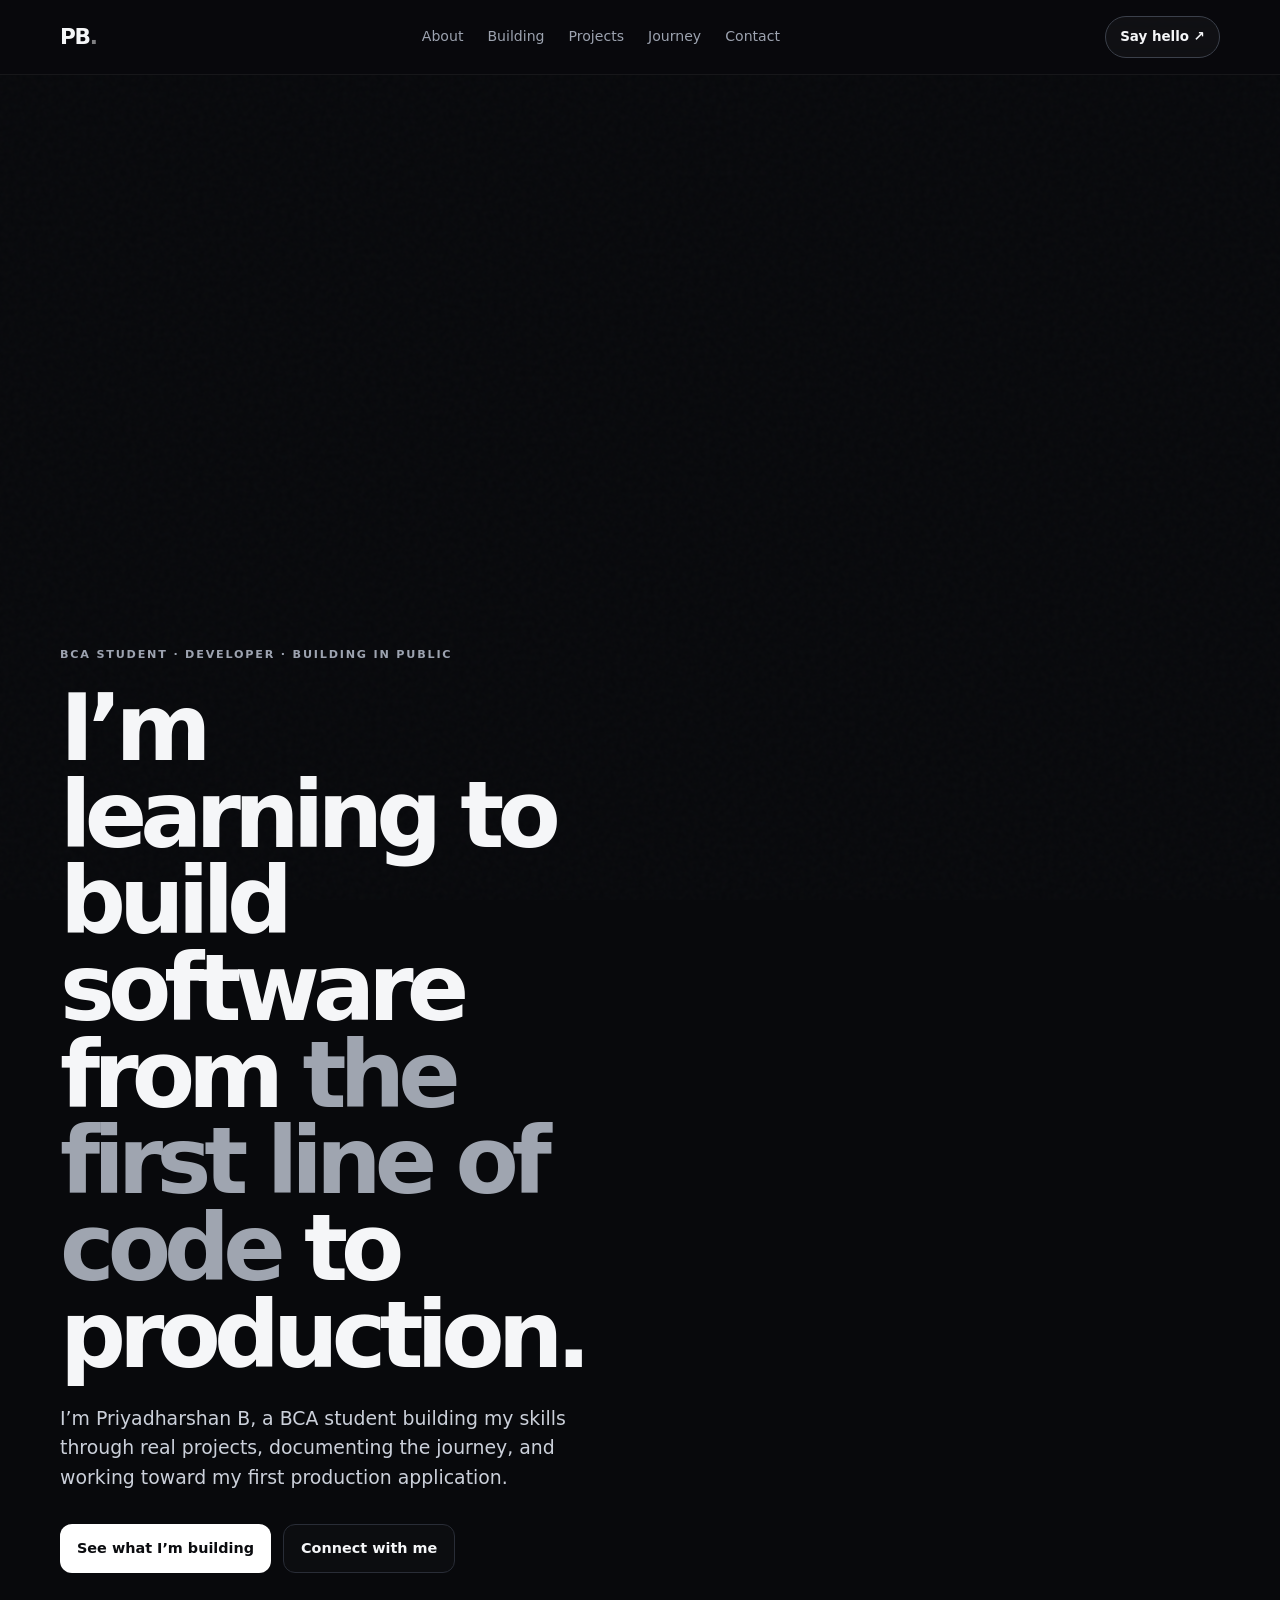
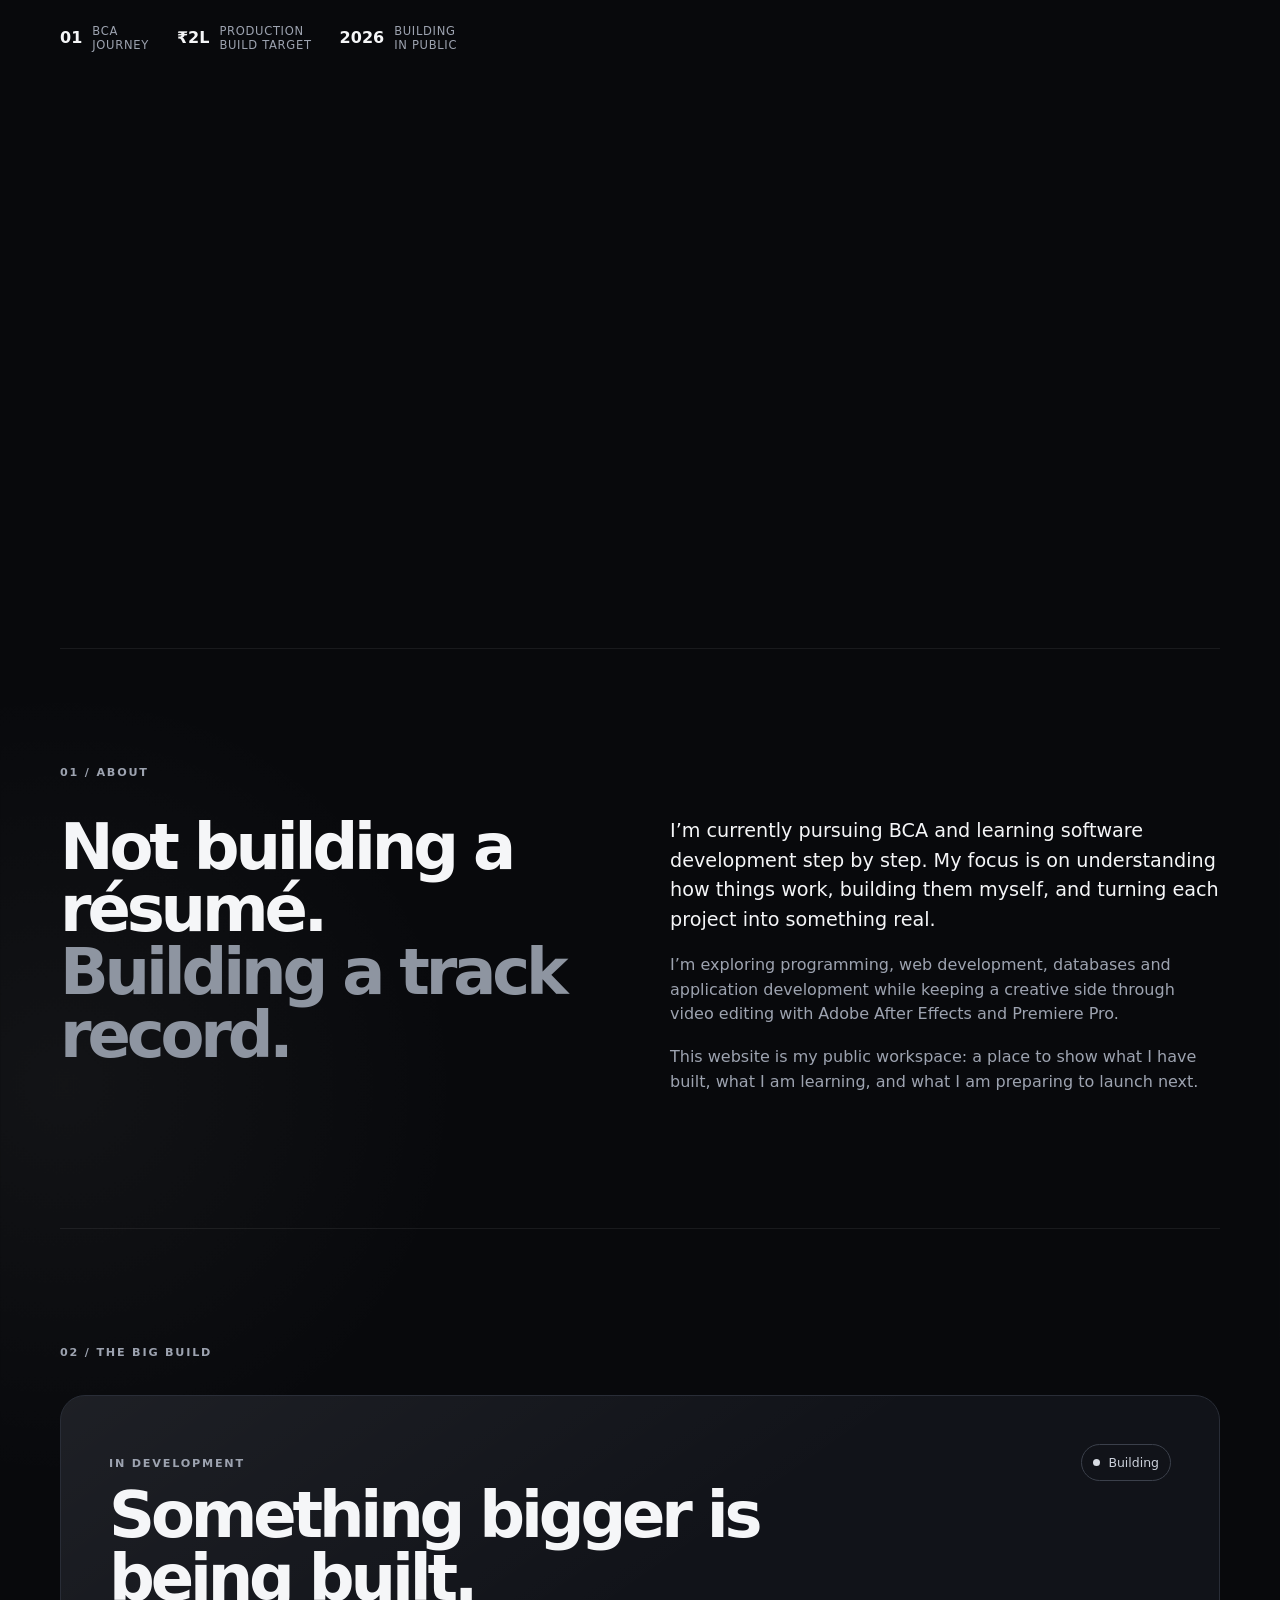
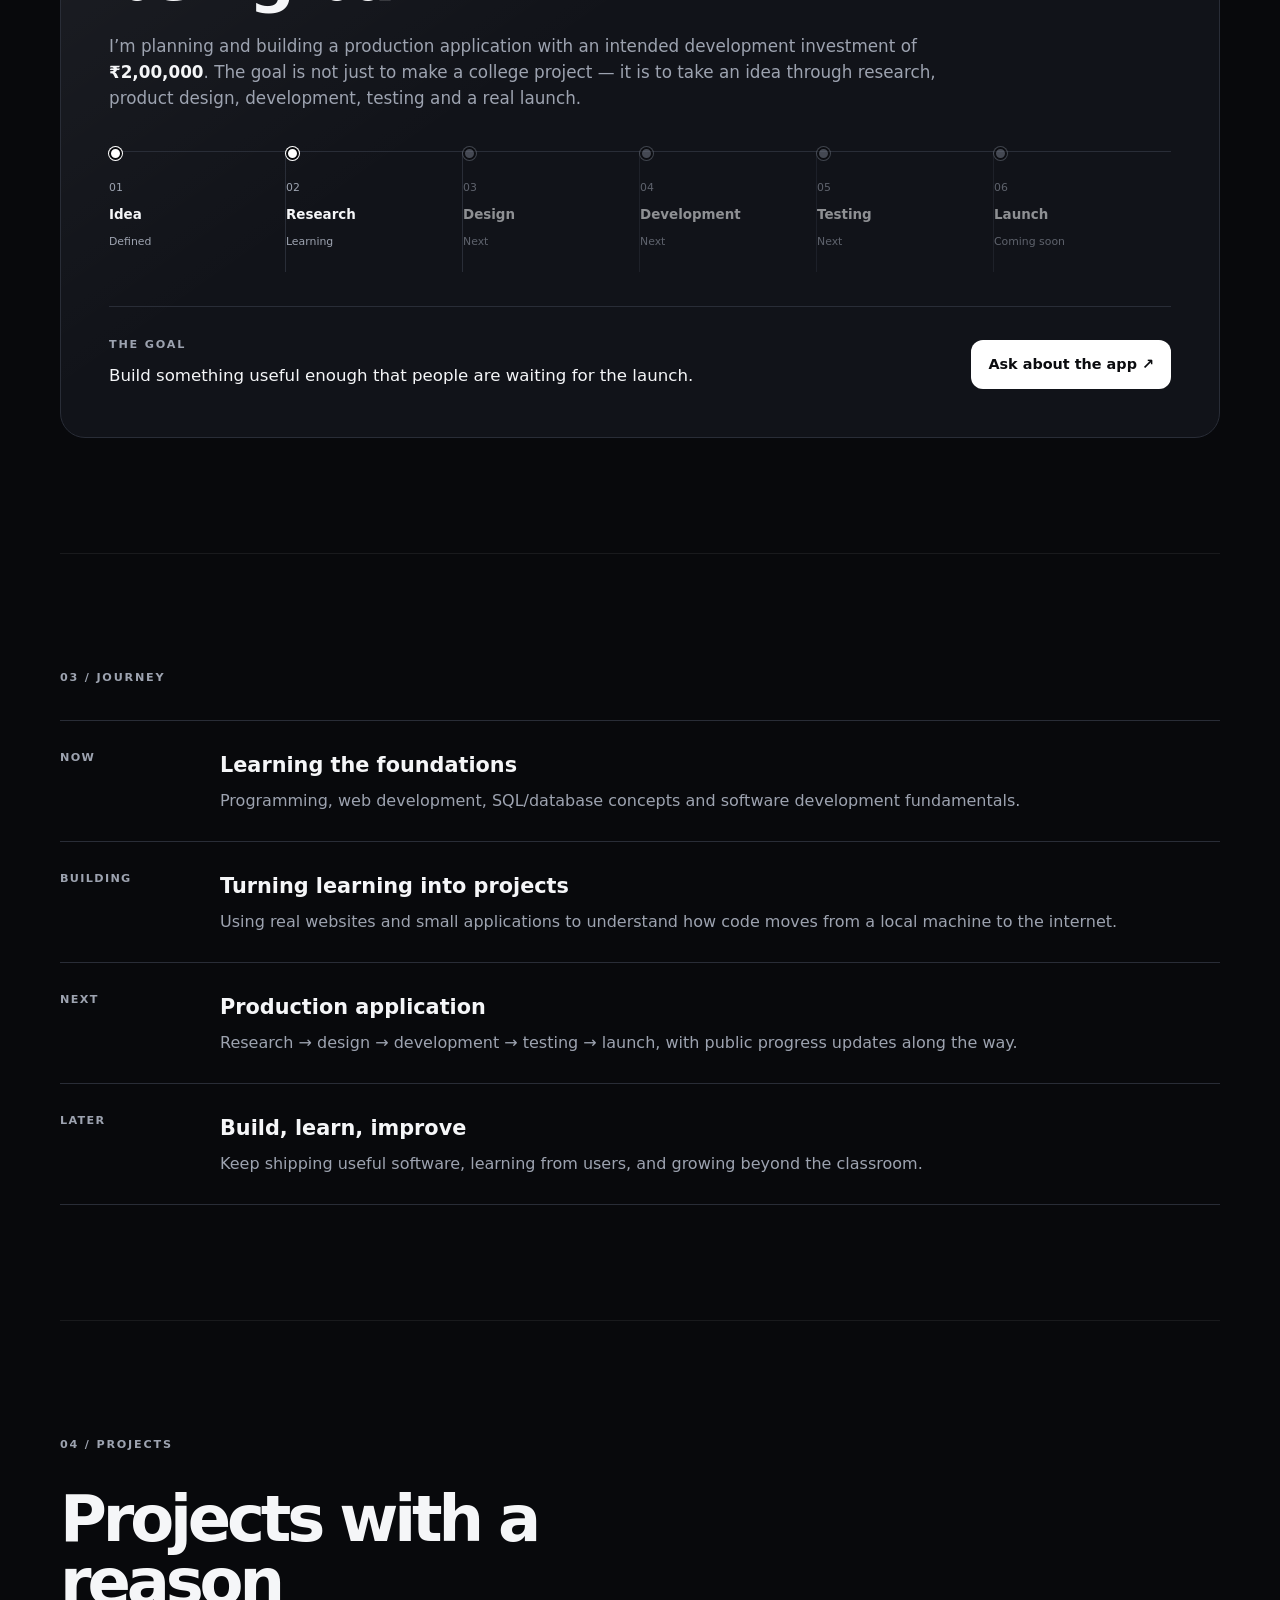
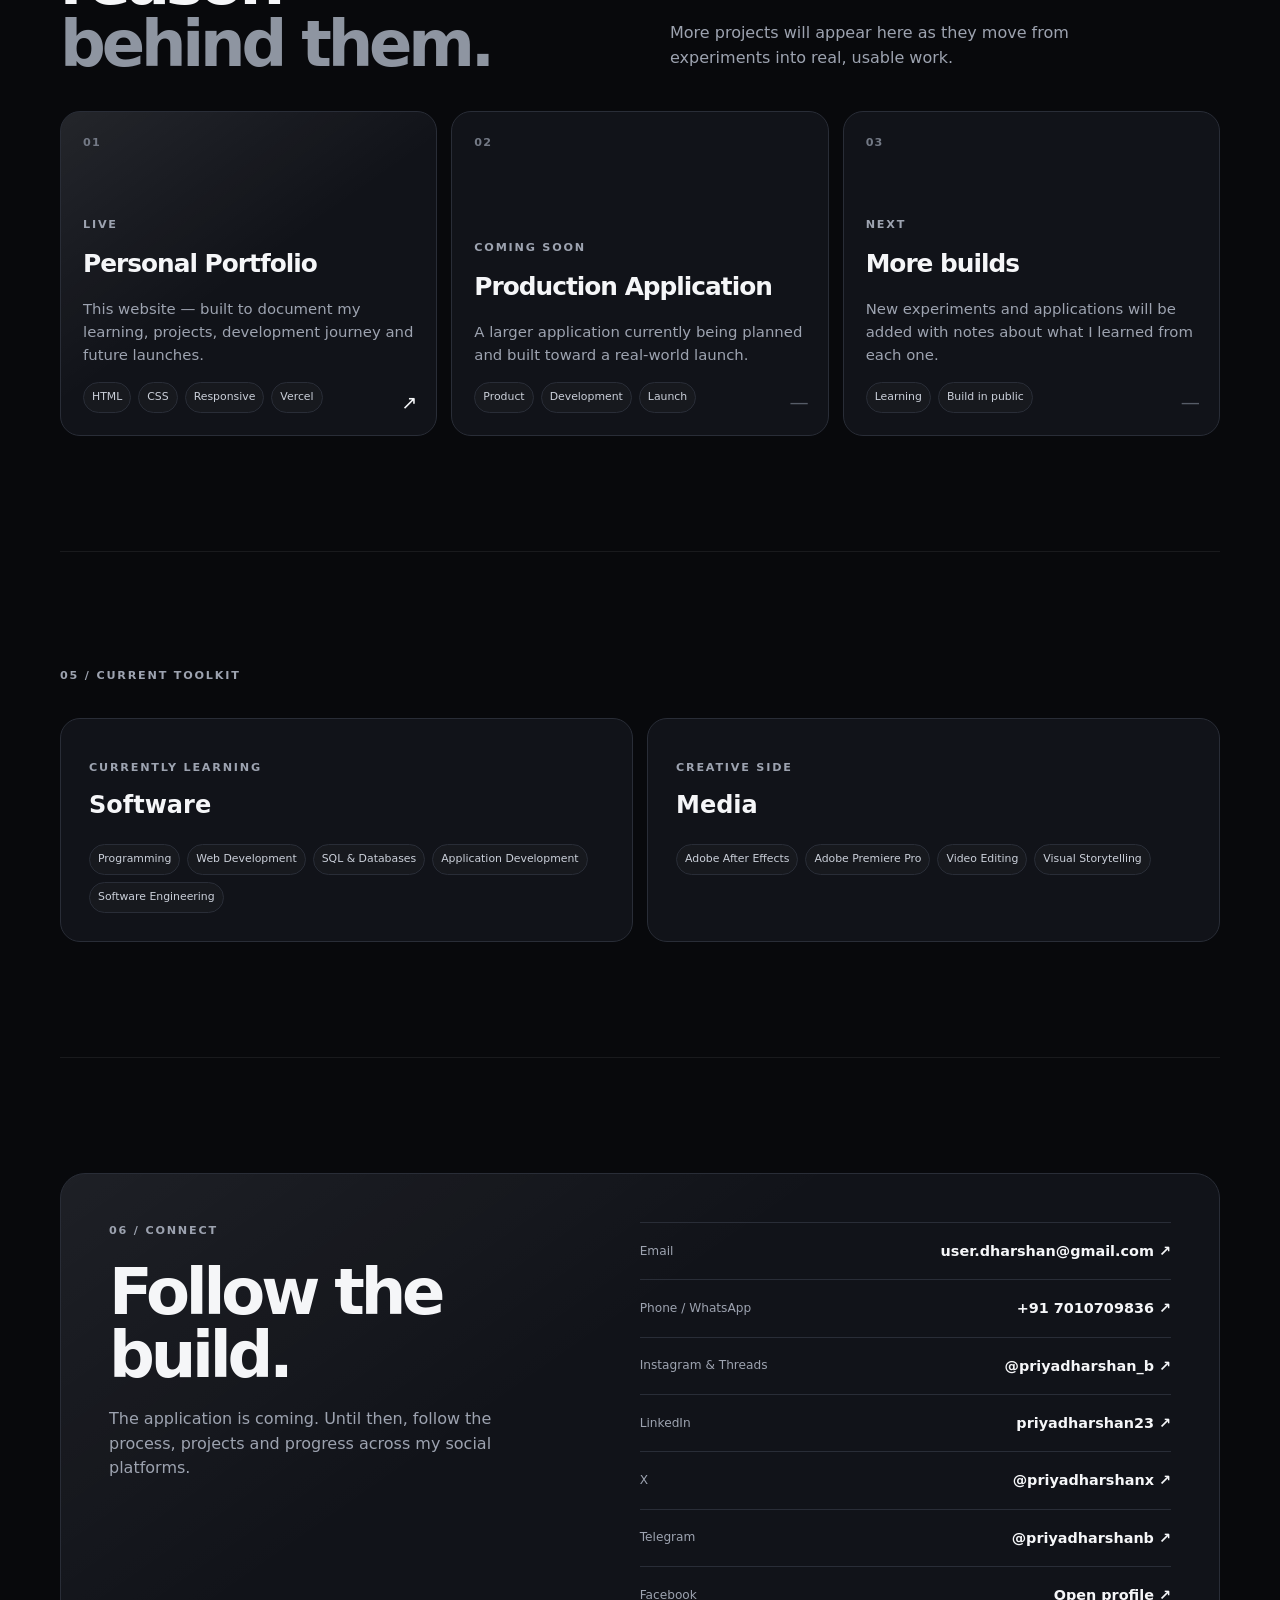
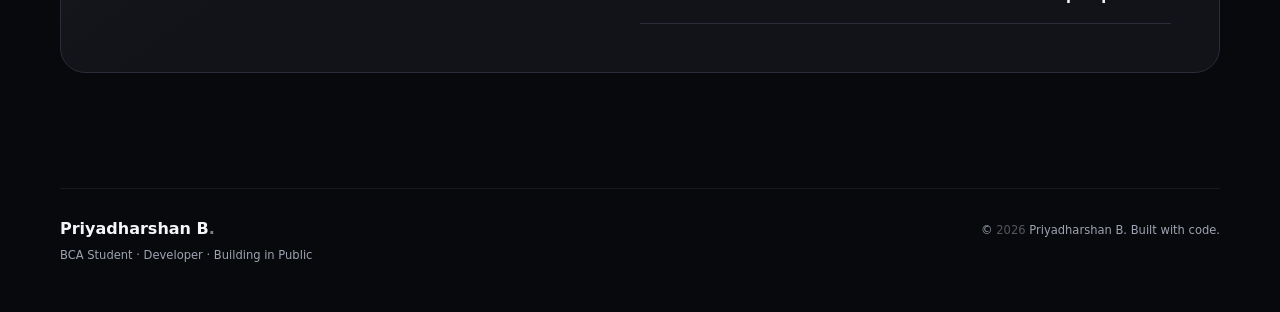
==== index.html @ ce5ee7e7 "Update index.html" ====
<!DOCTYPE html>
<html lang="en">
<head>
  <meta charset="UTF-8">
  <meta name="viewport" content="width=device-width, initial-scale=1.0">

  <title>Priyadharshan B — BCA Student, Developer & Future App Founder</title>

  <meta
    name="description"
    content="Priyadharshan B is a BCA student and developer building software projects, learning application development, and preparing to launch a production application."
  >

  <meta name="author" content="Priyadharshan B">
  <meta name="robots" content="index, follow">

  <link rel="canonical" href="https://priyadharshanb.com/">

  <!-- Open Graph -->
  <meta property="og:type" content="website">
  <meta property="og:url" content="https://priyadharshanb.com/">
  <meta property="og:title" content="Priyadharshan B — Developer & Future App Founder">
  <meta
    property="og:description"
    content="BCA student building in public and working toward a production application launch."
  >
  <meta property="og:site_name" content="Priyadharshan B">

  <!-- Twitter -->
  <meta name="twitter:card" content="summary_large_image">
  <meta
    name="twitter:title"
    content="Priyadharshan B — Developer & Future App Founder"
  >
  <meta
    name="twitter:description"
    content="BCA student building software, documenting the journey, and preparing a production application."
  >

  <!-- CSS -->
  <link rel="stylesheet" href="style.css">

  <!-- Person Structured Data -->
  <script type="application/ld+json">
  {
    "@context": "https://schema.org",
    "@type": "Person",
    "name": "Priyadharshan B",
    "url": "https://priyadharshanb.com/",
    "jobTitle": "BCA Student & Developer",
    "description": "BCA student learning software development and building toward a production application launch.",
    "email": "mailto:user.dharshan@gmail.com",
    "telephone": "+91 7010709836",
    "sameAs": [
      "https://www.instagram.com/priyadharshan_b/",
      "https://www.linkedin.com/in/priyadharshan23",
      "https://x.com/priyadharshanx",
      "https://t.me/priyadharshanb",
      "https://www.facebook.com/share/1Fh3NsUcLV/"
    ]
  }
  </script>
</head>

<body>

  <div class="site-noise" aria-hidden="true"></div>

  <!-- Navigation -->
  <header class="nav-wrap">
    <nav class="nav shell" aria-label="Primary navigation">

      <a href="#top" class="logo">
        PB<span>.</span>
      </a>

      <div class="nav-links">
        <a href="#about">About</a>
        <a href="#build">Building</a>
        <a href="#projects">Projects</a>
        <a href="#journey">Journey</a>
        <a href="#contact">Contact</a>
      </div>

      <a
        class="nav-cta"
        href="mailto:user.dharshan@gmail.com?subject=Hello%20Priyadharshan"
      >
        Say hello ↗
      </a>

    </nav>
  </header>


  <main id="top">

    <!-- HERO -->
    <section class="hero shell">

      <div class="hero-copy">

        <p class="eyebrow">
          BCA STUDENT · DEVELOPER · BUILDING IN PUBLIC
        </p>

        <h1>
          I’m learning to build software from
          <span>the first line of code</span>
          to production.
        </h1>

        <p class="hero-text">
          I’m Priyadharshan B, a BCA student building my skills through real
          projects, documenting the journey, and working toward my first
          production application.
        </p>

        <div class="hero-actions">

          <a class="button button-solid" href="#build">
            See what I’m building
          </a>

          <a class="button button-ghost" href="#contact">
            Connect with me
          </a>

        </div>

        <div class="hero-proof">

          <div>
            <strong>01</strong>
            <span>BCA<br>journey</span>
          </div>

          <div>
            <strong>₹2L</strong>
            <span>production<br>build target</span>
          </div>

          <div>
            <strong>2026</strong>
            <span>building<br>in public</span>
          </div>

        </div>

      </div>


      <!-- PROFILE PHOTO -->
      <div class="portrait-card">

        <div class="portrait-frame">

          <img
            src="profile.JPG"
            alt="Priyadharshan B"
            class="profile-photo"
          >

          <div class="portrait-tag">
            PRIYADHARSHAN B
          </div>

        </div>

      </div>

    </section>


    <!-- ABOUT -->
    <section class="section shell" id="about">

      <div class="section-kicker">
        01 / ABOUT
      </div>

      <div class="section-grid">

        <div>
          <h2>
            Not building a résumé.<br>
            <span>Building a track record.</span>
          </h2>
        </div>

        <div>

          <p class="lead">
            I’m currently pursuing BCA and learning software development step
            by step. My focus is on understanding how things work, building
            them myself, and turning each project into something real.
          </p>

          <p>
            I’m exploring programming, web development, databases and
            application development while keeping a creative side through
            video editing with Adobe After Effects and Premiere Pro.
          </p>

          <p>
            This website is my public workspace: a place to show what I have
            built, what I am learning, and what I am preparing to launch next.
          </p>

        </div>

      </div>

    </section>


    <!-- BIG BUILD -->
    <section class="section shell feature-section" id="build">

      <div class="section-kicker">
        02 / THE BIG BUILD
      </div>

      <div class="launch-card">

        <div class="launch-top">

          <div>

            <p class="mini-label">
              IN DEVELOPMENT
            </p>

            <h2>
              Something bigger is being built.
            </h2>

          </div>

          <div class="status-pill">
            <span></span>
            Building
          </div>

        </div>


        <p class="launch-copy">
          I’m planning and building a production application with an intended
          development investment of <strong>₹2,00,000</strong>. The goal is not
          just to make a college project — it is to take an idea through
          research, product design, development, testing and a real launch.
        </p>


        <div class="roadmap">

          <div class="step done">
            <span>01</span>
            <strong>Idea</strong>
            <small>Defined</small>
          </div>

          <div class="step current">
            <span>02</span>
            <strong>Research</strong>
            <small>Learning</small>
          </div>

          <div class="step">
            <span>03</span>
            <strong>Design</strong>
            <small>Next</small>
          </div>

          <div class="step">
            <span>04</span>
            <strong>Development</strong>
            <small>Next</small>
          </div>

          <div class="step">
            <span>05</span>
            <strong>Testing</strong>
            <small>Next</small>
          </div>

          <div class="step">
            <span>06</span>
            <strong>Launch</strong>
            <small>Coming soon</small>
          </div>

        </div>


        <div class="launch-bottom">

          <div>

            <span class="mini-label">
              THE GOAL
            </span>

            <p>
              Build something useful enough that people are waiting for the
              launch.
            </p>

          </div>

          <a
            class="button button-solid"
            href="mailto:user.dharshan@gmail.com?subject=I%20want%20to%20know%20about%20your%20upcoming%20application&body=Hi%20Priyadharshan%2C%0A%0AI%20would%20like%20to%20know%20more%20about%20your%20upcoming%20application."
          >
            Ask about the app ↗
          </a>

        </div>

      </div>

    </section>


    <!-- JOURNEY -->
    <section class="section shell" id="journey">

      <div class="section-kicker">
        03 / JOURNEY
      </div>

      <div class="timeline">

        <article class="timeline-item">

          <span class="timeline-date">
            NOW
          </span>

          <div>
            <h3>
              Learning the foundations
            </h3>

            <p>
              Programming, web development, SQL/database concepts and
              software development fundamentals.
            </p>
          </div>

        </article>


        <article class="timeline-item">

          <span class="timeline-date">
            BUILDING
          </span>

          <div>

            <h3>
              Turning learning into projects
            </h3>

            <p>
              Using real websites and small applications to understand how
              code moves from a local machine to the internet.
            </p>

          </div>

        </article>


        <article class="timeline-item">

          <span class="timeline-date">
            NEXT
          </span>

          <div>

            <h3>
              Production application
            </h3>

            <p>
              Research → design → development → testing → launch, with public
              progress updates along the way.
            </p>

          </div>

        </article>


        <article class="timeline-item">

          <span class="timeline-date">
            LATER
          </span>

          <div>

            <h3>
              Build, learn, improve
            </h3>

            <p>
              Keep shipping useful software, learning from users, and growing
              beyond the classroom.
            </p>

          </div>

        </article>

      </div>

    </section>


    <!-- PROJECTS -->
    <section class="section shell" id="projects">

      <div class="section-kicker">
        04 / PROJECTS
      </div>

      <div class="projects-heading">

        <div>

          <h2>
            Projects with a reason<br>
            <span>behind them.</span>
          </h2>

        </div>

        <p>
          More projects will appear here as they move from experiments into
          real, usable work.
        </p>

      </div>


      <div class="project-grid">

        <!-- Project 1 -->
        <article class="project-card featured-project">

          <div class="project-number">
            01
          </div>

          <div class="project-content">

            <p class="mini-label">
              LIVE
            </p>

            <h3>
              Personal Portfolio
            </h3>

            <p>
              This website — built to document my learning, projects,
              development journey and future launches.
            </p>

            <div class="tags">
              <span>HTML</span>
              <span>CSS</span>
              <span>Responsive</span>
              <span>Vercel</span>
            </div>

          </div>

          <a
            href="#top"
            class="project-link"
            aria-label="View Personal Portfolio"
          >
            ↗
          </a>

        </article>


        <!-- Project 2 -->
        <article class="project-card">

          <div class="project-number">
            02
          </div>

          <div class="project-content">

            <p class="mini-label">
              COMING SOON
            </p>

            <h3>
              Production Application
            </h3>

            <p>
              A larger application currently being planned and built toward
              a real-world launch.
            </p>

            <div class="tags">
              <span>Product</span>
              <span>Development</span>
              <span>Launch</span>
            </div>

          </div>

          <span class="project-link muted-link">
            —
          </span>

        </article>


        <!-- Project 3 -->
        <article class="project-card">

          <div class="project-number">
            03
          </div>

          <div class="project-content">

            <p class="mini-label">
              NEXT
            </p>

            <h3>
              More builds
            </h3>

            <p>
              New experiments and applications will be added with notes
              about what I learned from each one.
            </p>

            <div class="tags">
              <span>Learning</span>
              <span>Build in public</span>
            </div>

          </div>

          <span class="project-link muted-link">
            —
          </span>

        </article>

      </div>

    </section>


    <!-- SKILLS -->
    <section class="section shell skills-section">

      <div class="section-kicker">
        05 / CURRENT TOOLKIT
      </div>

      <div class="skills-grid">

        <div class="skill-block">

          <p class="mini-label">
            CURRENTLY LEARNING
          </p>

          <h3>
            Software
          </h3>

          <div class="skill-list">
            <span>Programming</span>
            <span>Web Development</span>
            <span>SQL & Databases</span>
            <span>Application Development</span>
            <span>Software Engineering</span>
          </div>

        </div>


        <div class="skill-block">

          <p class="mini-label">
            CREATIVE SIDE
          </p>

          <h3>
            Media
          </h3>

          <div class="skill-list">
            <span>Adobe After Effects</span>
            <span>Adobe Premiere Pro</span>
            <span>Video Editing</span>
            <span>Visual Storytelling</span>
          </div>

        </div>

      </div>

    </section>


    <!-- CONTACT -->
    <section class="section shell social-section" id="contact">

      <div class="contact-card">

        <div>

          <p class="eyebrow">
            06 / CONNECT
          </p>

          <h2>
            Follow the build.
          </h2>

          <p>
            The application is coming. Until then, follow the process,
            projects and progress across my social platforms.
          </p>

        </div>


        <div class="contact-links">

          <a href="mailto:user.dharshan@gmail.com">
            <span>Email</span>
            <strong>
              user.dharshan@gmail.com ↗
            </strong>
          </a>

          <a href="tel:+917010709836">
            <span>Phone / WhatsApp</span>
            <strong>
              +91 7010709836 ↗
            </strong>
          </a>

          <a
            href="https://www.instagram.com/priyadharshan_b/"
            target="_blank"
            rel="noopener"
          >
            <span>Instagram & Threads</span>
            <strong>
              @priyadharshan_b ↗
            </strong>
          </a>

          <a
            href="https://www.linkedin.com/in/priyadharshan23"
            target="_blank"
            rel="noopener"
          >
            <span>LinkedIn</span>
            <strong>
              priyadharshan23 ↗
            </strong>
          </a>

          <a
            href="https://x.com/priyadharshanx"
            target="_blank"
            rel="noopener"
          >
            <span>X</span>
            <strong>
              @priyadharshanx ↗
            </strong>
          </a>

          <a
            href="https://t.me/priyadharshanb"
            target="_blank"
            rel="noopener"
          >
            <span>Telegram</span>
            <strong>
              @priyadharshanb ↗
            </strong>
          </a>

          <a
            href="https://www.facebook.com/share/1Fh3NsUcLV/"
            target="_blank"
            rel="noopener"
          >
            <span>Facebook</span>
            <strong>
              Open profile ↗
            </strong>
          </a>

        </div>

      </div>

    </section>

  </main>


  <!-- FOOTER -->
  <footer class="footer shell">

    <div>

      <strong>
        Priyadharshan B<span>.</span>
      </strong>

      <br>

      <small>
        BCA Student · Developer · Building in Public
      </small>

    </div>

    <div>

      <small>
        © <span id="year"></span> Priyadharshan B. Built with code.
      </small>

    </div>

  </footer>


  <!-- YEAR -->
  <script>
    document.getElementById("year").textContent =
      new Date().getFullYear();
  </script>

</body>
</html>
---- style.css ----
* {
  box-sizing: border-box;
}

:root {
  --bg: #08090c;
  --panel: #111319;
  --panel-2: #171922;
  --text: #f5f6f8;
  --muted: #9da3b0;
  --soft: #cbd0da;
  --line: #292d37;
  --bright-line: #3b404b;
  --accent: #ffffff;
  --accent-dark: #0b0c0f;
  --max: 1160px;
}

html {
  scroll-behavior: smooth;
}

body {
  margin: 0;
  color: var(--text);
  background:
    radial-gradient(circle at 75% -10%, rgba(255,255,255,.10), transparent 30rem),
    radial-gradient(circle at 5% 40%, rgba(255,255,255,.045), transparent 25rem),
    var(--bg);
  font-family: Inter, ui-sans-serif, system-ui, -apple-system, BlinkMacSystemFont, "Segoe UI", sans-serif;
  line-height: 1.55;
  overflow-x: hidden;
}

a {
  color: inherit;
}

::selection {
  background: var(--accent);
  color: var(--accent-dark);
}

.site-noise {
  position: fixed;
  inset: 0;
  pointer-events: none;
  opacity: .035;
  z-index: -1;
  background-image: url("data:image/svg+xml,%3Csvg viewBox='0 0 180 180' xmlns='http://www.w3.org/2000/svg'%3E%3Cfilter id='n'%3E%3CfeTurbulence type='fractalNoise' baseFrequency='.9' numOctaves='2' stitchTiles='stitch'/%3E%3C/filter%3E%3Crect width='100%25' height='100%25' filter='url(%23n)' opacity='.7'/%3E%3C/svg%3E");
}

.shell {
  width: min(var(--max), calc(100% - 40px));
  margin-inline: auto;
}

.nav-wrap {
  position: sticky;
  top: 0;
  z-index: 50;
  backdrop-filter: blur(18px);
  background: rgba(8,9,12,.75);
  border-bottom: 1px solid rgba(255,255,255,.06);
}

.nav {
  min-height: 74px;
  display: flex;
  align-items: center;
  justify-content: space-between;
  gap: 22px;
}

.logo {
  font-size: 1.35rem;
  font-weight: 900;
  letter-spacing: -.06em;
  text-decoration: none;
}

.logo span,
.footer span {
  opacity: .5;
}

.nav-links {
  display: flex;
  gap: 24px;
  align-items: center;
}

.nav-links a,
.back-link {
  color: var(--muted);
  text-decoration: none;
  font-size: .88rem;
}

.nav-links a:hover {
  color: var(--text);
}

.nav-cta {
  border: 1px solid var(--bright-line);
  padding: 10px 14px;
  border-radius: 999px;
  text-decoration: none;
  font-size: .84rem;
  font-weight: 700;
  background: rgba(255,255,255,.03);
}

.hero {
  min-height: calc(100vh - 74px);
  display: grid;
  grid-template-columns: 1.15fr .85fr;
  align-items: center;
  gap: 70px;
  padding-top: 65px;
  padding-bottom: 90px;
}

.eyebrow,
.section-kicker,
.mini-label {
  font-size: .7rem;
  font-weight: 900;
  letter-spacing: .16em;
  color: var(--muted);
}

.eyebrow {
  margin: 0 0 22px;
}

.hero h1 {
  margin: 0;
  max-width: 780px;
  font-size: clamp(3.2rem, 7.2vw, 6.8rem);
  letter-spacing: -.075em;
  line-height: .94;
}

.hero h1 span {
  color: #9fa5b0;
}

.hero-text {
  max-width: 680px;
  color: var(--soft);
  font-size: clamp(1rem, 1.5vw, 1.18rem);
  margin: 26px 0 0;
}

.hero-actions {
  display: flex;
  flex-wrap: wrap;
  gap: 12px;
  margin-top: 32px;
}

.button {
  display: inline-flex;
  align-items: center;
  justify-content: center;
  min-height: 49px;
  padding: 12px 17px;
  border-radius: 12px;
  font-weight: 800;
  font-size: .9rem;
  text-decoration: none;
  transition: transform .18s ease, background .18s ease, border-color .18s ease;
}

.button:hover {
  transform: translateY(-2px);
}

.button-solid {
  color: var(--accent-dark);
  background: var(--accent);
}

.button-ghost {
  color: var(--text);
  border: 1px solid var(--line);
  background: rgba(255,255,255,.02);
}

.hero-proof {
  display: flex;
  flex-wrap: wrap;
  gap: 28px;
  margin-top: 52px;
}

.hero-proof div {
  display: flex;
  align-items: center;
  gap: 10px;
}

.hero-proof strong {
  font-size: 1rem;
}

.hero-proof span {
  color: var(--muted);
  font-size: .72rem;
  line-height: 1.2;
  text-transform: uppercase;
  letter-spacing: .06em;
}

.portrait-card {
  display: flex;
  justify-content: flex-end;
}

.portrait-frame {
  width: min(430px, 100%);
  aspect-ratio: 4 / 5;
  border: 1px solid var(--line);
  border-radius: 28px;
  padding: 12px;
  background: linear-gradient(145deg, rgba(255,255,255,.10), rgba(255,255,255,.02));
  box-shadow: 0 30px 100px rgba(0,0,0,.4);
}

.portrait-placeholder {
  position: relative;
  height: 100%;
  border-radius: 20px;
  border: 1px dashed #454a56;
  display: grid;
  place-content: center;
  text-align: center;
  background:
    linear-gradient(135deg, rgba(255,255,255,.04), transparent 55%),
    #111319;
}

.portrait-icon {
  width: 88px;
  height: 88px;
  border-radius: 50%;
  margin: 0 auto 14px;
  display: grid;
  place-items: center;
  border: 1px solid #474c57;
  font-size: 1.45rem;
  font-weight: 900;
  letter-spacing: -.06em;
}

.portrait-placeholder p {
  margin: 0;
  font-weight: 800;
}

.portrait-placeholder small {
  color: var(--muted);
  margin-top: 7px;
}

code {
  font-family: ui-monospace, SFMono-Regular, Menlo, Monaco, Consolas, monospace;
}

.portrait-tag {
  margin-top: -46px;
  position: relative;
  width: max-content;
  margin-left: 19px;
  padding: 7px 10px;
  background: var(--accent);
  color: var(--accent-dark);
  font-size: .67rem;
  font-weight: 900;
  letter-spacing: .12em;
  border-radius: 7px;
}

.section {
  padding: 115px 0;
  border-top: 1px solid rgba(255,255,255,.07);
}

.section-kicker {
  margin-bottom: 34px;
}

.section-grid,
.projects-heading {
  display: grid;
  grid-template-columns: 1fr 1fr;
  gap: 60px;
}

h2 {
  margin: 0;
  font-size: clamp(2.4rem, 5vw, 4.8rem);
  line-height: .98;
  letter-spacing: -.065em;
}

h2 span {
  color: #8e95a1;
}

.section-grid .lead {
  color: var(--text);
  font-size: 1.2rem;
}

.section-grid p,
.projects-heading p,
.launch-copy {
  color: var(--muted);
}

.section-grid p {
  margin: 0 0 18px;
}

.launch-card,
.contact-card {
  border: 1px solid var(--line);
  border-radius: 25px;
  background:
    linear-gradient(145deg, rgba(255,255,255,.055), transparent 42%),
    var(--panel);
  padding: clamp(24px, 5vw, 48px);
}

.launch-top {
  display: flex;
  align-items: flex-start;
  justify-content: space-between;
  gap: 30px;
}

.launch-top h2 {
  max-width: 700px;
  margin-top: 8px;
}

.status-pill {
  flex: 0 0 auto;
  padding: 8px 11px;
  border-radius: 999px;
  border: 1px solid var(--bright-line);
  color: var(--soft);
  font-size: .78rem;
  display: flex;
  gap: 8px;
  align-items: center;
}

.status-pill span {
  width: 7px;
  height: 7px;
  border-radius: 50%;
  background: #d8dce3;
}

.launch-copy {
  max-width: 850px;
  font-size: 1.05rem;
  margin: 24px 0 0;
}

.launch-copy strong {
  color: var(--text);
}

.roadmap {
  margin-top: 40px;
  display: grid;
  grid-template-columns: repeat(6, minmax(90px, 1fr));
  border-top: 1px solid var(--line);
}

.step {
  position: relative;
  padding: 22px 12px 8px 0;
  border-right: 1px solid var(--line);
  min-height: 120px;
  opacity: .55;
}

.step:last-child {
  border-right: 0;
}

.step::before {
  content: "";
  position: absolute;
  top: -5px;
  left: 0;
  width: 9px;
  height: 9px;
  border: 2px solid var(--bg);
  background: #6f7582;
  border-radius: 50%;
  box-shadow: 0 0 0 1px #666c77;
}

.step.done,
.step.current {
  opacity: 1;
}

.step.done::before,
.step.current::before {
  background: var(--accent);
  box-shadow: 0 0 0 1px var(--accent);
}

.step span,
.step small {
  color: var(--muted);
  font-size: .68rem;
}

.step strong {
  display: block;
  margin: 6px 0 2px;
  font-size: .84rem;
}

.launch-bottom {
  margin-top: 34px;
  padding-top: 24px;
  border-top: 1px solid var(--line);
  display: flex;
  justify-content: space-between;
  align-items: flex-end;
  gap: 30px;
}

.launch-bottom p {
  margin: 7px 0 0;
  max-width: 650px;
  font-size: 1.04rem;
}

.timeline {
  display: grid;
  gap: 0;
}

.timeline-item {
  display: grid;
  grid-template-columns: 130px 1fr;
  gap: 30px;
  padding: 28px 0;
  border-top: 1px solid var(--line);
}

.timeline-item:last-child {
  border-bottom: 1px solid var(--line);
}

.timeline-date {
  color: var(--muted);
  font-size: .7rem;
  letter-spacing: .12em;
  font-weight: 900;
}

.timeline-item h3 {
  font-size: 1.3rem;
  margin: 0 0 7px;
}

.timeline-item p {
  margin: 0;
  color: var(--muted);
}

.projects-heading {
  align-items: end;
  margin-bottom: 35px;
}

.projects-heading p {
  margin: 0 0 5px;
  max-width: 460px;
}

.project-grid {
  display: grid;
  grid-template-columns: repeat(3, 1fr);
  gap: 14px;
}

.project-card {
  position: relative;
  min-height: 325px;
  padding: 22px;
  border: 1px solid var(--line);
  border-radius: 20px;
  background: var(--panel);
  display: flex;
  flex-direction: column;
  justify-content: space-between;
}

.project-card:hover {
  border-color: var(--bright-line);
}

.featured-project {
  background:
    linear-gradient(145deg, rgba(255,255,255,.08), transparent 50%),
    var(--panel);
}

.project-number {
  color: #737985;
  font-size: .7rem;
  font-weight: 900;
  letter-spacing: .1em;
}

.project-content h3 {
  margin: 7px 0 10px;
  font-size: 1.55rem;
  letter-spacing: -.04em;
}

.project-content > p:not(.mini-label) {
  color: var(--muted);
  font-size: .93rem;
}

.tags,
.skill-list {
  display: flex;
  flex-wrap: wrap;
  gap: 7px;
}

.tags span,
.skill-list span {
  border: 1px solid var(--line);
  background: rgba(255,255,255,.025);
  padding: 6px 8px;
  border-radius: 999px;
  color: var(--soft);
  font-size: .68rem;
}

.project-link {
  position: absolute;
  right: 19px;
  bottom: 17px;
  text-decoration: none;
  font-size: 1.2rem;
}

.muted-link {
  color: #565c67;
}

.skills-grid {
  display: grid;
  grid-template-columns: 1fr 1fr;
  gap: 14px;
}

.skill-block {
  padding: 28px;
  border: 1px solid var(--line);
  border-radius: 20px;
  background: var(--panel);
}

.skill-block h3 {
  margin: 8px 0 20px;
  font-size: 1.5rem;
}

.contact-card {
  display: grid;
  grid-template-columns: .95fr 1.05fr;
  gap: 50px;
}

.contact-card h2 {
  margin-top: 8px;
}

.contact-card > div:first-child p:last-child {
  color: var(--muted);
  max-width: 420px;
  margin-top: 20px;
}

.contact-links {
  display: grid;
  gap: 0;
}

.contact-links a {
  display: flex;
  align-items: center;
  justify-content: space-between;
  gap: 20px;
  padding: 17px 0;
  border-bottom: 1px solid var(--line);
  text-decoration: none;
}

.contact-links a:first-child {
  border-top: 1px solid var(--line);
}

.contact-links span {
  color: var(--muted);
  font-size: .76rem;
}

.contact-links strong {
  font-size: .9rem;
  text-align: right;
}

.footer {
  padding: 28px 0 45px;
  color: var(--muted);
  display: flex;
  justify-content: space-between;
  gap: 30px;
  border-top: 1px solid rgba(255,255,255,.07);
}

.footer strong {
  color: var(--text);
}

.footer small {
  font-size: .72rem;
}

@media (max-width: 900px) {
  .nav-links {
    display: none;
  }

  .hero {
    grid-template-columns: 1fr;
    gap: 45px;
    min-height: auto;
    padding-top: 65px;
  }

  .portrait-card {
    justify-content: flex-start;
  }

  .portrait-frame {
    width: min(390px, 100%);
  }

  .section-grid,
  .projects-heading,
  .contact-card {
    grid-template-columns: 1fr;
    gap: 28px;
  }

  .project-grid {
    grid-template-columns: 1fr 1fr;
  }

  .roadmap {
    grid-template-columns: repeat(3, 1fr);
    gap: 0;
  }

  .step:nth-child(3) {
    border-right: 0;
  }

  .step:nth-child(n+4) {
    border-top: 1px solid var(--line);
  }
}

@media (max-width: 620px) {
  .shell {
    width: min(100% - 24px, var(--max));
  }

  .nav {
    min-height: 65px;
  }

  .nav-cta {
    padding: 9px 11px;
  }

  .hero {
    padding-top: 45px;
    padding-bottom: 65px;
  }

  .hero h1 {
    font-size: clamp(2.8rem, 15vw, 4.5rem);
  }

  .hero-proof {
    gap: 16px 22px;
    margin-top: 35px;
  }

  .section {
    padding: 80px 0;
  }

  .launch-top,
  .launch-bottom {
    display: block;
  }

  .status-pill {
    width: max-content;
    margin-top: 18px;
  }

  .launch-bottom .button {
    width: 100%;
    margin-top: 22px;
  }

  .roadmap {
    grid-template-columns: 1fr 1fr;
  }

  .step:nth-child(2),
  .step:nth-child(4) {
    border-right: 0;
  }

  .step:nth-child(n+3) {
    border-top: 1px solid var(--line);
  }

  .timeline-item {
    grid-template-columns: 1fr;
    gap: 8px;
  }

  .project-grid,
  .skills-grid {
    grid-template-columns: 1fr;
  }

  .project-card {
    min-height: 290px;
  }

  .contact-links a {
    align-items: flex-start;
    flex-direction: column;
    gap: 6px;
  }

  .contact-links strong {
    text-align: left;
    overflow-wrap: anywhere;
  }

  .footer {
    flex-direction: column;
  }
}
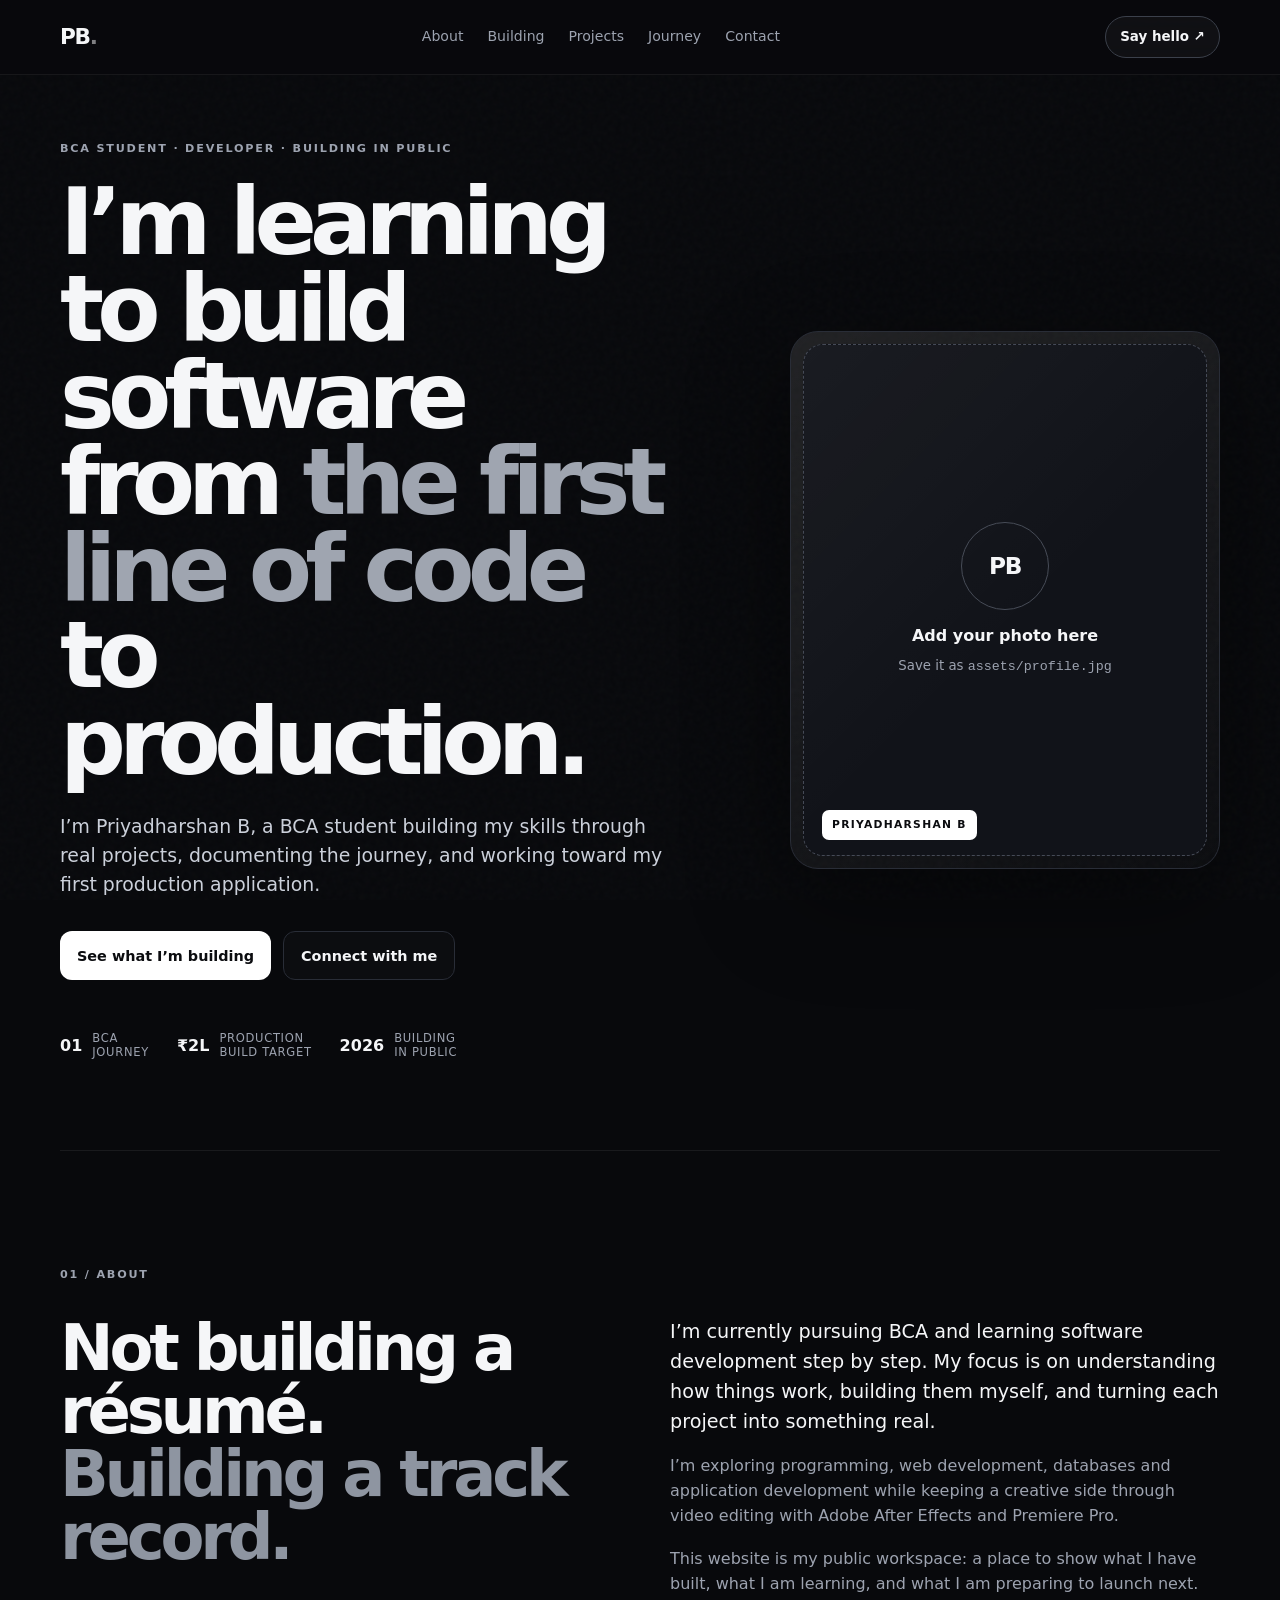
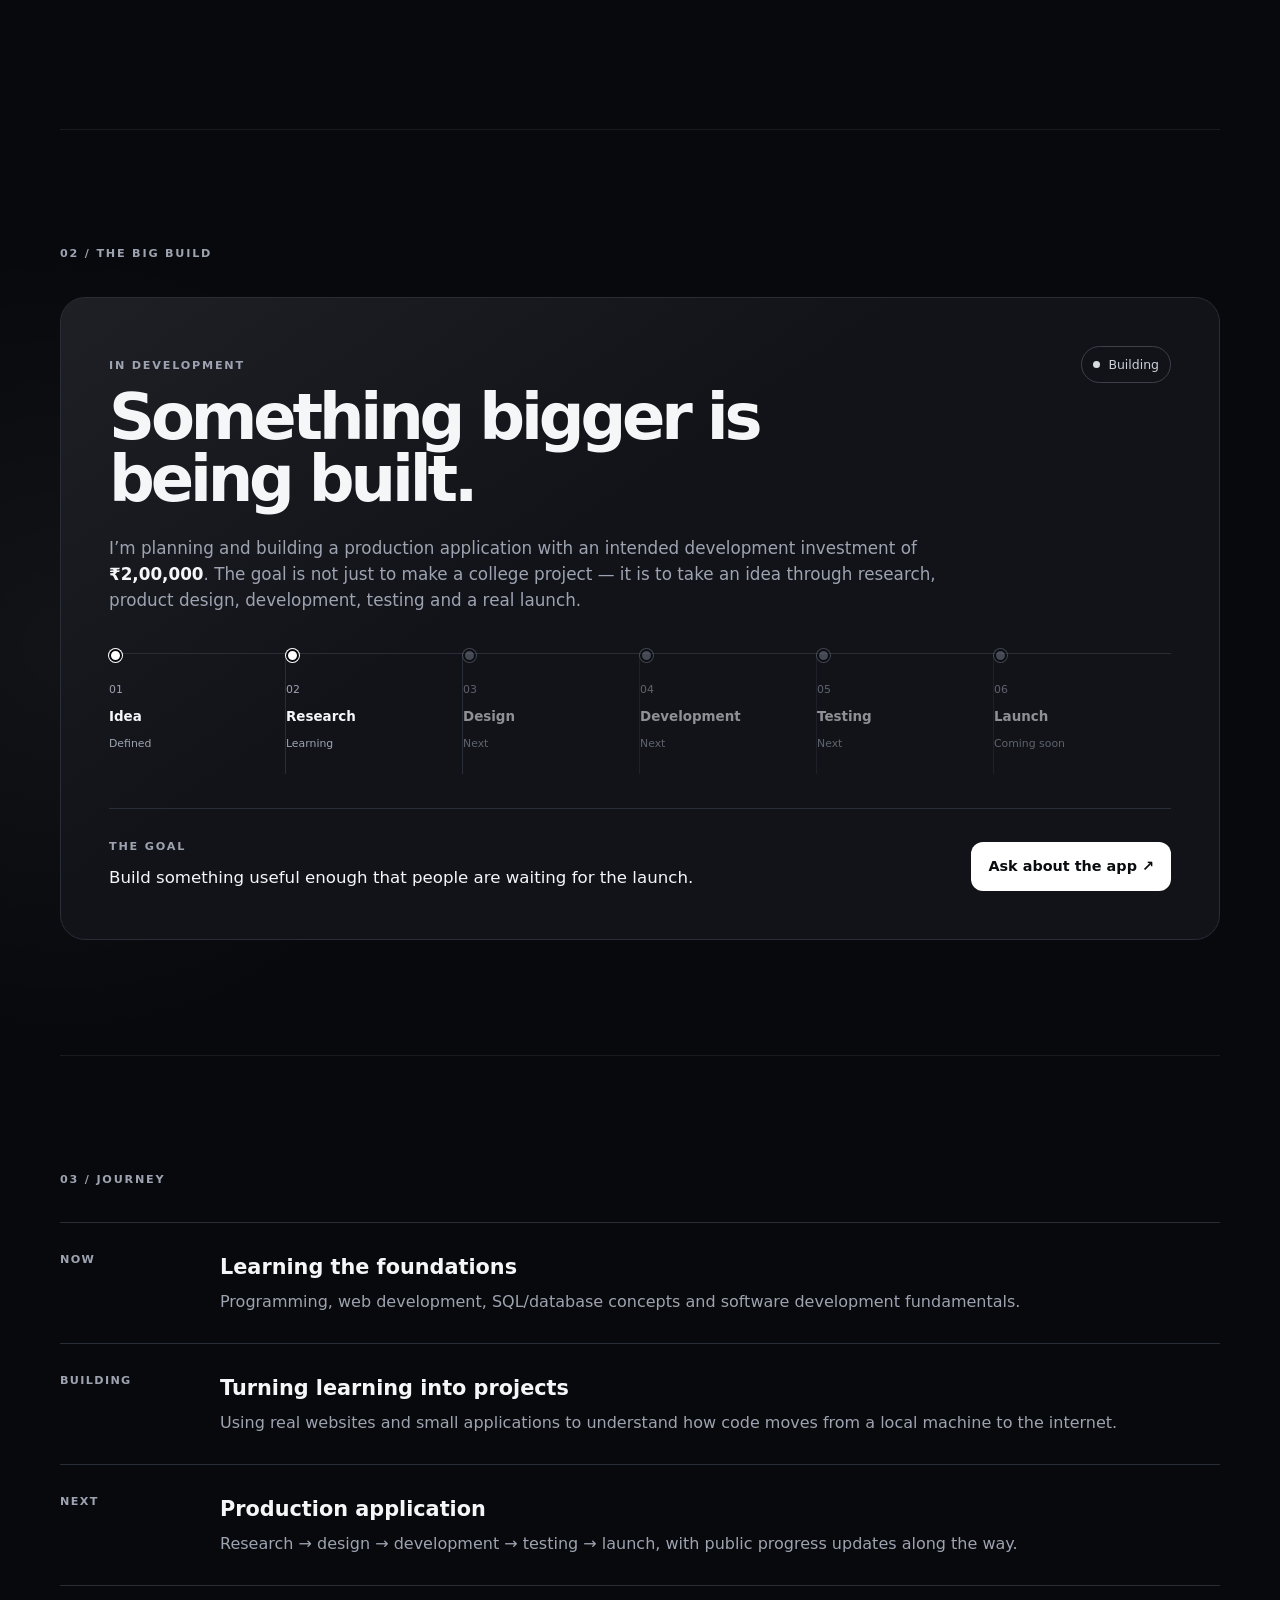
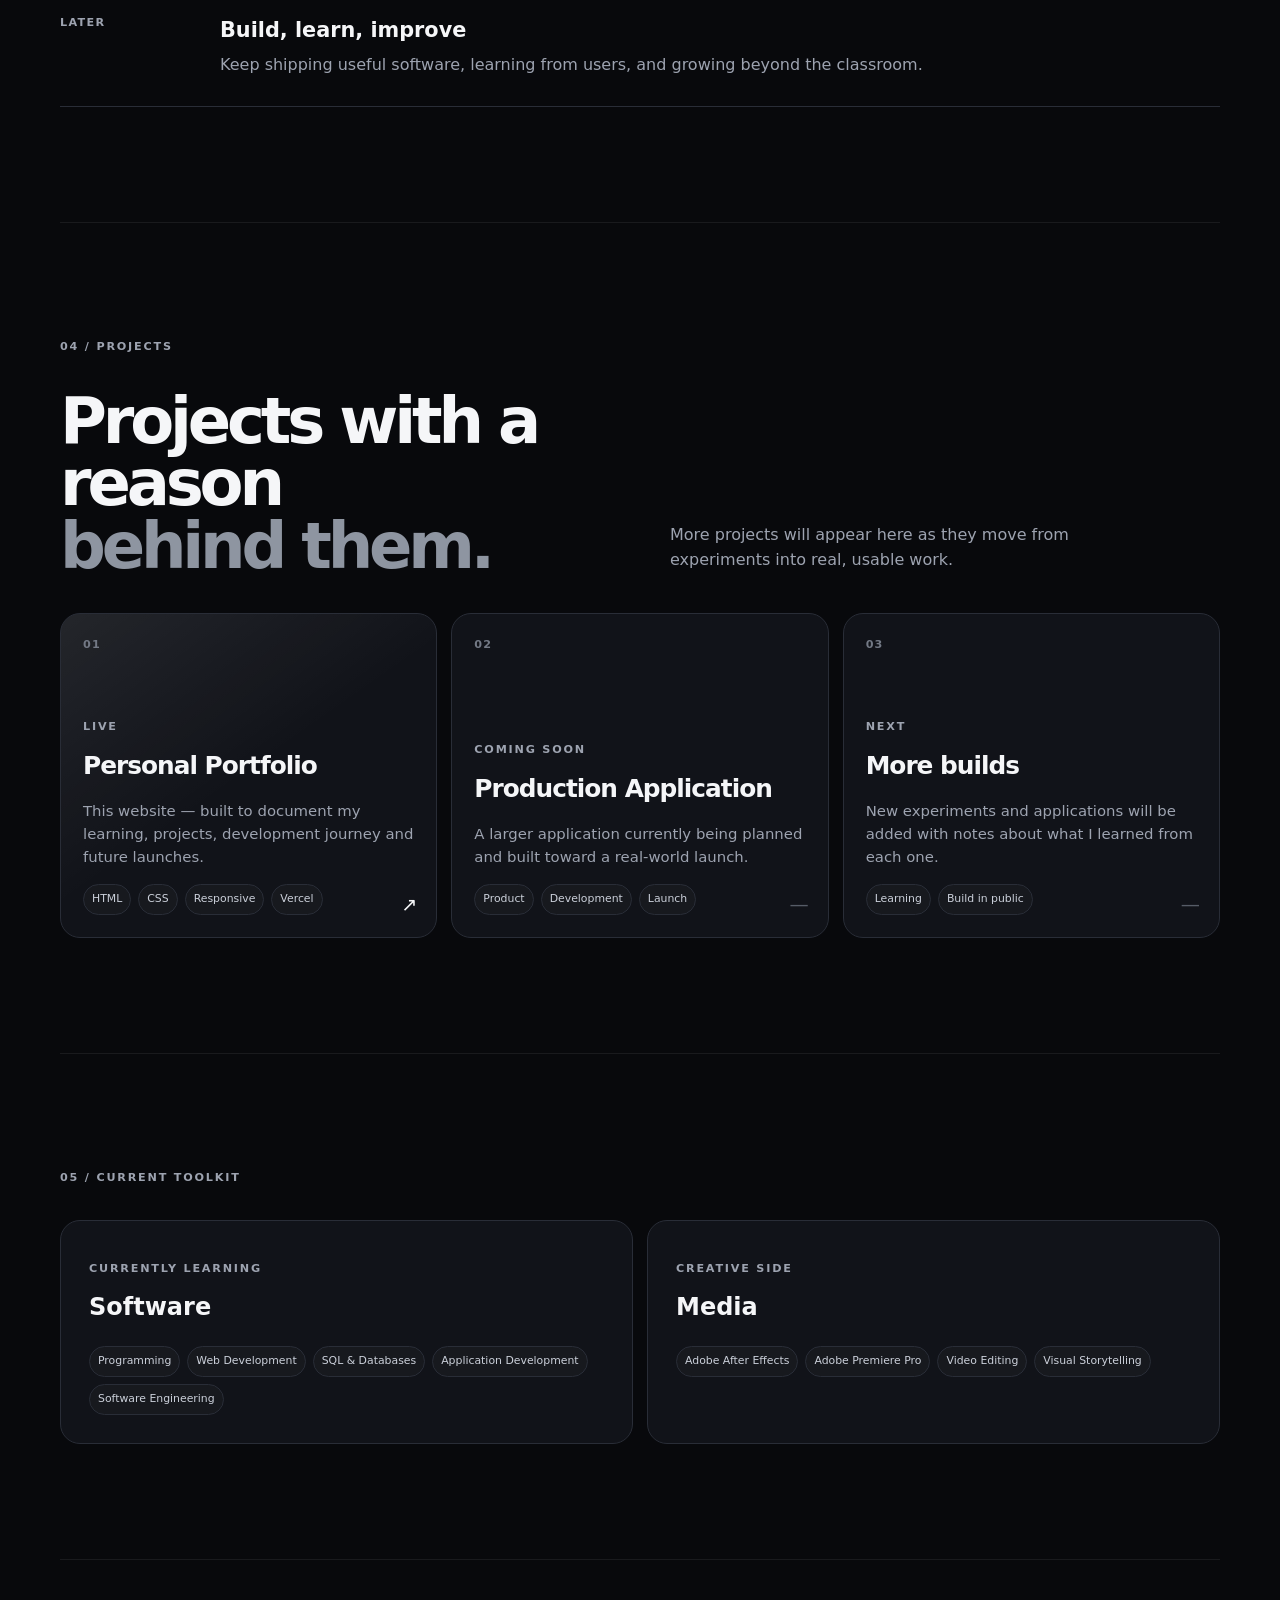
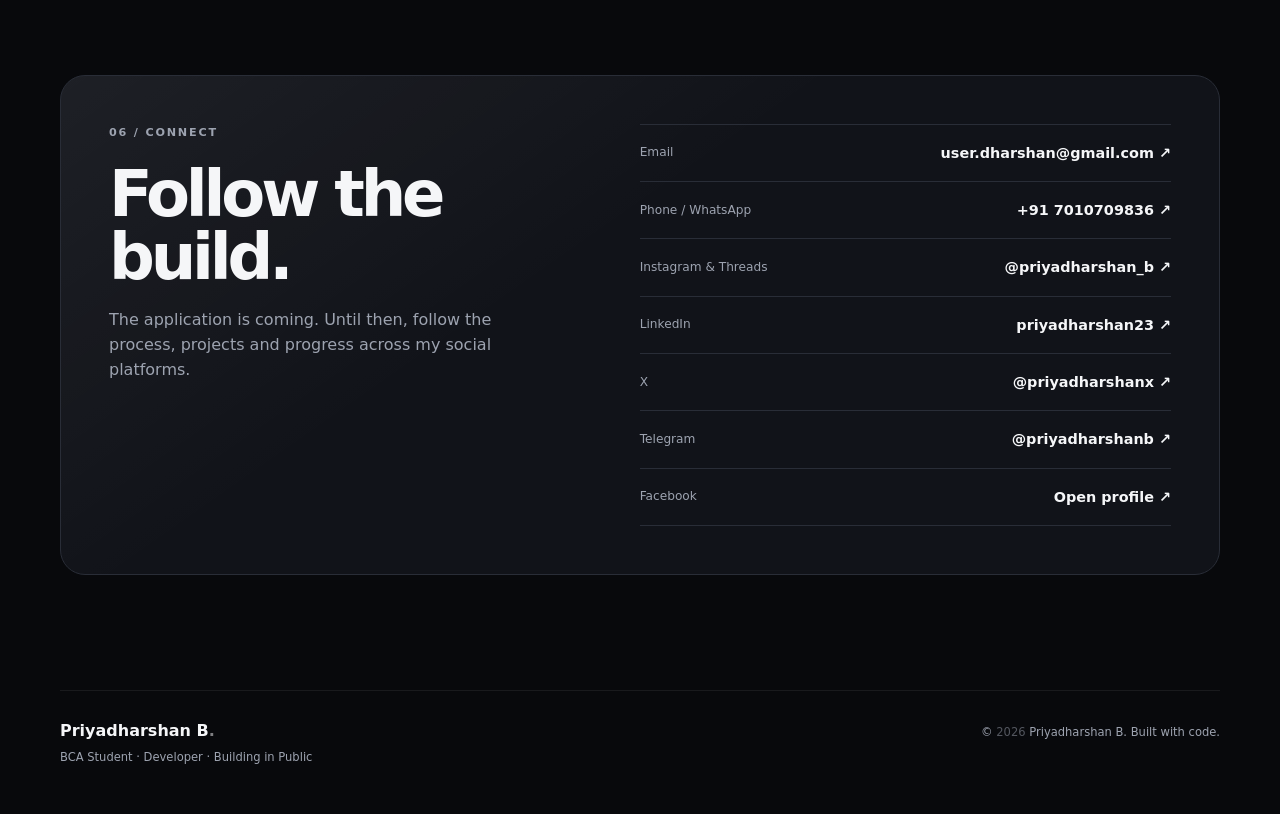
==== commit 6ecca4c4: "Add files via upload" ====
--- a/index.html
+++ b/index.html
@@ -3,44 +3,24 @@
 <head>
   <meta charset="UTF-8">
   <meta name="viewport" content="width=device-width, initial-scale=1.0">
-
   <title>Priyadharshan B — BCA Student, Developer & Future App Founder</title>
-
-  <meta
-    name="description"
-    content="Priyadharshan B is a BCA student and developer building software projects, learning application development, and preparing to launch a production application."
-  >
-
+  <meta name="description" content="Priyadharshan B is a BCA student and developer building software projects, learning application development, and preparing to launch a production application.">
   <meta name="author" content="Priyadharshan B">
   <meta name="robots" content="index, follow">
-
   <link rel="canonical" href="https://priyadharshanb.com/">
 
-  <!-- Open Graph -->
   <meta property="og:type" content="website">
   <meta property="og:url" content="https://priyadharshanb.com/">
   <meta property="og:title" content="Priyadharshan B — Developer & Future App Founder">
-  <meta
-    property="og:description"
-    content="BCA student building in public and working toward a production application launch."
-  >
+  <meta property="og:description" content="BCA student building in public and working toward a production application launch.">
   <meta property="og:site_name" content="Priyadharshan B">
 
-  <!-- Twitter -->
   <meta name="twitter:card" content="summary_large_image">
-  <meta
-    name="twitter:title"
-    content="Priyadharshan B — Developer & Future App Founder"
-  >
-  <meta
-    name="twitter:description"
-    content="BCA student building software, documenting the journey, and preparing a production application."
-  >
-
-  <!-- CSS -->
+  <meta name="twitter:title" content="Priyadharshan B — Developer & Future App Founder">
+  <meta name="twitter:description" content="BCA student building software, documenting the journey, and preparing a production application.">
+
   <link rel="stylesheet" href="style.css">
 
-  <!-- Person Structured Data -->
   <script type="application/ld+json">
   {
     "@context": "https://schema.org",
@@ -63,17 +43,11 @@
 </head>
 
 <body>
-
   <div class="site-noise" aria-hidden="true"></div>
 
-  <!-- Navigation -->
   <header class="nav-wrap">
     <nav class="nav shell" aria-label="Primary navigation">
-
-      <a href="#top" class="logo">
-        PB<span>.</span>
-      </a>
-
+      <a href="#top" class="logo">PB<span>.</span></a>
       <div class="nav-links">
         <a href="#about">About</a>
         <a href="#build">Building</a>
@@ -81,684 +55,221 @@
         <a href="#journey">Journey</a>
         <a href="#contact">Contact</a>
       </div>
-
-      <a
-        class="nav-cta"
-        href="mailto:user.dharshan@gmail.com?subject=Hello%20Priyadharshan"
-      >
-        Say hello ↗
-      </a>
-
+      <a class="nav-cta" href="mailto:user.dharshan@gmail.com?subject=Hello%20Priyadharshan">Say hello ↗</a>
     </nav>
   </header>
 
-
   <main id="top">
-
-    <!-- HERO -->
     <section class="hero shell">
-
       <div class="hero-copy">
-
-        <p class="eyebrow">
-          BCA STUDENT · DEVELOPER · BUILDING IN PUBLIC
+        <p class="eyebrow">BCA STUDENT · DEVELOPER · BUILDING IN PUBLIC</p>
+        <h1>I’m learning to build software from <span>the first line of code</span> to production.</h1>
+        <p class="hero-text">
+          I’m Priyadharshan B, a BCA student building my skills through real projects,
+          documenting the journey, and working toward my first production application.
         </p>
 
-        <h1>
-          I’m learning to build software from
-          <span>the first line of code</span>
-          to production.
-        </h1>
-
-        <p class="hero-text">
-          I’m Priyadharshan B, a BCA student building my skills through real
-          projects, documenting the journey, and working toward my first
-          production application.
-        </p>
-
         <div class="hero-actions">
-
-          <a class="button button-solid" href="#build">
-            See what I’m building
-          </a>
-
-          <a class="button button-ghost" href="#contact">
-            Connect with me
-          </a>
-
+          <a class="button button-solid" href="#build">See what I’m building</a>
+          <a class="button button-ghost" href="#contact">Connect with me</a>
         </div>
 
         <div class="hero-proof">
-
+          <div><strong>01</strong><span>BCA<br>journey</span></div>
+          <div><strong>₹2L</strong><span>production<br>build target</span></div>
+          <div><strong>2026</strong><span>building<br>in public</span></div>
+        </div>
+      </div>
+
+      <div class="portrait-card">
+        <div class="portrait-frame">
+          <div class="portrait-placeholder">
+            <div class="portrait-icon">PB</div>
+            <p>Add your photo here</p>
+            <small>Save it as <code>assets/profile.jpg</code></small>
+          </div>
+          <div class="portrait-tag">PRIYADHARSHAN B</div>
+        </div>
+      </div>
+    </section>
+
+    <section class="section shell" id="about">
+      <div class="section-kicker">01 / ABOUT</div>
+      <div class="section-grid">
+        <div>
+          <h2>Not building a résumé.<br><span>Building a track record.</span></h2>
+        </div>
+        <div>
+          <p class="lead">
+            I’m currently pursuing BCA and learning software development step by step.
+            My focus is on understanding how things work, building them myself, and
+            turning each project into something real.
+          </p>
+          <p>
+            I’m exploring programming, web development, databases and application
+            development while keeping a creative side through video editing with
+            Adobe After Effects and Premiere Pro.
+          </p>
+          <p>
+            This website is my public workspace: a place to show what I have built,
+            what I am learning, and what I am preparing to launch next.
+          </p>
+        </div>
+      </div>
+    </section>
+
+    <section class="section shell feature-section" id="build">
+      <div class="section-kicker">02 / THE BIG BUILD</div>
+
+      <div class="launch-card">
+        <div class="launch-top">
           <div>
-            <strong>01</strong>
-            <span>BCA<br>journey</span>
-          </div>
-
-          <div>
-            <strong>₹2L</strong>
-            <span>production<br>build target</span>
-          </div>
-
-          <div>
-            <strong>2026</strong>
-            <span>building<br>in public</span>
-          </div>
-
-        </div>
-
-      </div>
-
-
-      <!-- PROFILE PHOTO -->
-      <div class="portrait-card">
-
-        <div class="portrait-frame">
-
-          <img
-            src="profile.JPG"
-            alt="Priyadharshan B"
-            class="profile-photo"
-          >
-
-          <div class="portrait-tag">
-            PRIYADHARSHAN B
-          </div>
-
-        </div>
-
-      </div>
-
-    </section>
-
-
-    <!-- ABOUT -->
-    <section class="section shell" id="about">
-
-      <div class="section-kicker">
-        01 / ABOUT
-      </div>
-
-      <div class="section-grid">
-
-        <div>
-          <h2>
-            Not building a résumé.<br>
-            <span>Building a track record.</span>
-          </h2>
-        </div>
-
-        <div>
-
-          <p class="lead">
-            I’m currently pursuing BCA and learning software development step
-            by step. My focus is on understanding how things work, building
-            them myself, and turning each project into something real.
-          </p>
-
-          <p>
-            I’m exploring programming, web development, databases and
-            application development while keeping a creative side through
-            video editing with Adobe After Effects and Premiere Pro.
-          </p>
-
-          <p>
-            This website is my public workspace: a place to show what I have
-            built, what I am learning, and what I am preparing to launch next.
-          </p>
-
-        </div>
-
-      </div>
-
-    </section>
-
-
-    <!-- BIG BUILD -->
-    <section class="section shell feature-section" id="build">
-
-      <div class="section-kicker">
-        02 / THE BIG BUILD
-      </div>
-
-      <div class="launch-card">
-
-        <div class="launch-top">
-
-          <div>
-
-            <p class="mini-label">
-              IN DEVELOPMENT
-            </p>
-
-            <h2>
-              Something bigger is being built.
-            </h2>
-
-          </div>
-
-          <div class="status-pill">
-            <span></span>
-            Building
-          </div>
-
-        </div>
-
+            <p class="mini-label">IN DEVELOPMENT</p>
+            <h2>Something bigger is being built.</h2>
+          </div>
+          <div class="status-pill"><span></span> Building</div>
+        </div>
 
         <p class="launch-copy">
           I’m planning and building a production application with an intended
           development investment of <strong>₹2,00,000</strong>. The goal is not
-          just to make a college project — it is to take an idea through
-          research, product design, development, testing and a real launch.
+          just to make a college project — it is to take an idea through research,
+          product design, development, testing and a real launch.
         </p>
 
-
         <div class="roadmap">
-
-          <div class="step done">
-            <span>01</span>
-            <strong>Idea</strong>
-            <small>Defined</small>
-          </div>
-
-          <div class="step current">
-            <span>02</span>
-            <strong>Research</strong>
-            <small>Learning</small>
-          </div>
-
-          <div class="step">
-            <span>03</span>
-            <strong>Design</strong>
-            <small>Next</small>
-          </div>
-
-          <div class="step">
-            <span>04</span>
-            <strong>Development</strong>
-            <small>Next</small>
-          </div>
-
-          <div class="step">
-            <span>05</span>
-            <strong>Testing</strong>
-            <small>Next</small>
-          </div>
-
-          <div class="step">
-            <span>06</span>
-            <strong>Launch</strong>
-            <small>Coming soon</small>
-          </div>
-
-        </div>
-
+          <div class="step done"><span>01</span><strong>Idea</strong><small>Defined</small></div>
+          <div class="step current"><span>02</span><strong>Research</strong><small>Learning</small></div>
+          <div class="step"><span>03</span><strong>Design</strong><small>Next</small></div>
+          <div class="step"><span>04</span><strong>Development</strong><small>Next</small></div>
+          <div class="step"><span>05</span><strong>Testing</strong><small>Next</small></div>
+          <div class="step"><span>06</span><strong>Launch</strong><small>Coming soon</small></div>
+        </div>
 
         <div class="launch-bottom">
-
           <div>
-
-            <span class="mini-label">
-              THE GOAL
-            </span>
-
-            <p>
-              Build something useful enough that people are waiting for the
-              launch.
-            </p>
-
-          </div>
-
-          <a
-            class="button button-solid"
-            href="mailto:user.dharshan@gmail.com?subject=I%20want%20to%20know%20about%20your%20upcoming%20application&body=Hi%20Priyadharshan%2C%0A%0AI%20would%20like%20to%20know%20more%20about%20your%20upcoming%20application."
-          >
-            Ask about the app ↗
-          </a>
-
-        </div>
-
-      </div>
-
-    </section>
-
-
-    <!-- JOURNEY -->
+            <span class="mini-label">THE GOAL</span>
+            <p>Build something useful enough that people are waiting for the launch.</p>
+          </div>
+          <a class="button button-solid" href="mailto:user.dharshan@gmail.com?subject=I%20want%20to%20know%20about%20your%20upcoming%20application&body=Hi%20Priyadharshan%2C%0A%0AI%20would%20like%20to%20know%20more%20about%20your%20upcoming%20application.">Ask about the app ↗</a>
+        </div>
+      </div>
+    </section>
+
     <section class="section shell" id="journey">
-
-      <div class="section-kicker">
-        03 / JOURNEY
-      </div>
-
+      <div class="section-kicker">03 / JOURNEY</div>
       <div class="timeline">
-
-        <article class="timeline-item">
-
-          <span class="timeline-date">
-            NOW
-          </span>
-
-          <div>
-            <h3>
-              Learning the foundations
-            </h3>
-
-            <p>
-              Programming, web development, SQL/database concepts and
-              software development fundamentals.
-            </p>
-          </div>
-
-        </article>
-
-
-        <article class="timeline-item">
-
-          <span class="timeline-date">
-            BUILDING
-          </span>
-
-          <div>
-
-            <h3>
-              Turning learning into projects
-            </h3>
-
-            <p>
-              Using real websites and small applications to understand how
-              code moves from a local machine to the internet.
-            </p>
-
-          </div>
-
-        </article>
-
-
-        <article class="timeline-item">
-
-          <span class="timeline-date">
-            NEXT
-          </span>
-
-          <div>
-
-            <h3>
-              Production application
-            </h3>
-
-            <p>
-              Research → design → development → testing → launch, with public
-              progress updates along the way.
-            </p>
-
-          </div>
-
-        </article>
-
-
-        <article class="timeline-item">
-
-          <span class="timeline-date">
-            LATER
-          </span>
-
-          <div>
-
-            <h3>
-              Build, learn, improve
-            </h3>
-
-            <p>
-              Keep shipping useful software, learning from users, and growing
-              beyond the classroom.
-            </p>
-
-          </div>
-
-        </article>
-
-      </div>
-
-    </section>
-
-
-    <!-- PROJECTS -->
+        <article class="timeline-item">
+          <span class="timeline-date">NOW</span>
+          <div><h3>Learning the foundations</h3><p>Programming, web development, SQL/database concepts and software development fundamentals.</p></div>
+        </article>
+        <article class="timeline-item">
+          <span class="timeline-date">BUILDING</span>
+          <div><h3>Turning learning into projects</h3><p>Using real websites and small applications to understand how code moves from a local machine to the internet.</p></div>
+        </article>
+        <article class="timeline-item">
+          <span class="timeline-date">NEXT</span>
+          <div><h3>Production application</h3><p>Research → design → development → testing → launch, with public progress updates along the way.</p></div>
+        </article>
+        <article class="timeline-item">
+          <span class="timeline-date">LATER</span>
+          <div><h3>Build, learn, improve</h3><p>Keep shipping useful software, learning from users, and growing beyond the classroom.</p></div>
+        </article>
+      </div>
+    </section>
+
     <section class="section shell" id="projects">
-
-      <div class="section-kicker">
-        04 / PROJECTS
-      </div>
-
+      <div class="section-kicker">04 / PROJECTS</div>
       <div class="projects-heading">
-
-        <div>
-
-          <h2>
-            Projects with a reason<br>
-            <span>behind them.</span>
-          </h2>
-
-        </div>
-
-        <p>
-          More projects will appear here as they move from experiments into
-          real, usable work.
-        </p>
-
-      </div>
-
+        <div>
+          <h2>Projects with a reason<br><span>behind them.</span></h2>
+        </div>
+        <p>More projects will appear here as they move from experiments into real, usable work.</p>
+      </div>
 
       <div class="project-grid">
-
-        <!-- Project 1 -->
         <article class="project-card featured-project">
-
-          <div class="project-number">
-            01
-          </div>
-
+          <div class="project-number">01</div>
           <div class="project-content">
-
-            <p class="mini-label">
-              LIVE
-            </p>
-
-            <h3>
-              Personal Portfolio
-            </h3>
-
-            <p>
-              This website — built to document my learning, projects,
-              development journey and future launches.
-            </p>
-
-            <div class="tags">
-              <span>HTML</span>
-              <span>CSS</span>
-              <span>Responsive</span>
-              <span>Vercel</span>
-            </div>
-
-          </div>
-
-          <a
-            href="#top"
-            class="project-link"
-            aria-label="View Personal Portfolio"
-          >
-            ↗
-          </a>
-
-        </article>
-
-
-        <!-- Project 2 -->
+            <p class="mini-label">LIVE</p>
+            <h3>Personal Portfolio</h3>
+            <p>This website — built to document my learning, projects, development journey and future launches.</p>
+            <div class="tags"><span>HTML</span><span>CSS</span><span>Responsive</span><span>Vercel</span></div>
+          </div>
+          <a href="#top" class="project-link" aria-label="View Personal Portfolio">↗</a>
+        </article>
+
         <article class="project-card">
-
-          <div class="project-number">
-            02
-          </div>
-
+          <div class="project-number">02</div>
           <div class="project-content">
-
-            <p class="mini-label">
-              COMING SOON
-            </p>
-
-            <h3>
-              Production Application
-            </h3>
-
-            <p>
-              A larger application currently being planned and built toward
-              a real-world launch.
-            </p>
-
-            <div class="tags">
-              <span>Product</span>
-              <span>Development</span>
-              <span>Launch</span>
-            </div>
-
-          </div>
-
-          <span class="project-link muted-link">
-            —
-          </span>
-
-        </article>
-
-
-        <!-- Project 3 -->
+            <p class="mini-label">COMING SOON</p>
+            <h3>Production Application</h3>
+            <p>A larger application currently being planned and built toward a real-world launch.</p>
+            <div class="tags"><span>Product</span><span>Development</span><span>Launch</span></div>
+          </div>
+          <span class="project-link muted-link">—</span>
+        </article>
+
         <article class="project-card">
-
-          <div class="project-number">
-            03
-          </div>
-
+          <div class="project-number">03</div>
           <div class="project-content">
-
-            <p class="mini-label">
-              NEXT
-            </p>
-
-            <h3>
-              More builds
-            </h3>
-
-            <p>
-              New experiments and applications will be added with notes
-              about what I learned from each one.
-            </p>
-
-            <div class="tags">
-              <span>Learning</span>
-              <span>Build in public</span>
-            </div>
-
-          </div>
-
-          <span class="project-link muted-link">
-            —
-          </span>
-
-        </article>
-
-      </div>
-
-    </section>
-
-
-    <!-- SKILLS -->
+            <p class="mini-label">NEXT</p>
+            <h3>More builds</h3>
+            <p>New experiments and applications will be added with notes about what I learned from each one.</p>
+            <div class="tags"><span>Learning</span><span>Build in public</span></div>
+          </div>
+          <span class="project-link muted-link">—</span>
+        </article>
+      </div>
+    </section>
+
     <section class="section shell skills-section">
-
-      <div class="section-kicker">
-        05 / CURRENT TOOLKIT
-      </div>
-
+      <div class="section-kicker">05 / CURRENT TOOLKIT</div>
       <div class="skills-grid">
-
         <div class="skill-block">
-
-          <p class="mini-label">
-            CURRENTLY LEARNING
-          </p>
-
-          <h3>
-            Software
-          </h3>
-
-          <div class="skill-list">
-            <span>Programming</span>
-            <span>Web Development</span>
-            <span>SQL & Databases</span>
-            <span>Application Development</span>
-            <span>Software Engineering</span>
-          </div>
-
-        </div>
-
-
+          <p class="mini-label">CURRENTLY LEARNING</p>
+          <h3>Software</h3>
+          <div class="skill-list"><span>Programming</span><span>Web Development</span><span>SQL & Databases</span><span>Application Development</span><span>Software Engineering</span></div>
+        </div>
         <div class="skill-block">
-
-          <p class="mini-label">
-            CREATIVE SIDE
-          </p>
-
-          <h3>
-            Media
-          </h3>
-
-          <div class="skill-list">
-            <span>Adobe After Effects</span>
-            <span>Adobe Premiere Pro</span>
-            <span>Video Editing</span>
-            <span>Visual Storytelling</span>
-          </div>
-
-        </div>
-
-      </div>
-
-    </section>
-
-
-    <!-- CONTACT -->
+          <p class="mini-label">CREATIVE SIDE</p>
+          <h3>Media</h3>
+          <div class="skill-list"><span>Adobe After Effects</span><span>Adobe Premiere Pro</span><span>Video Editing</span><span>Visual Storytelling</span></div>
+        </div>
+      </div>
+    </section>
+
     <section class="section shell social-section" id="contact">
-
       <div class="contact-card">
-
-        <div>
-
-          <p class="eyebrow">
-            06 / CONNECT
-          </p>
-
-          <h2>
-            Follow the build.
-          </h2>
-
+        <div>
+          <p class="eyebrow">06 / CONNECT</p>
+          <h2>Follow the build.</h2>
           <p>
-            The application is coming. Until then, follow the process,
-            projects and progress across my social platforms.
-          </p>
-
-        </div>
-
+            The application is coming. Until then, follow the process, projects and
+            progress across my social platforms.
+          </p>
+        </div>
 
         <div class="contact-links">
-
-          <a href="mailto:user.dharshan@gmail.com">
-            <span>Email</span>
-            <strong>
-              user.dharshan@gmail.com ↗
-            </strong>
-          </a>
-
-          <a href="tel:+917010709836">
-            <span>Phone / WhatsApp</span>
-            <strong>
-              +91 7010709836 ↗
-            </strong>
-          </a>
-
-          <a
-            href="https://www.instagram.com/priyadharshan_b/"
-            target="_blank"
-            rel="noopener"
-          >
-            <span>Instagram & Threads</span>
-            <strong>
-              @priyadharshan_b ↗
-            </strong>
-          </a>
-
-          <a
-            href="https://www.linkedin.com/in/priyadharshan23"
-            target="_blank"
-            rel="noopener"
-          >
-            <span>LinkedIn</span>
-            <strong>
-              priyadharshan23 ↗
-            </strong>
-          </a>
-
-          <a
-            href="https://x.com/priyadharshanx"
-            target="_blank"
-            rel="noopener"
-          >
-            <span>X</span>
-            <strong>
-              @priyadharshanx ↗
-            </strong>
-          </a>
-
-          <a
-            href="https://t.me/priyadharshanb"
-            target="_blank"
-            rel="noopener"
-          >
-            <span>Telegram</span>
-            <strong>
-              @priyadharshanb ↗
-            </strong>
-          </a>
-
-          <a
-            href="https://www.facebook.com/share/1Fh3NsUcLV/"
-            target="_blank"
-            rel="noopener"
-          >
-            <span>Facebook</span>
-            <strong>
-              Open profile ↗
-            </strong>
-          </a>
-
-        </div>
-
-      </div>
-
-    </section>
-
+          <a href="mailto:user.dharshan@gmail.com"><span>Email</span><strong>user.dharshan@gmail.com ↗</strong></a>
+          <a href="tel:+917010709836"><span>Phone / WhatsApp</span><strong>+91 7010709836 ↗</strong></a>
+          <a href="https://www.instagram.com/priyadharshan_b/" target="_blank" rel="noopener"><span>Instagram & Threads</span><strong>@priyadharshan_b ↗</strong></a>
+          <a href="https://www.linkedin.com/in/priyadharshan23" target="_blank" rel="noopener"><span>LinkedIn</span><strong>priyadharshan23 ↗</strong></a>
+          <a href="https://x.com/priyadharshanx" target="_blank" rel="noopener"><span>X</span><strong>@priyadharshanx ↗</strong></a>
+          <a href="https://t.me/priyadharshanb" target="_blank" rel="noopener"><span>Telegram</span><strong>@priyadharshanb ↗</strong></a>
+          <a href="https://www.facebook.com/share/1Fh3NsUcLV/" target="_blank" rel="noopener"><span>Facebook</span><strong>Open profile ↗</strong></a>
+        </div>
+      </div>
+    </section>
   </main>
 
-
-  <!-- FOOTER -->
   <footer class="footer shell">
-
-    <div>
-
-      <strong>
-        Priyadharshan B<span>.</span>
-      </strong>
-
-      <br>
-
-      <small>
-        BCA Student · Developer · Building in Public
-      </small>
-
-    </div>
-
-    <div>
-
-      <small>
-        © <span id="year"></span> Priyadharshan B. Built with code.
-      </small>
-
-    </div>
-
+    <div><strong>Priyadharshan B<span>.</span></strong><br><small>BCA Student · Developer · Building in Public</small></div>
+    <div><small>© <span id="year"></span> Priyadharshan B. Built with code.</small></div>
   </footer>
 
-
-  <!-- YEAR -->
   <script>
-    document.getElementById("year").textContent =
-      new Date().getFullYear();
+    document.getElementById("year").textContent = new Date().getFullYear();
   </script>
-
 </body>
 </html>
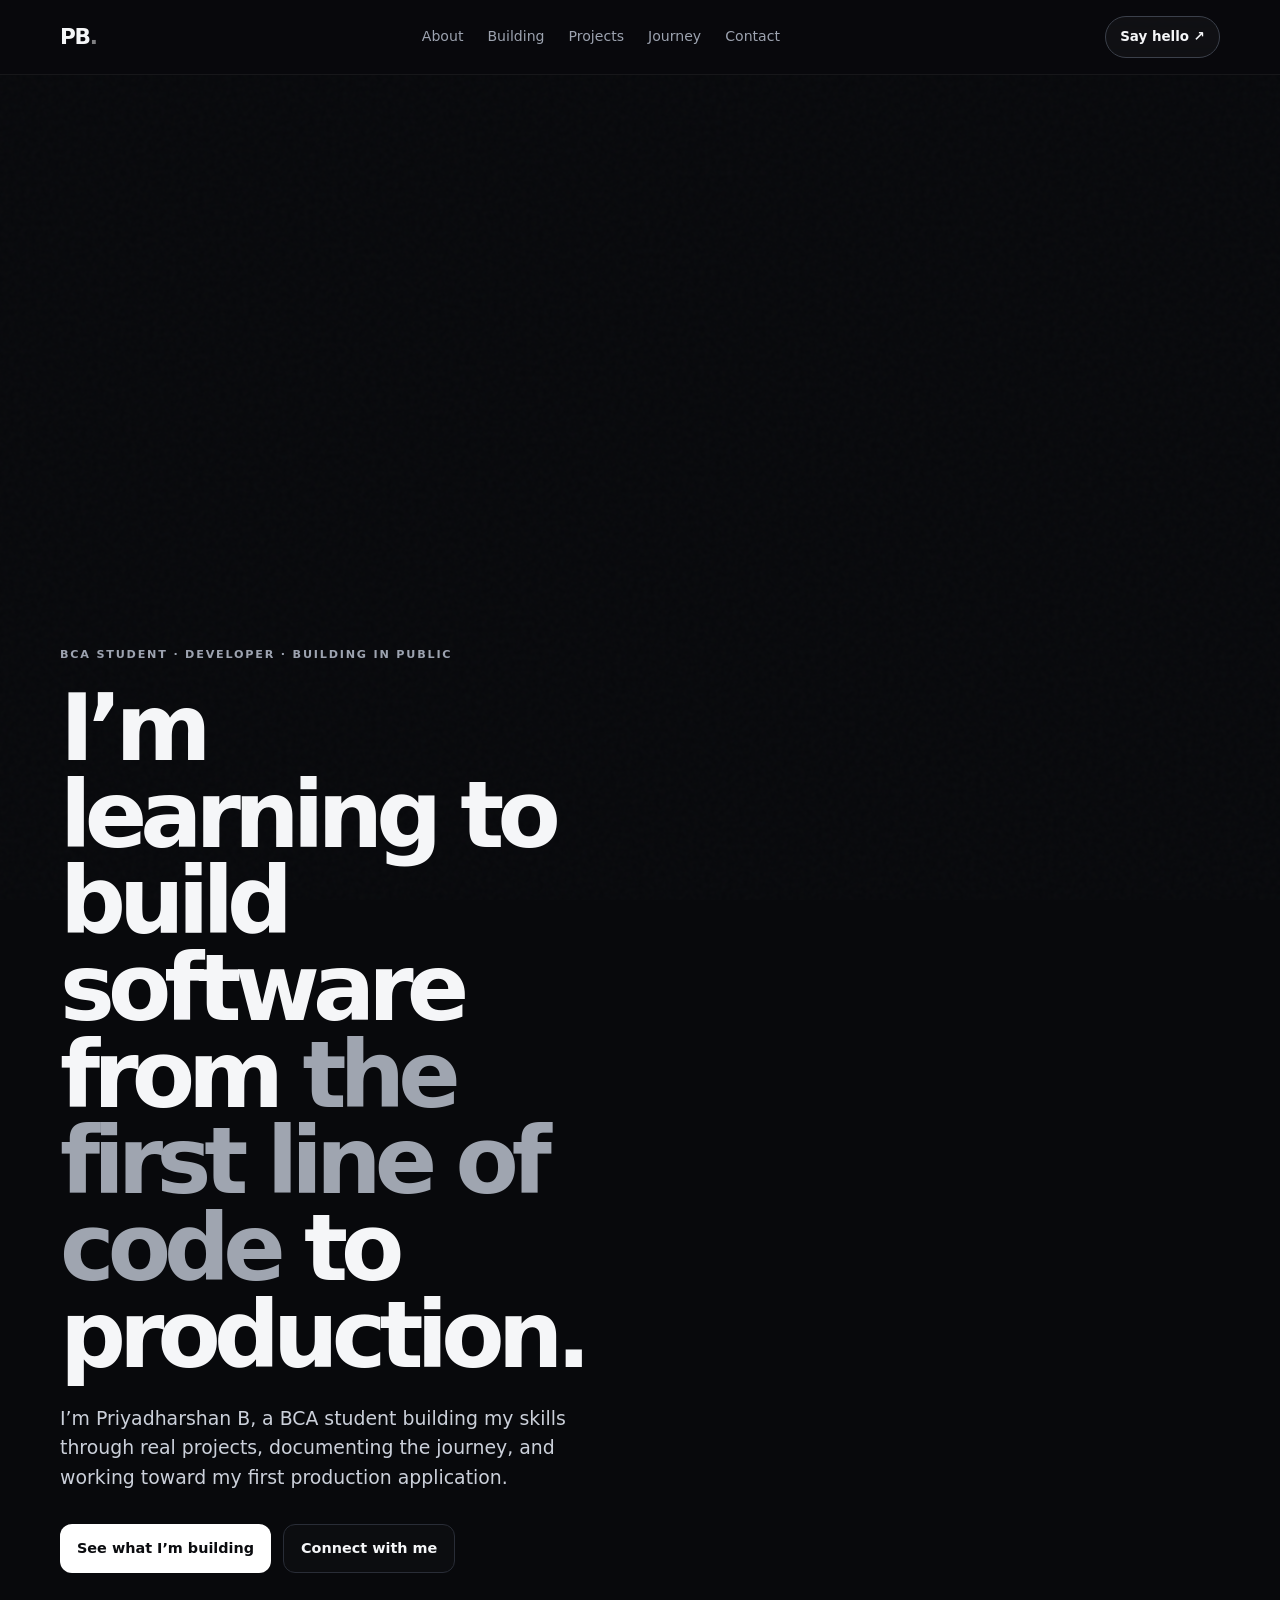
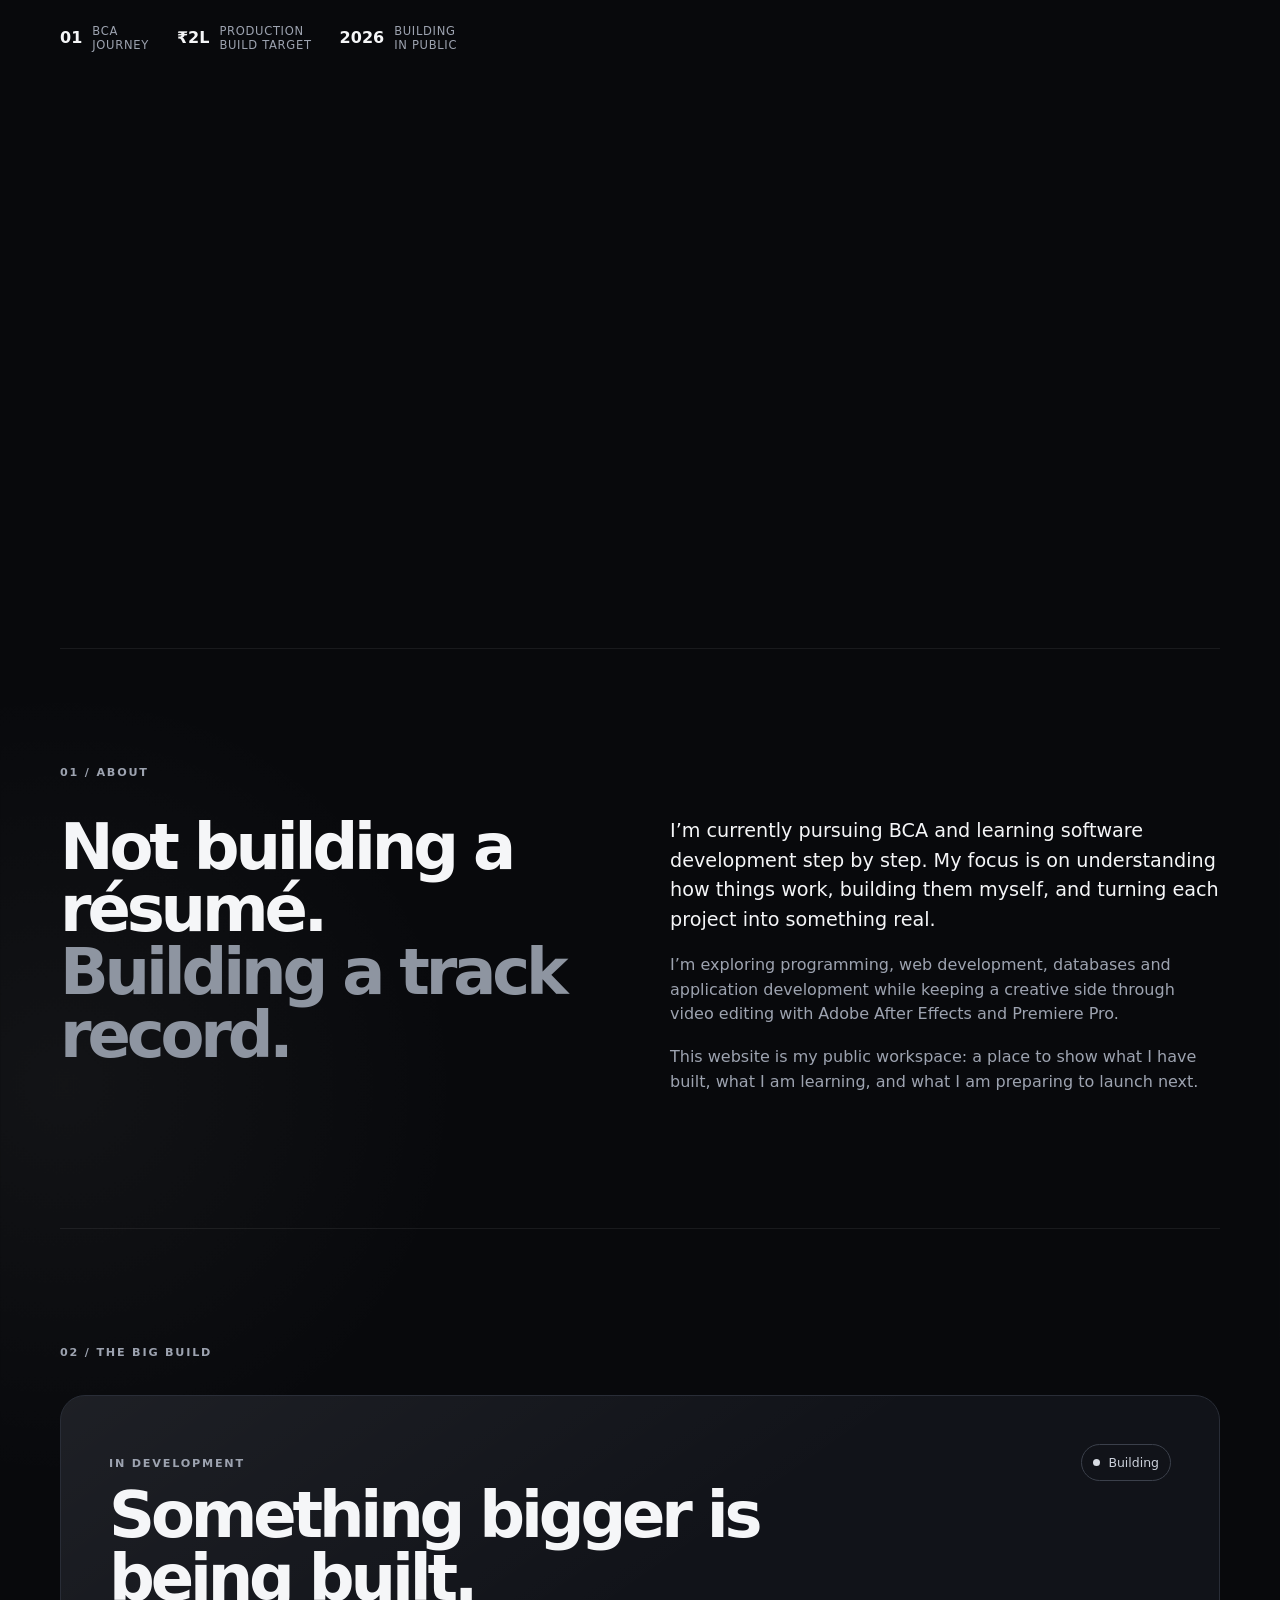
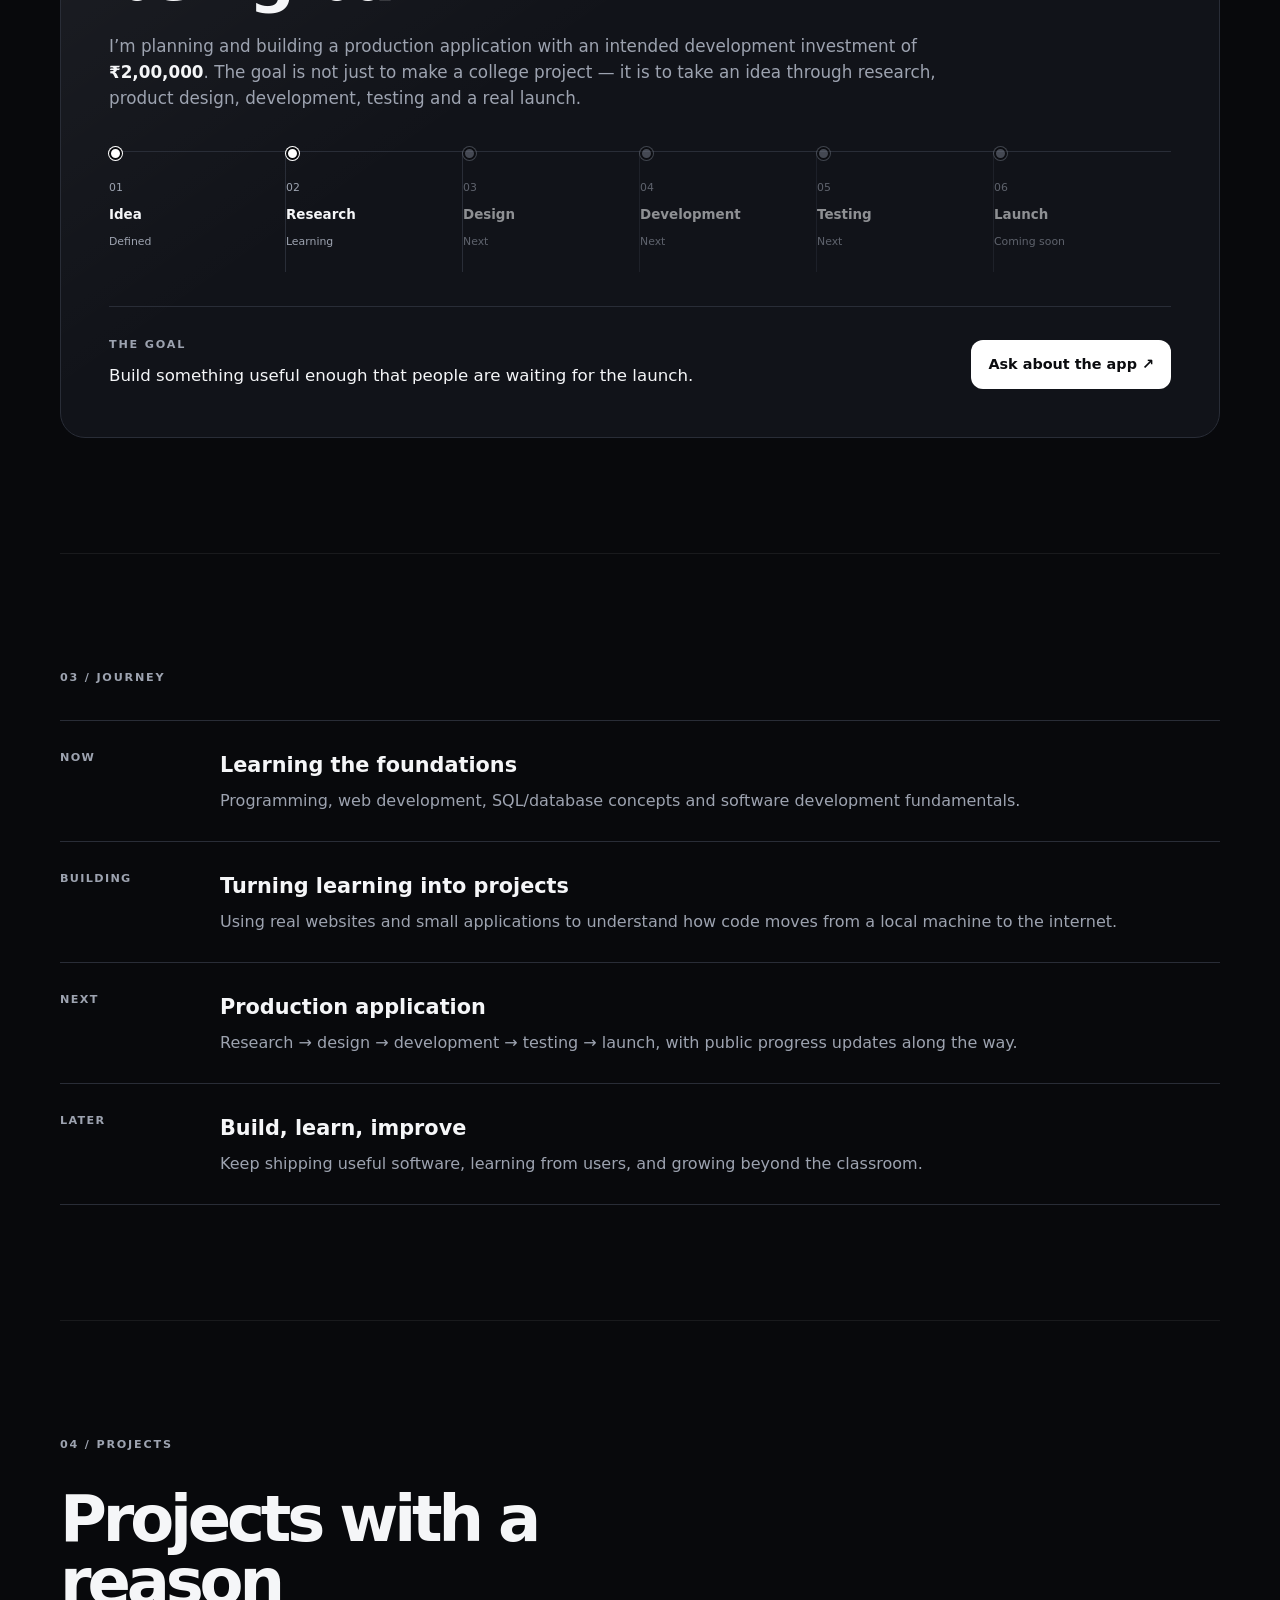
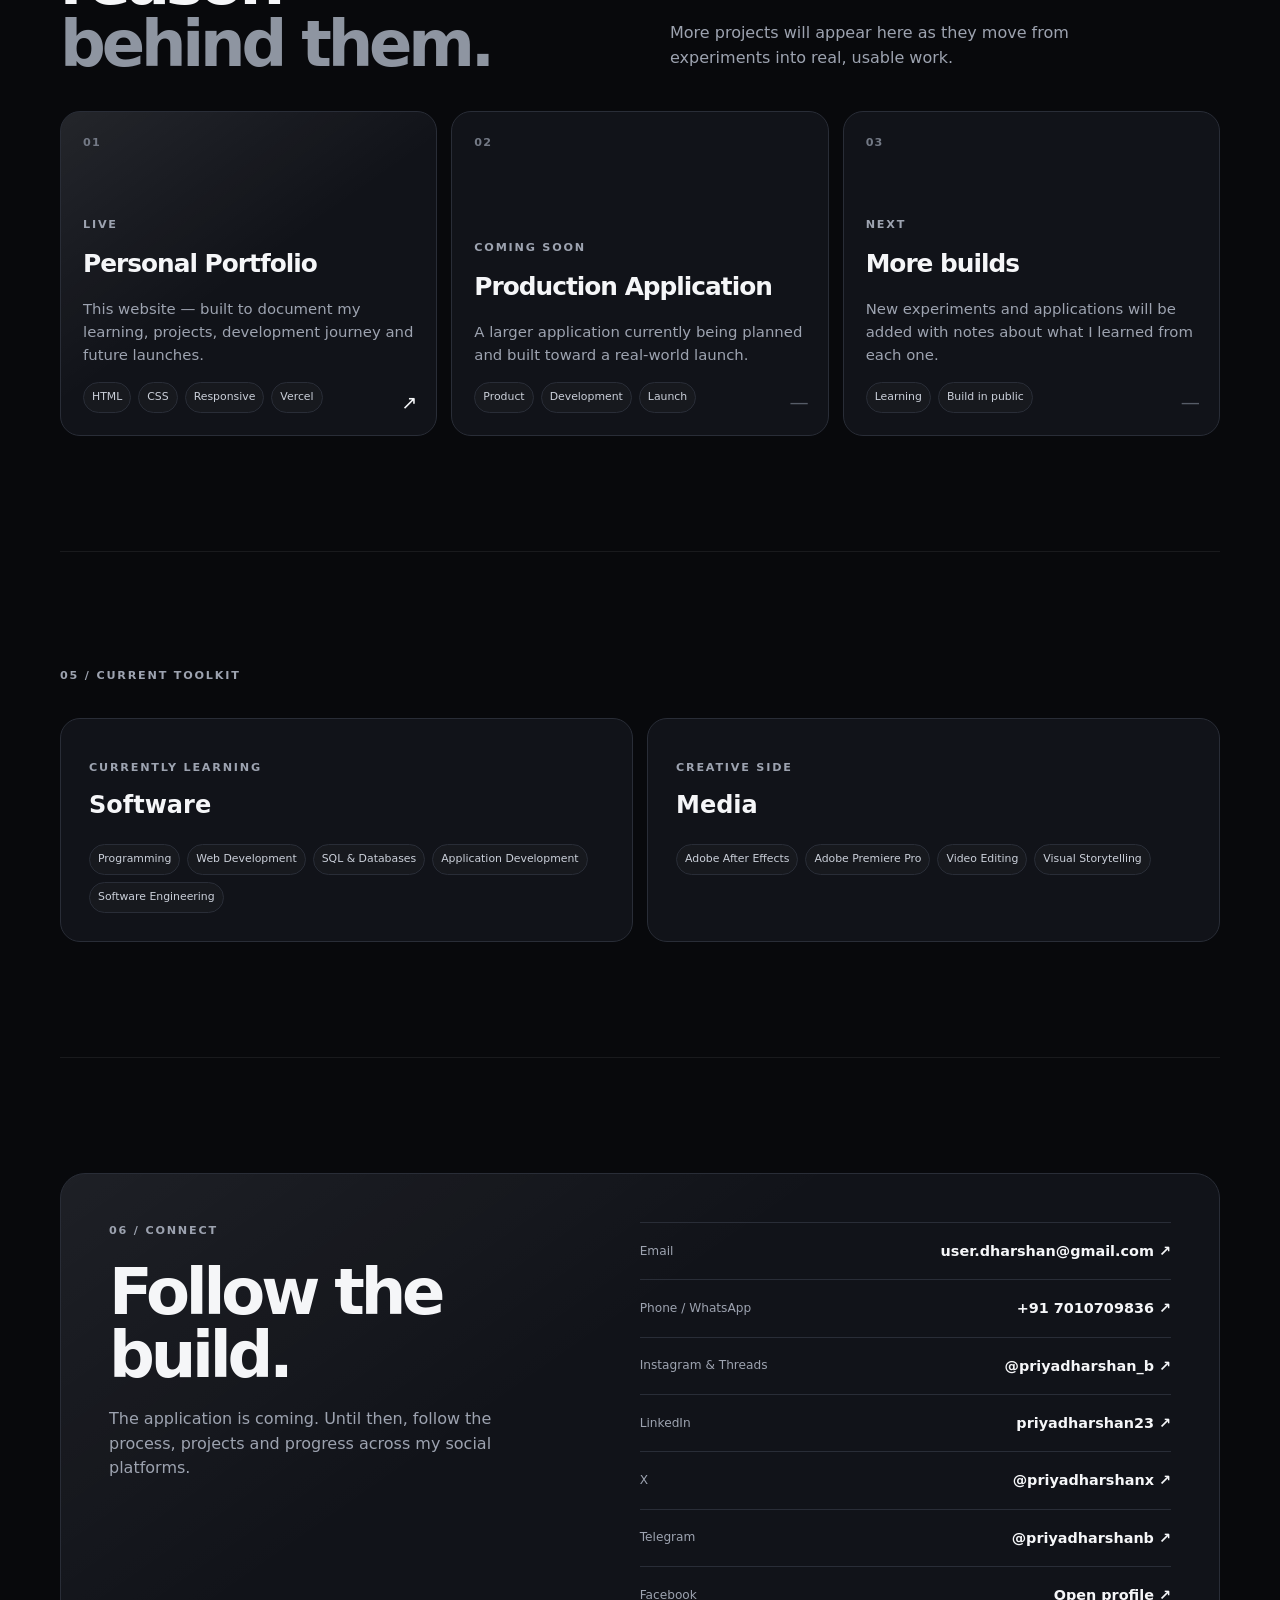
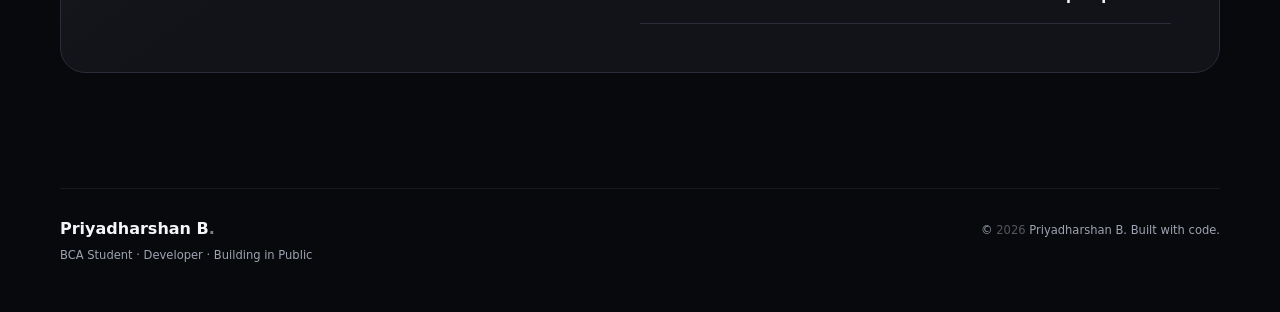
==== commit d3784714: "Update index.html" ====
--- a/index.html
+++ b/index.html
@@ -83,11 +83,11 @@
 
       <div class="portrait-card">
         <div class="portrait-frame">
-          <div class="portrait-placeholder">
-            <div class="portrait-icon">PB</div>
-            <p>Add your photo here</p>
-            <small>Save it as <code>assets/profile.jpg</code></small>
-          </div>
+        <img
+  src="profile.JPG"
+  alt="Priyadharshan B"
+  class="profile-photo"
+>
           <div class="portrait-tag">PRIYADHARSHAN B</div>
         </div>
       </div>
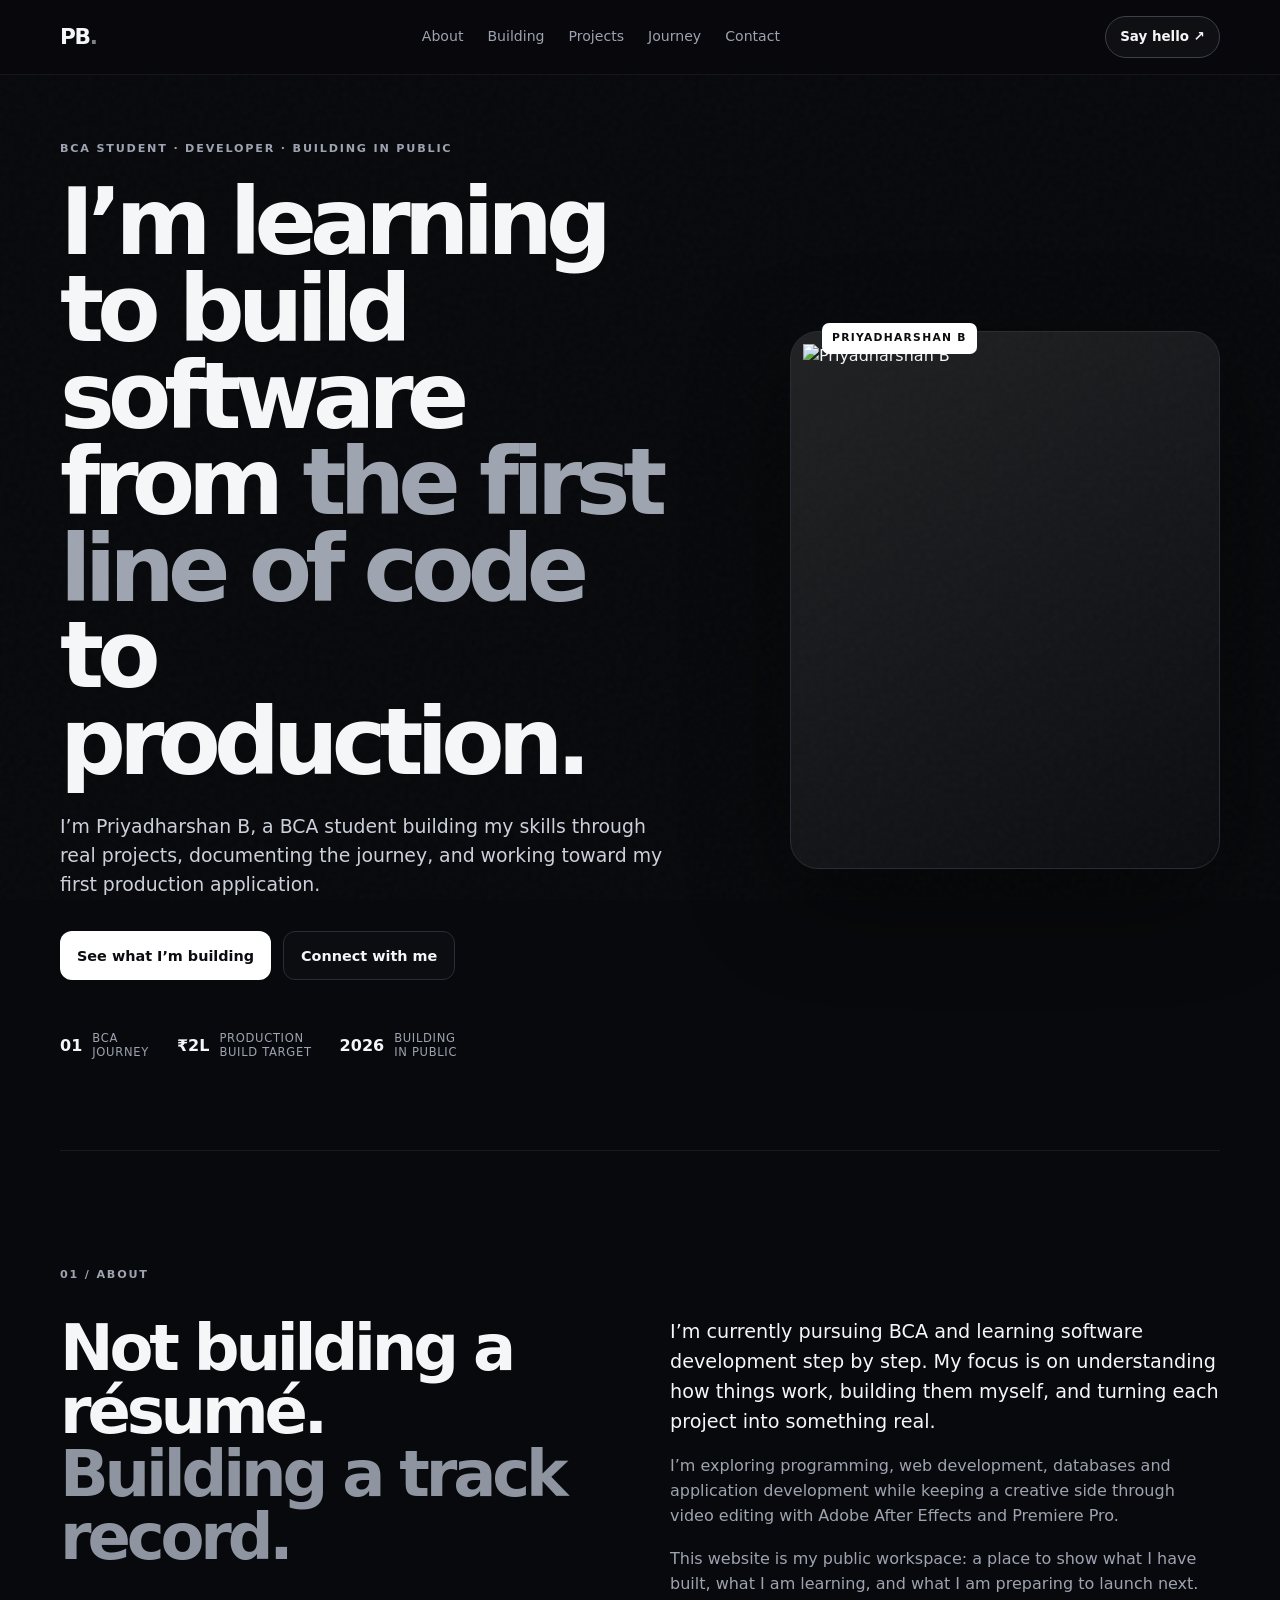
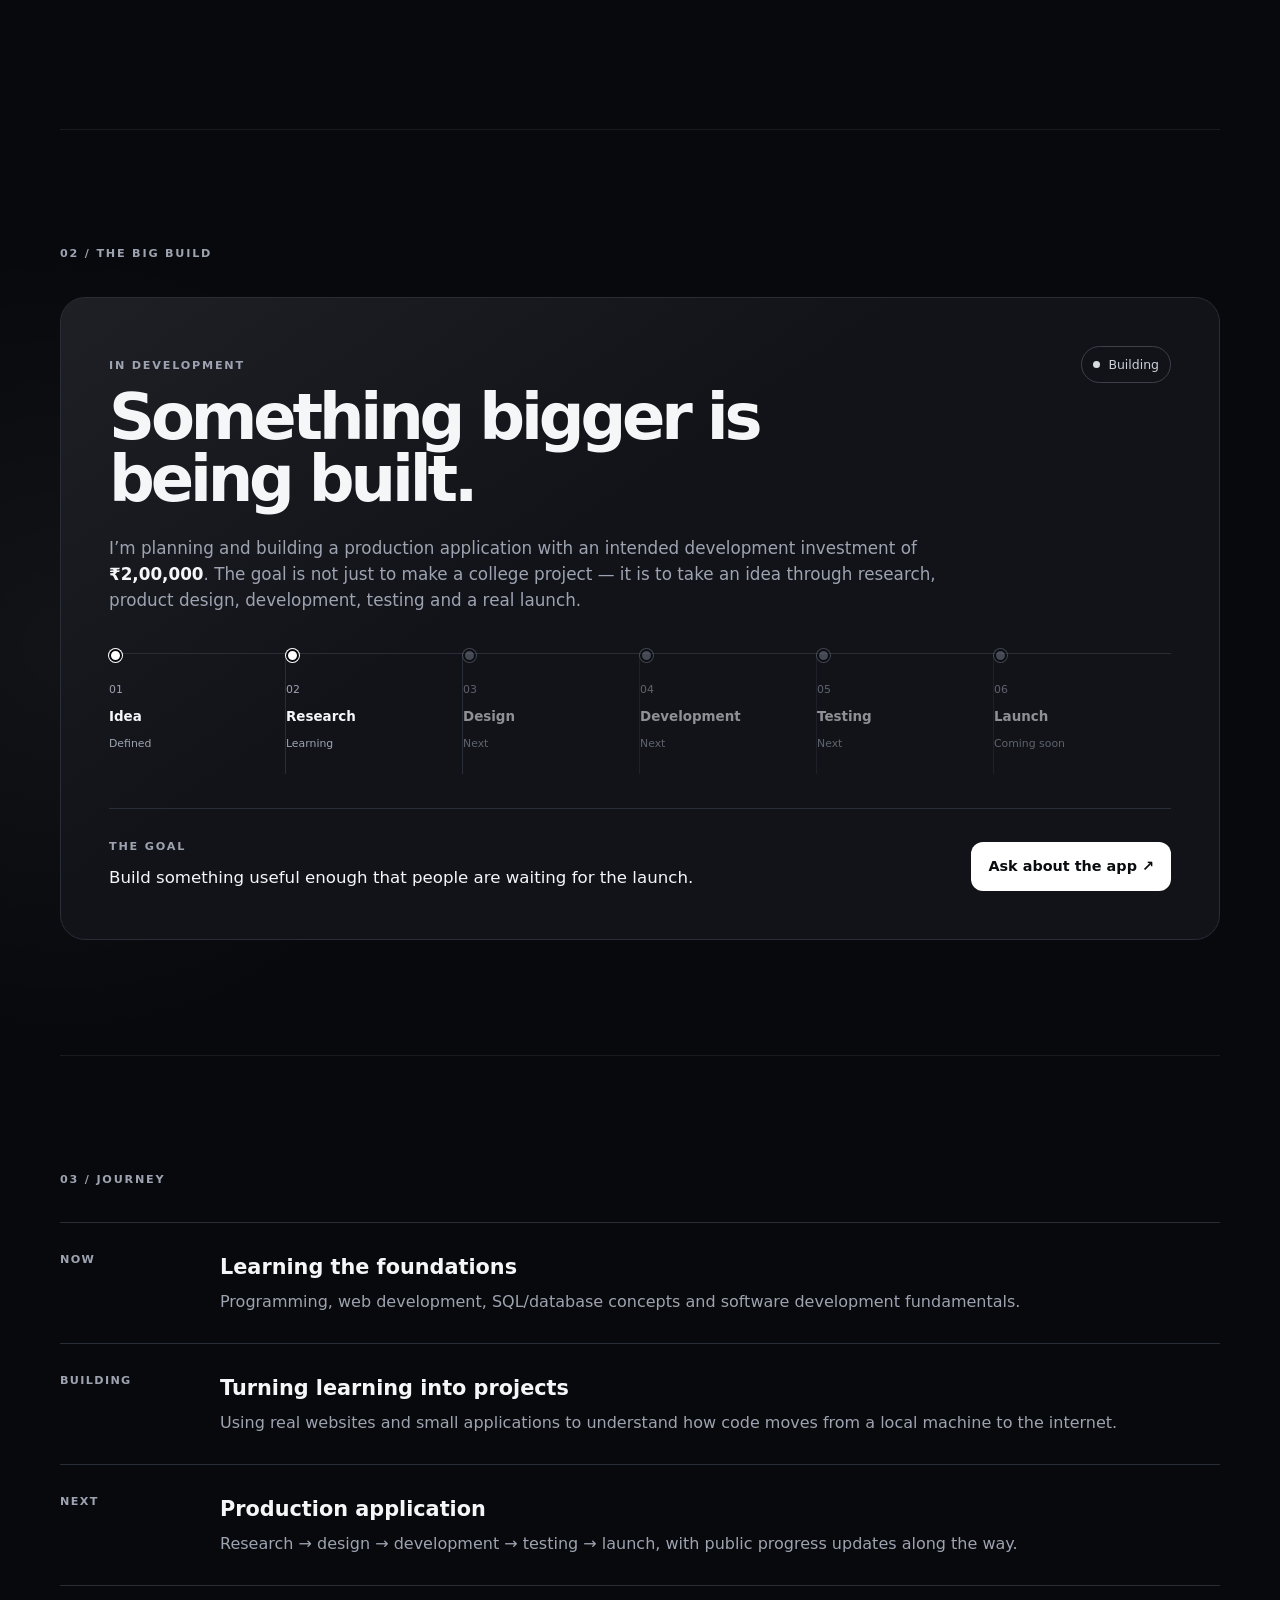
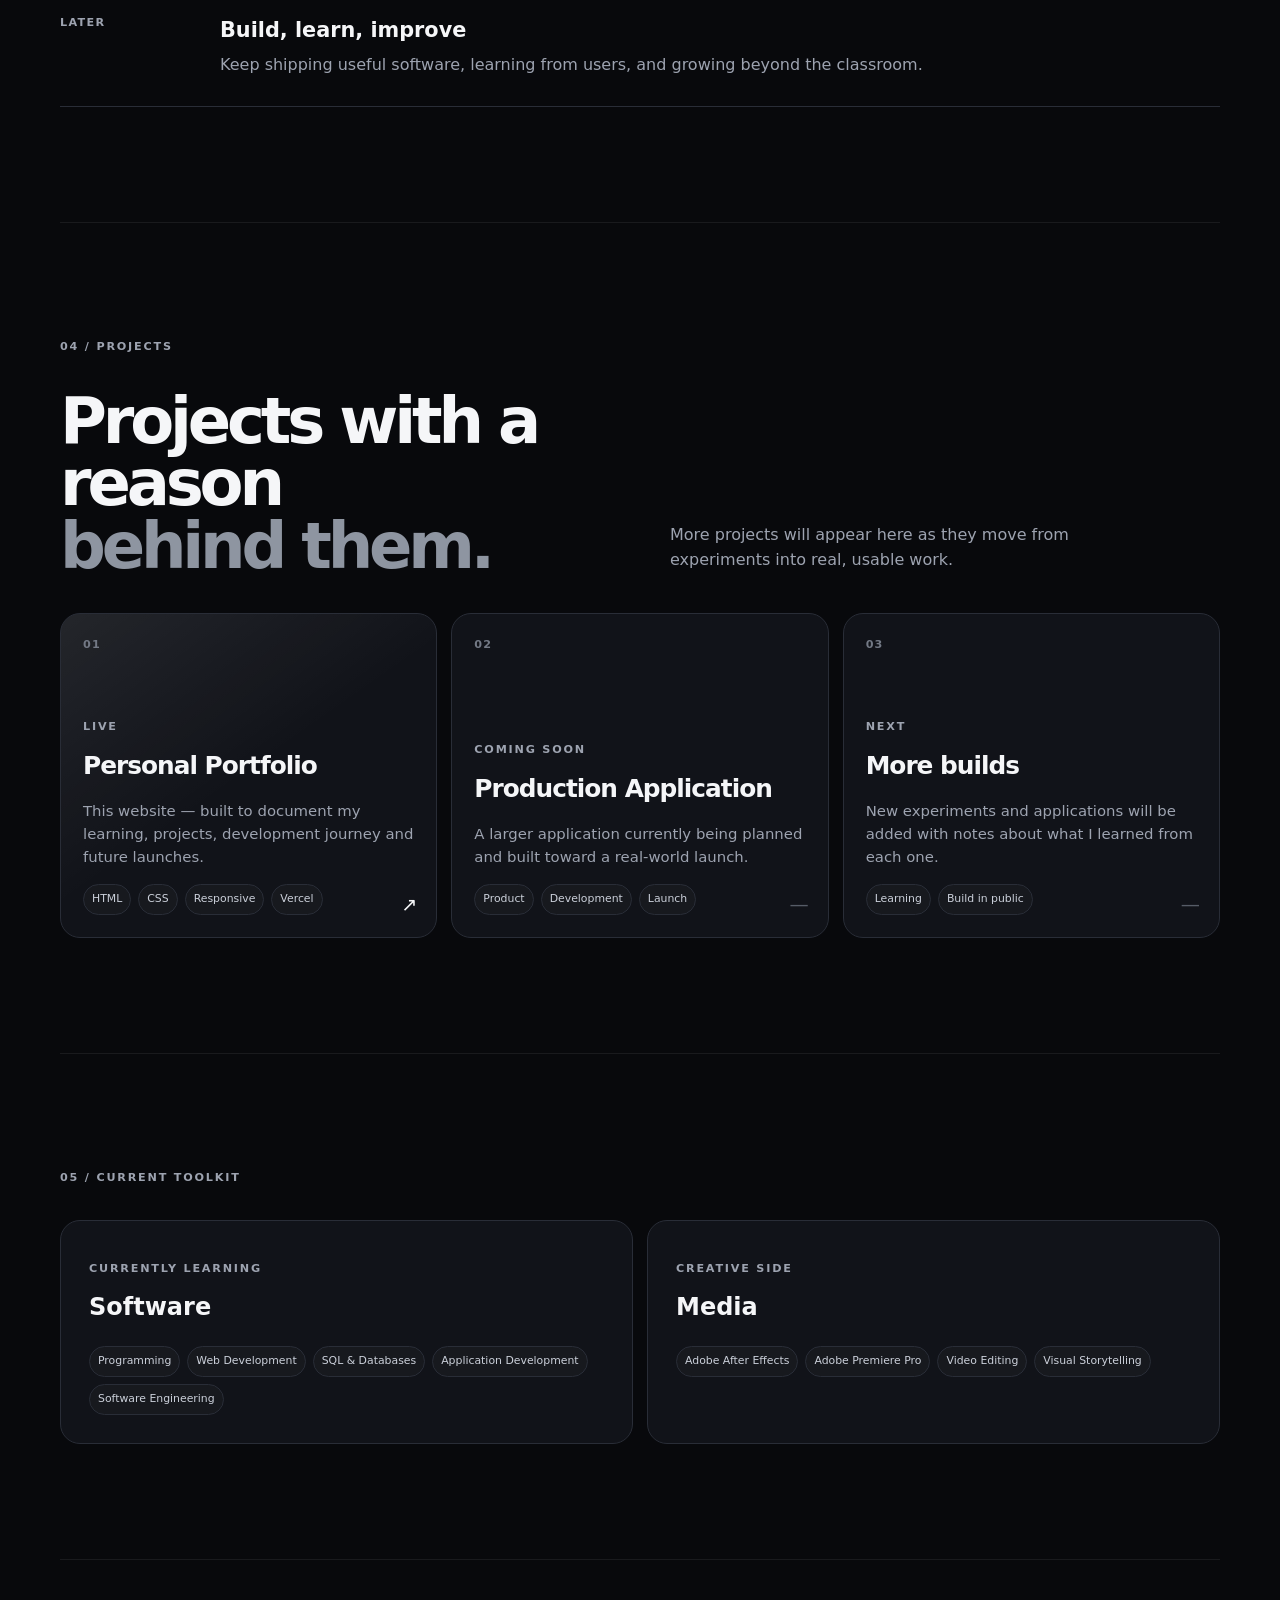
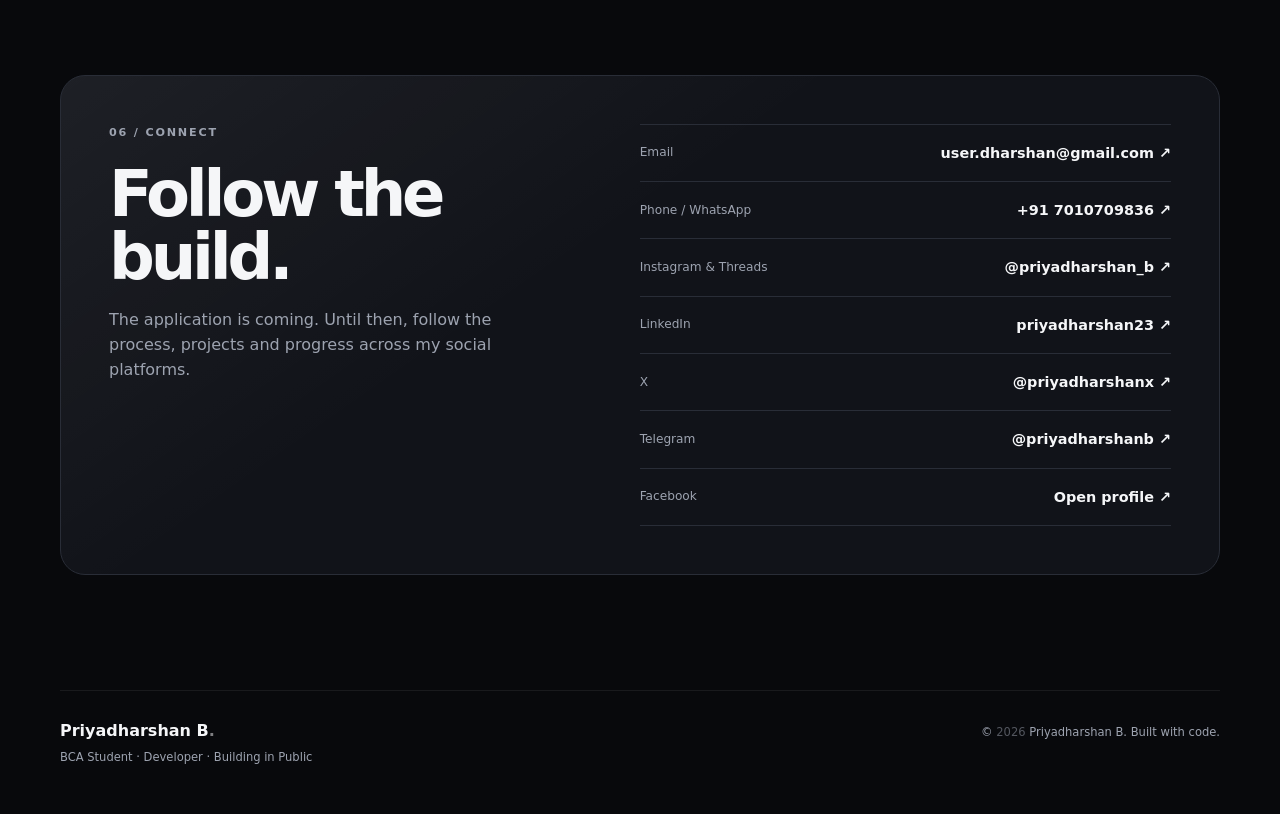
==== commit 22df992a: "Update index.html" ====
--- a/index.html
+++ b/index.html
@@ -83,11 +83,7 @@
 
       <div class="portrait-card">
         <div class="portrait-frame">
-        <img
-  src="profile.JPG"
-  alt="Priyadharshan B"
-  class="profile-photo"
->
+          <img class="portrait-photo" src="https://kommodo.ai/i/jWtVonVcIGeoB6KfLiRJ" alt="Priyadharshan B">
           <div class="portrait-tag">PRIYADHARSHAN B</div>
         </div>
       </div>
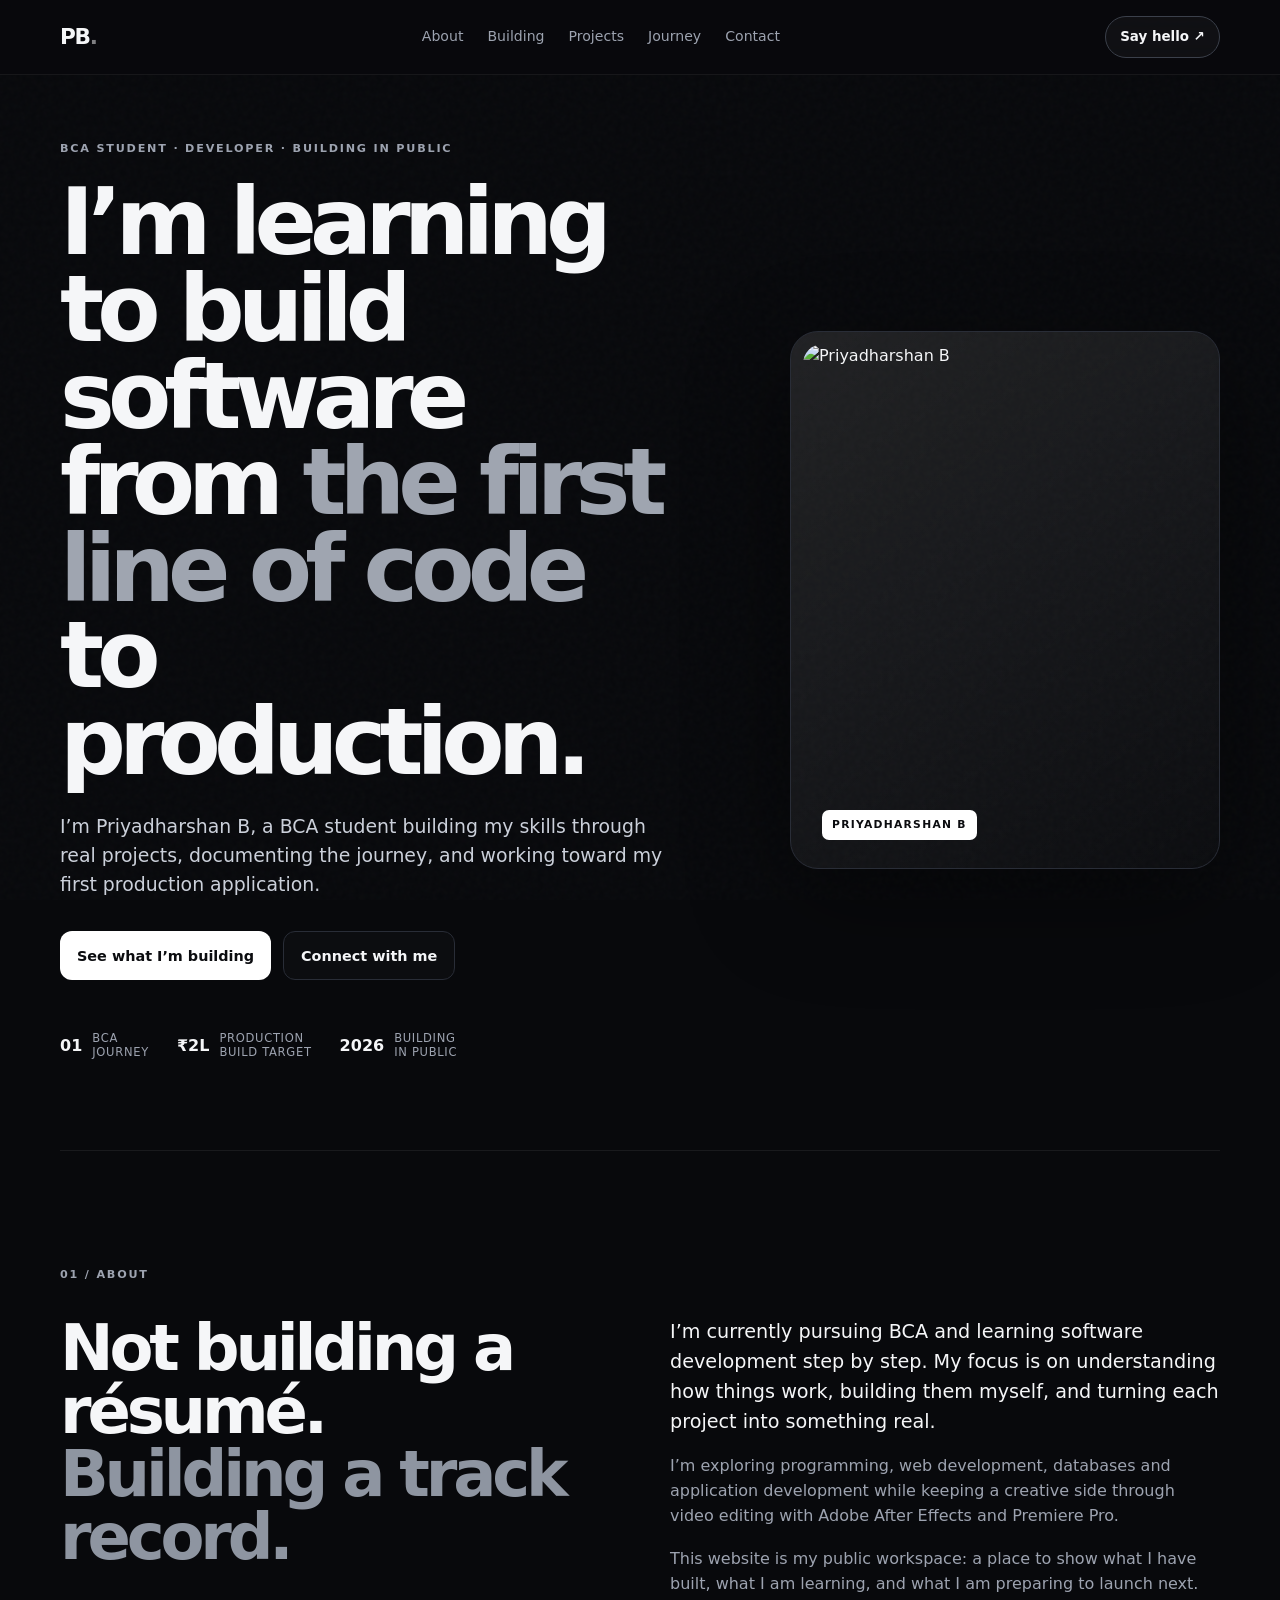
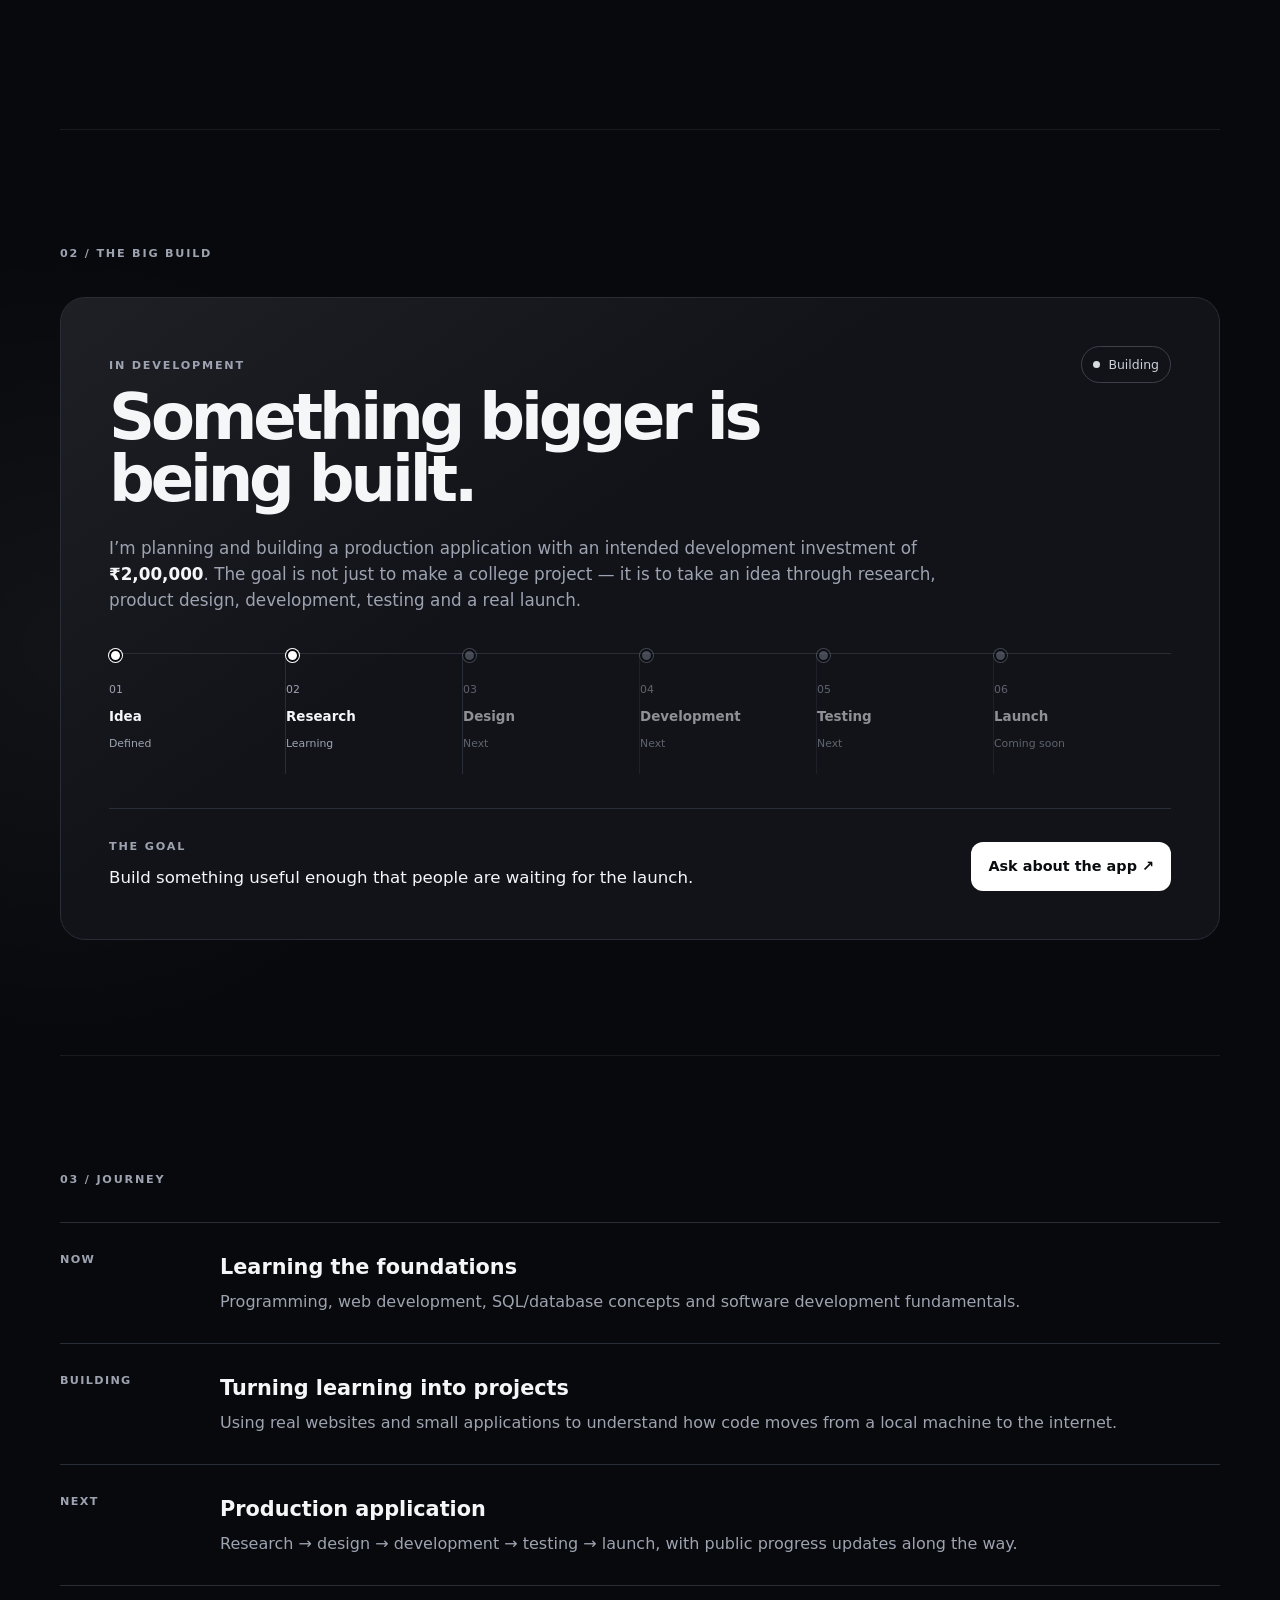
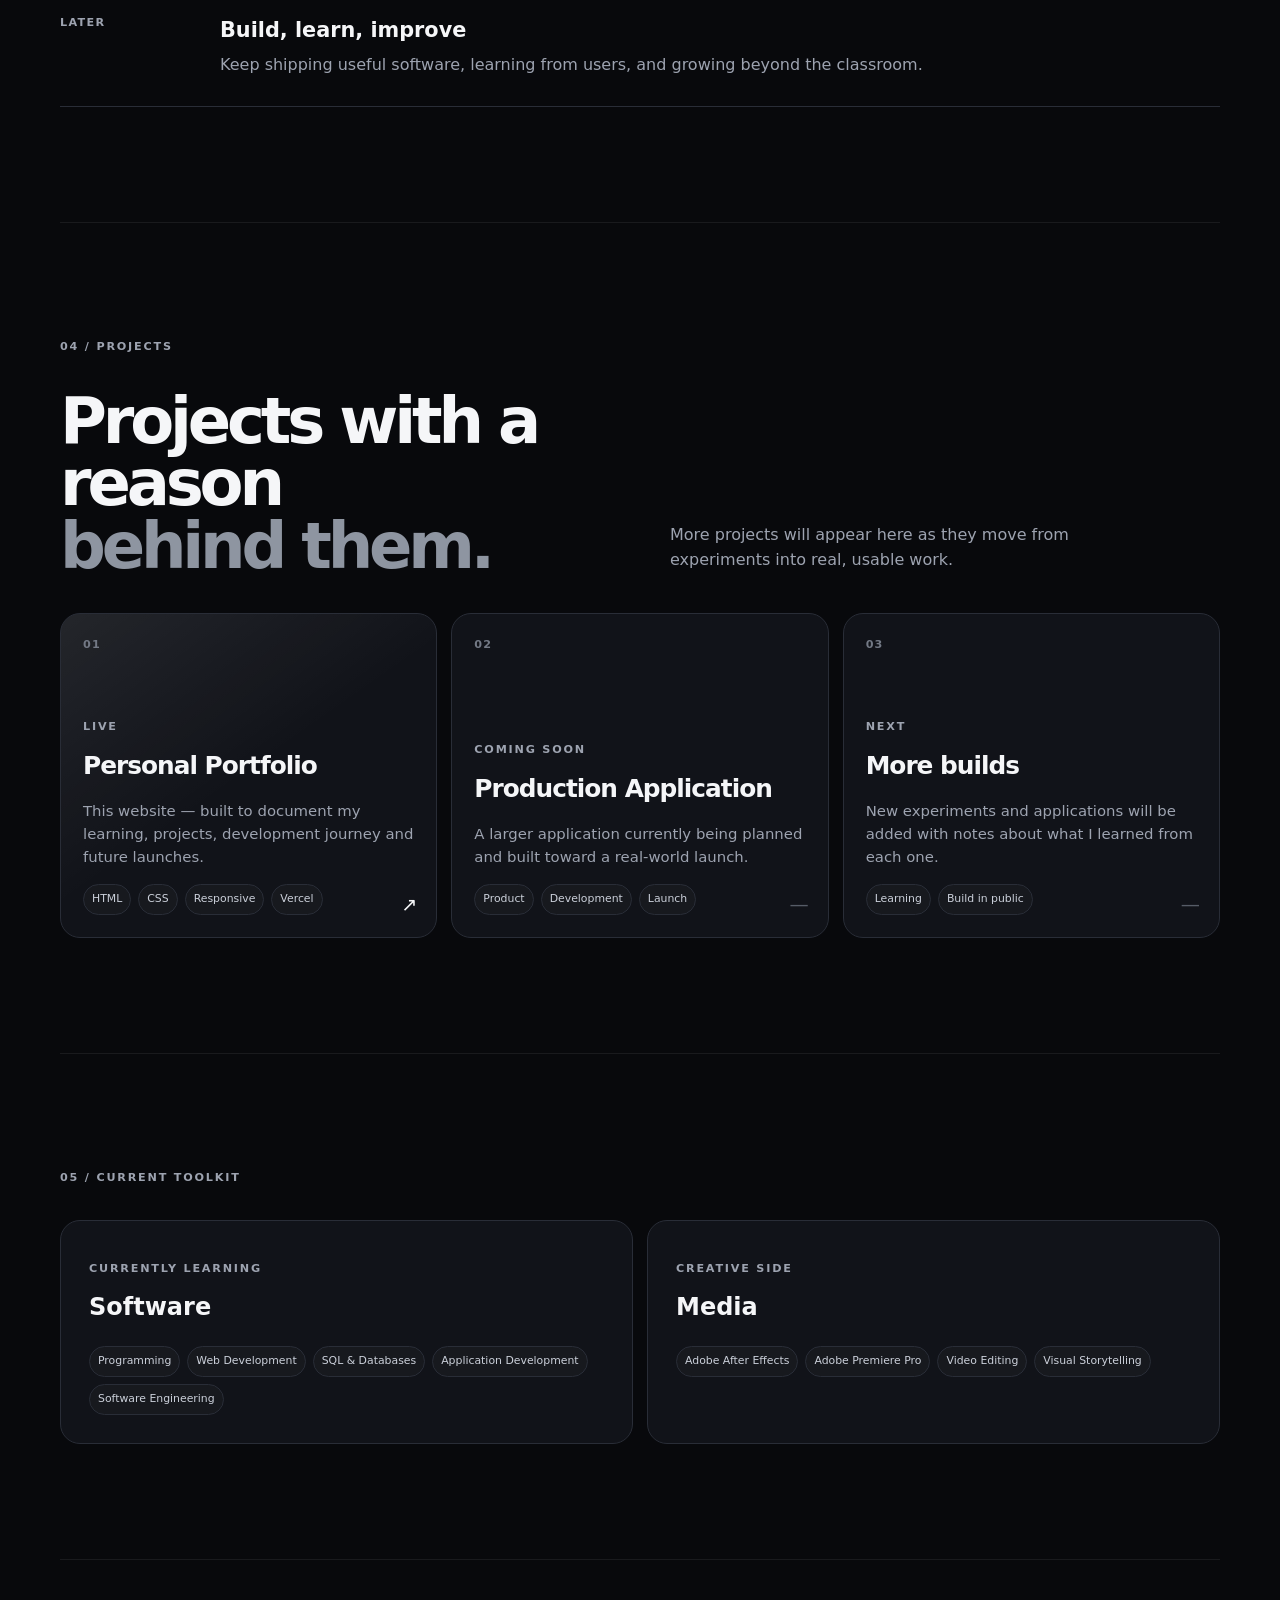
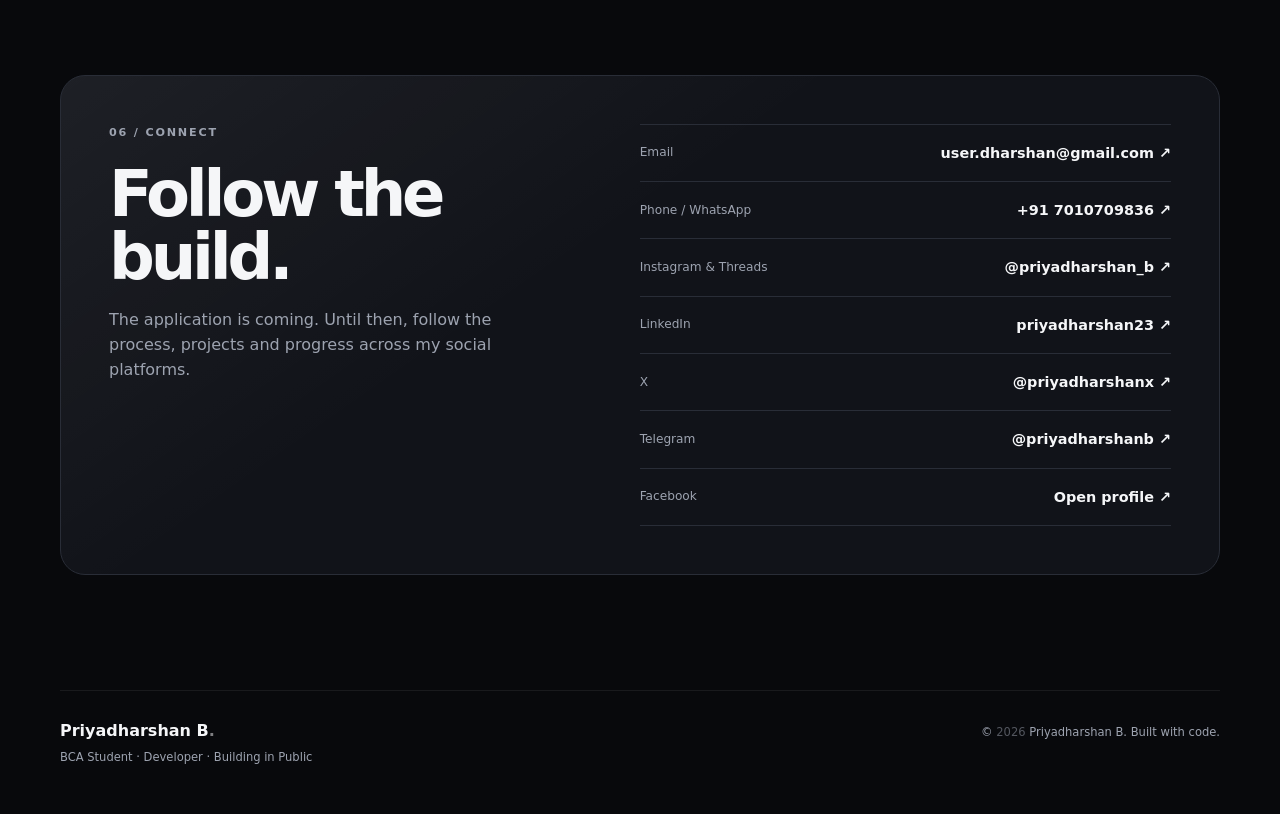
==== commit f8ae0efa: "Update index.html" ====
--- a/index.html
+++ b/index.html
@@ -3,10 +3,14 @@
 <head>
   <meta charset="UTF-8">
   <meta name="viewport" content="width=device-width, initial-scale=1.0">
+
   <title>Priyadharshan B — BCA Student, Developer & Future App Founder</title>
+
   <meta name="description" content="Priyadharshan B is a BCA student and developer building software projects, learning application development, and preparing to launch a production application.">
+
   <meta name="author" content="Priyadharshan B">
   <meta name="robots" content="index, follow">
+
   <link rel="canonical" href="https://priyadharshanb.com/">
 
   <meta property="og:type" content="website">
@@ -48,6 +52,7 @@
   <header class="nav-wrap">
     <nav class="nav shell" aria-label="Primary navigation">
       <a href="#top" class="logo">PB<span>.</span></a>
+
       <div class="nav-links">
         <a href="#about">About</a>
         <a href="#build">Building</a>
@@ -55,76 +60,155 @@
         <a href="#journey">Journey</a>
         <a href="#contact">Contact</a>
       </div>
-      <a class="nav-cta" href="mailto:user.dharshan@gmail.com?subject=Hello%20Priyadharshan">Say hello ↗</a>
+
+      <a class="nav-cta" href="mailto:user.dharshan@gmail.com?subject=Hello%20Priyadharshan">
+        Say hello ↗
+      </a>
     </nav>
   </header>
 
   <main id="top">
+
     <section class="hero shell">
+
       <div class="hero-copy">
-        <p class="eyebrow">BCA STUDENT · DEVELOPER · BUILDING IN PUBLIC</p>
-        <h1>I’m learning to build software from <span>the first line of code</span> to production.</h1>
+
+        <p class="eyebrow">
+          BCA STUDENT · DEVELOPER · BUILDING IN PUBLIC
+        </p>
+
+        <h1>
+          I’m learning to build software from
+          <span>the first line of code</span>
+          to production.
+        </h1>
+
         <p class="hero-text">
           I’m Priyadharshan B, a BCA student building my skills through real projects,
           documenting the journey, and working toward my first production application.
         </p>
 
         <div class="hero-actions">
-          <a class="button button-solid" href="#build">See what I’m building</a>
-          <a class="button button-ghost" href="#contact">Connect with me</a>
+          <a class="button button-solid" href="#build">
+            See what I’m building
+          </a>
+
+          <a class="button button-ghost" href="#contact">
+            Connect with me
+          </a>
         </div>
 
         <div class="hero-proof">
-          <div><strong>01</strong><span>BCA<br>journey</span></div>
-          <div><strong>₹2L</strong><span>production<br>build target</span></div>
-          <div><strong>2026</strong><span>building<br>in public</span></div>
-        </div>
-      </div>
+          <div>
+            <strong>01</strong>
+            <span>BCA<br>journey</span>
+          </div>
+
+          <div>
+            <strong>₹2L</strong>
+            <span>production<br>build target</span>
+          </div>
+
+          <div>
+            <strong>2026</strong>
+            <span>building<br>in public</span>
+          </div>
+        </div>
+
+      </div>
+
 
       <div class="portrait-card">
+
         <div class="portrait-frame">
-          <img class="portrait-photo" src="https://kommodo.ai/i/jWtVonVcIGeoB6KfLiRJ" alt="Priyadharshan B">
-          <div class="portrait-tag">PRIYADHARSHAN B</div>
-        </div>
-      </div>
+
+          <img
+            class="portrait-photo"
+            src="https://kommodo.ai/i/jWtVonVcIGeoB6KfLiRJ"
+            alt="Priyadharshan B"
+          >
+
+          <div class="portrait-tag">
+            PRIYADHARSHAN B
+          </div>
+
+        </div>
+
+      </div>
+
     </section>
 
+
     <section class="section shell" id="about">
-      <div class="section-kicker">01 / ABOUT</div>
+
+      <div class="section-kicker">
+        01 / ABOUT
+      </div>
+
       <div class="section-grid">
+
         <div>
-          <h2>Not building a résumé.<br><span>Building a track record.</span></h2>
-        </div>
+          <h2>
+            Not building a résumé.<br>
+            <span>Building a track record.</span>
+          </h2>
+        </div>
+
         <div>
+
           <p class="lead">
             I’m currently pursuing BCA and learning software development step by step.
             My focus is on understanding how things work, building them myself, and
             turning each project into something real.
           </p>
+
           <p>
             I’m exploring programming, web development, databases and application
             development while keeping a creative side through video editing with
             Adobe After Effects and Premiere Pro.
           </p>
+
           <p>
             This website is my public workspace: a place to show what I have built,
             what I am learning, and what I am preparing to launch next.
           </p>
-        </div>
-      </div>
+
+        </div>
+
+      </div>
+
     </section>
 
+
     <section class="section shell feature-section" id="build">
-      <div class="section-kicker">02 / THE BIG BUILD</div>
+
+      <div class="section-kicker">
+        02 / THE BIG BUILD
+      </div>
 
       <div class="launch-card">
+
         <div class="launch-top">
-          <div>
-            <p class="mini-label">IN DEVELOPMENT</p>
-            <h2>Something bigger is being built.</h2>
-          </div>
-          <div class="status-pill"><span></span> Building</div>
-        </div>
+
+          <div>
+
+            <p class="mini-label">
+              IN DEVELOPMENT
+            </p>
+
+            <h2>
+              Something bigger is being built.
+            </h2>
+
+          </div>
+
+          <div class="status-pill">
+            <span></span>
+            Building
+          </div>
+
+        </div>
+
 
         <p class="launch-copy">
           I’m planning and building a production application with an intended
@@ -133,139 +217,466 @@
           product design, development, testing and a real launch.
         </p>
 
+
         <div class="roadmap">
-          <div class="step done"><span>01</span><strong>Idea</strong><small>Defined</small></div>
-          <div class="step current"><span>02</span><strong>Research</strong><small>Learning</small></div>
-          <div class="step"><span>03</span><strong>Design</strong><small>Next</small></div>
-          <div class="step"><span>04</span><strong>Development</strong><small>Next</small></div>
-          <div class="step"><span>05</span><strong>Testing</strong><small>Next</small></div>
-          <div class="step"><span>06</span><strong>Launch</strong><small>Coming soon</small></div>
-        </div>
+
+          <div class="step done">
+            <span>01</span>
+            <strong>Idea</strong>
+            <small>Defined</small>
+          </div>
+
+          <div class="step current">
+            <span>02</span>
+            <strong>Research</strong>
+            <small>Learning</small>
+          </div>
+
+          <div class="step">
+            <span>03</span>
+            <strong>Design</strong>
+            <small>Next</small>
+          </div>
+
+          <div class="step">
+            <span>04</span>
+            <strong>Development</strong>
+            <small>Next</small>
+          </div>
+
+          <div class="step">
+            <span>05</span>
+            <strong>Testing</strong>
+            <small>Next</small>
+          </div>
+
+          <div class="step">
+            <span>06</span>
+            <strong>Launch</strong>
+            <small>Coming soon</small>
+          </div>
+
+        </div>
+
 
         <div class="launch-bottom">
-          <div>
-            <span class="mini-label">THE GOAL</span>
-            <p>Build something useful enough that people are waiting for the launch.</p>
-          </div>
-          <a class="button button-solid" href="mailto:user.dharshan@gmail.com?subject=I%20want%20to%20know%20about%20your%20upcoming%20application&body=Hi%20Priyadharshan%2C%0A%0AI%20would%20like%20to%20know%20more%20about%20your%20upcoming%20application.">Ask about the app ↗</a>
-        </div>
-      </div>
+
+          <div>
+            <span class="mini-label">
+              THE GOAL
+            </span>
+
+            <p>
+              Build something useful enough that people are waiting for the launch.
+            </p>
+          </div>
+
+          <a
+            class="button button-solid"
+            href="mailto:user.dharshan@gmail.com?subject=I%20want%20to%20know%20about%20your%20upcoming%20application&body=Hi%20Priyadharshan%2C%0A%0AI%20would%20like%20to%20know%20more%20about%20your%20upcoming%20application."
+          >
+            Ask about the app ↗
+          </a>
+
+        </div>
+
+      </div>
+
     </section>
 
+
     <section class="section shell" id="journey">
-      <div class="section-kicker">03 / JOURNEY</div>
+
+      <div class="section-kicker">
+        03 / JOURNEY
+      </div>
+
       <div class="timeline">
+
         <article class="timeline-item">
-          <span class="timeline-date">NOW</span>
-          <div><h3>Learning the foundations</h3><p>Programming, web development, SQL/database concepts and software development fundamentals.</p></div>
+
+          <span class="timeline-date">
+            NOW
+          </span>
+
+          <div>
+            <h3>
+              Learning the foundations
+            </h3>
+
+            <p>
+              Programming, web development, SQL/database concepts and software development fundamentals.
+            </p>
+          </div>
+
         </article>
+
+
         <article class="timeline-item">
-          <span class="timeline-date">BUILDING</span>
-          <div><h3>Turning learning into projects</h3><p>Using real websites and small applications to understand how code moves from a local machine to the internet.</p></div>
+
+          <span class="timeline-date">
+            BUILDING
+          </span>
+
+          <div>
+            <h3>
+              Turning learning into projects
+            </h3>
+
+            <p>
+              Using real websites and small applications to understand how code moves from a local machine to the internet.
+            </p>
+          </div>
+
         </article>
+
+
         <article class="timeline-item">
-          <span class="timeline-date">NEXT</span>
-          <div><h3>Production application</h3><p>Research → design → development → testing → launch, with public progress updates along the way.</p></div>
+
+          <span class="timeline-date">
+            NEXT
+          </span>
+
+          <div>
+            <h3>
+              Production application
+            </h3>
+
+            <p>
+              Research → design → development → testing → launch, with public progress updates along the way.
+            </p>
+          </div>
+
         </article>
+
+
         <article class="timeline-item">
-          <span class="timeline-date">LATER</span>
-          <div><h3>Build, learn, improve</h3><p>Keep shipping useful software, learning from users, and growing beyond the classroom.</p></div>
+
+          <span class="timeline-date">
+            LATER
+          </span>
+
+          <div>
+            <h3>
+              Build, learn, improve
+            </h3>
+
+            <p>
+              Keep shipping useful software, learning from users, and growing beyond the classroom.
+            </p>
+          </div>
+
         </article>
-      </div>
+
+      </div>
+
     </section>
 
+
     <section class="section shell" id="projects">
-      <div class="section-kicker">04 / PROJECTS</div>
+
+      <div class="section-kicker">
+        04 / PROJECTS
+      </div>
+
       <div class="projects-heading">
+
         <div>
-          <h2>Projects with a reason<br><span>behind them.</span></h2>
-        </div>
-        <p>More projects will appear here as they move from experiments into real, usable work.</p>
-      </div>
+          <h2>
+            Projects with a reason<br>
+            <span>behind them.</span>
+          </h2>
+        </div>
+
+        <p>
+          More projects will appear here as they move from experiments into real, usable work.
+        </p>
+
+      </div>
+
 
       <div class="project-grid">
+
         <article class="project-card featured-project">
-          <div class="project-number">01</div>
+
+          <div class="project-number">
+            01
+          </div>
+
           <div class="project-content">
-            <p class="mini-label">LIVE</p>
-            <h3>Personal Portfolio</h3>
-            <p>This website — built to document my learning, projects, development journey and future launches.</p>
-            <div class="tags"><span>HTML</span><span>CSS</span><span>Responsive</span><span>Vercel</span></div>
-          </div>
-          <a href="#top" class="project-link" aria-label="View Personal Portfolio">↗</a>
+
+            <p class="mini-label">
+              LIVE
+            </p>
+
+            <h3>
+              Personal Portfolio
+            </h3>
+
+            <p>
+              This website — built to document my learning, projects, development journey and future launches.
+            </p>
+
+            <div class="tags">
+              <span>HTML</span>
+              <span>CSS</span>
+              <span>Responsive</span>
+              <span>Vercel</span>
+            </div>
+
+          </div>
+
+          <a
+            href="#top"
+            class="project-link"
+            aria-label="View Personal Portfolio"
+          >
+            ↗
+          </a>
+
         </article>
 
+
         <article class="project-card">
-          <div class="project-number">02</div>
+
+          <div class="project-number">
+            02
+          </div>
+
           <div class="project-content">
-            <p class="mini-label">COMING SOON</p>
-            <h3>Production Application</h3>
-            <p>A larger application currently being planned and built toward a real-world launch.</p>
-            <div class="tags"><span>Product</span><span>Development</span><span>Launch</span></div>
-          </div>
-          <span class="project-link muted-link">—</span>
+
+            <p class="mini-label">
+              COMING SOON
+            </p>
+
+            <h3>
+              Production Application
+            </h3>
+
+            <p>
+              A larger application currently being planned and built toward a real-world launch.
+            </p>
+
+            <div class="tags">
+              <span>Product</span>
+              <span>Development</span>
+              <span>Launch</span>
+            </div>
+
+          </div>
+
+          <span class="project-link muted-link">
+            —
+          </span>
+
         </article>
 
+
         <article class="project-card">
-          <div class="project-number">03</div>
+
+          <div class="project-number">
+            03
+          </div>
+
           <div class="project-content">
-            <p class="mini-label">NEXT</p>
-            <h3>More builds</h3>
-            <p>New experiments and applications will be added with notes about what I learned from each one.</p>
-            <div class="tags"><span>Learning</span><span>Build in public</span></div>
-          </div>
-          <span class="project-link muted-link">—</span>
+
+            <p class="mini-label">
+              NEXT
+            </p>
+
+            <h3>
+              More builds
+            </h3>
+
+            <p>
+              New experiments and applications will be added with notes about what I learned from each one.
+            </p>
+
+            <div class="tags">
+              <span>Learning</span>
+              <span>Build in public</span>
+            </div>
+
+          </div>
+
+          <span class="project-link muted-link">
+            —
+          </span>
+
         </article>
-      </div>
+
+      </div>
+
     </section>
 
+
     <section class="section shell skills-section">
-      <div class="section-kicker">05 / CURRENT TOOLKIT</div>
+
+      <div class="section-kicker">
+        05 / CURRENT TOOLKIT
+      </div>
+
       <div class="skills-grid">
+
         <div class="skill-block">
-          <p class="mini-label">CURRENTLY LEARNING</p>
-          <h3>Software</h3>
-          <div class="skill-list"><span>Programming</span><span>Web Development</span><span>SQL & Databases</span><span>Application Development</span><span>Software Engineering</span></div>
-        </div>
+
+          <p class="mini-label">
+            CURRENTLY LEARNING
+          </p>
+
+          <h3>
+            Software
+          </h3>
+
+          <div class="skill-list">
+            <span>Programming</span>
+            <span>Web Development</span>
+            <span>SQL & Databases</span>
+            <span>Application Development</span>
+            <span>Software Engineering</span>
+          </div>
+
+        </div>
+
+
         <div class="skill-block">
-          <p class="mini-label">CREATIVE SIDE</p>
-          <h3>Media</h3>
-          <div class="skill-list"><span>Adobe After Effects</span><span>Adobe Premiere Pro</span><span>Video Editing</span><span>Visual Storytelling</span></div>
-        </div>
-      </div>
+
+          <p class="mini-label">
+            CREATIVE SIDE
+          </p>
+
+          <h3>
+            Media
+          </h3>
+
+          <div class="skill-list">
+            <span>Adobe After Effects</span>
+            <span>Adobe Premiere Pro</span>
+            <span>Video Editing</span>
+            <span>Visual Storytelling</span>
+          </div>
+
+        </div>
+
+      </div>
+
     </section>
 
+
     <section class="section shell social-section" id="contact">
+
       <div class="contact-card">
+
         <div>
-          <p class="eyebrow">06 / CONNECT</p>
-          <h2>Follow the build.</h2>
+
+          <p class="eyebrow">
+            06 / CONNECT
+          </p>
+
+          <h2>
+            Follow the build.
+          </h2>
+
           <p>
             The application is coming. Until then, follow the process, projects and
             progress across my social platforms.
           </p>
-        </div>
+
+        </div>
+
 
         <div class="contact-links">
-          <a href="mailto:user.dharshan@gmail.com"><span>Email</span><strong>user.dharshan@gmail.com ↗</strong></a>
-          <a href="tel:+917010709836"><span>Phone / WhatsApp</span><strong>+91 7010709836 ↗</strong></a>
-          <a href="https://www.instagram.com/priyadharshan_b/" target="_blank" rel="noopener"><span>Instagram & Threads</span><strong>@priyadharshan_b ↗</strong></a>
-          <a href="https://www.linkedin.com/in/priyadharshan23" target="_blank" rel="noopener"><span>LinkedIn</span><strong>priyadharshan23 ↗</strong></a>
-          <a href="https://x.com/priyadharshanx" target="_blank" rel="noopener"><span>X</span><strong>@priyadharshanx ↗</strong></a>
-          <a href="https://t.me/priyadharshanb" target="_blank" rel="noopener"><span>Telegram</span><strong>@priyadharshanb ↗</strong></a>
-          <a href="https://www.facebook.com/share/1Fh3NsUcLV/" target="_blank" rel="noopener"><span>Facebook</span><strong>Open profile ↗</strong></a>
-        </div>
-      </div>
+
+          <a href="mailto:user.dharshan@gmail.com">
+            <span>Email</span>
+            <strong>user.dharshan@gmail.com ↗</strong>
+          </a>
+
+          <a href="tel:+917010709836">
+            <span>Phone / WhatsApp</span>
+            <strong>+91 7010709836 ↗</strong>
+          </a>
+
+          <a
+            href="https://www.instagram.com/priyadharshan_b/"
+            target="_blank"
+            rel="noopener"
+          >
+            <span>Instagram & Threads</span>
+            <strong>@priyadharshan_b ↗</strong>
+          </a>
+
+          <a
+            href="https://www.linkedin.com/in/priyadharshan23"
+            target="_blank"
+            rel="noopener"
+          >
+            <span>LinkedIn</span>
+            <strong>priyadharshan23 ↗</strong>
+          </a>
+
+          <a
+            href="https://x.com/priyadharshanx"
+            target="_blank"
+            rel="noopener"
+          >
+            <span>X</span>
+            <strong>@priyadharshanx ↗</strong>
+          </a>
+
+          <a
+            href="https://t.me/priyadharshanb"
+            target="_blank"
+            rel="noopener"
+          >
+            <span>Telegram</span>
+            <strong>@priyadharshanb ↗</strong>
+          </a>
+
+          <a
+            href="https://www.facebook.com/share/1Fh3NsUcLV/"
+            target="_blank"
+            rel="noopener"
+          >
+            <span>Facebook</span>
+            <strong>Open profile ↗</strong>
+          </a>
+
+        </div>
+
+      </div>
+
     </section>
+
   </main>
 
+
   <footer class="footer shell">
-    <div><strong>Priyadharshan B<span>.</span></strong><br><small>BCA Student · Developer · Building in Public</small></div>
-    <div><small>© <span id="year"></span> Priyadharshan B. Built with code.</small></div>
+
+    <div>
+      <strong>
+        Priyadharshan B<span>.</span>
+      </strong>
+
+      <br>
+
+      <small>
+        BCA Student · Developer · Building in Public
+      </small>
+    </div>
+
+    <div>
+      <small>
+        © <span id="year"></span> Priyadharshan B. Built with code.
+      </small>
+    </div>
+
   </footer>
+
 
   <script>
     document.getElementById("year").textContent = new Date().getFullYear();
   </script>
+
 </body>
 </html>
--- a/style.css
+++ b/style.css
@@ -228,6 +228,14 @@
   box-shadow: 0 30px 100px rgba(0,0,0,.4);
 }
 
+.portrait-photo {
+  width: 100%;
+  height: 100%;
+  display: block;
+  object-fit: cover;
+  border-radius: 20px;
+}
+
 .portrait-placeholder {
   position: relative;
   height: 100%;
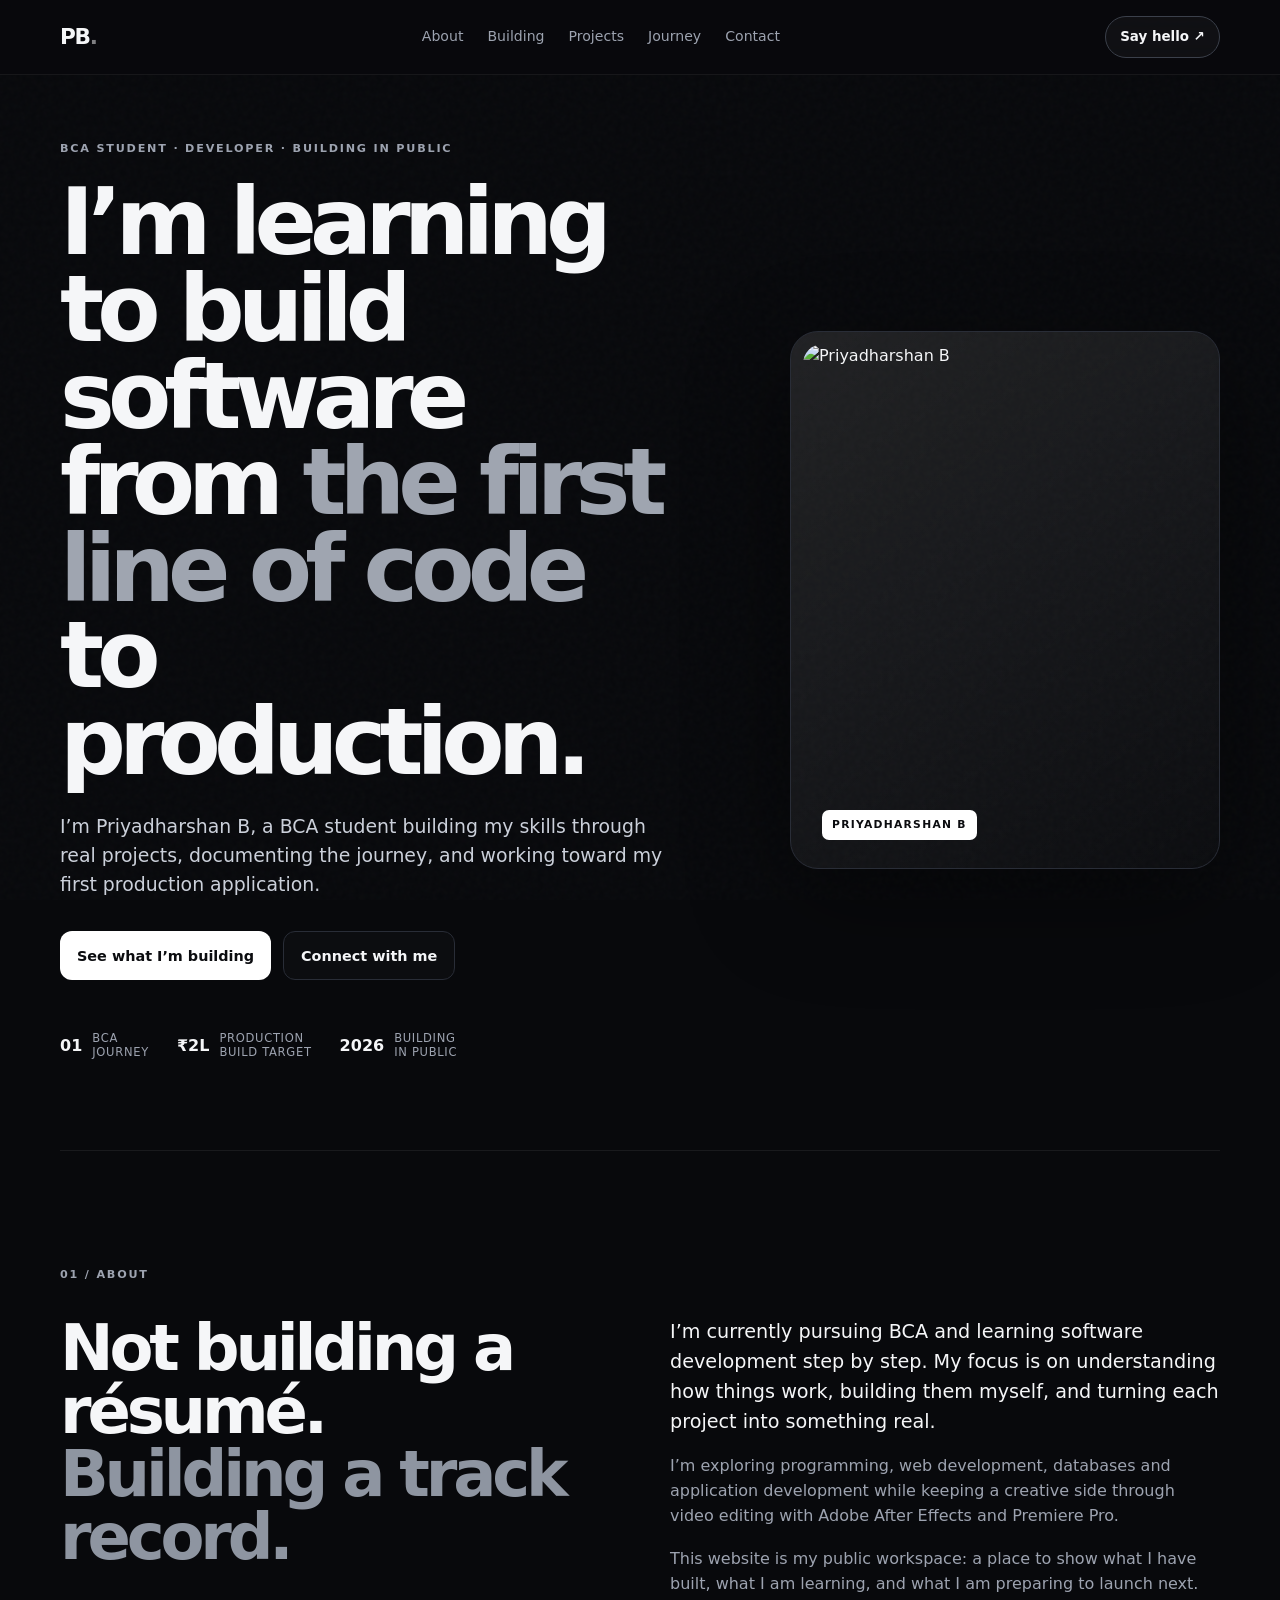
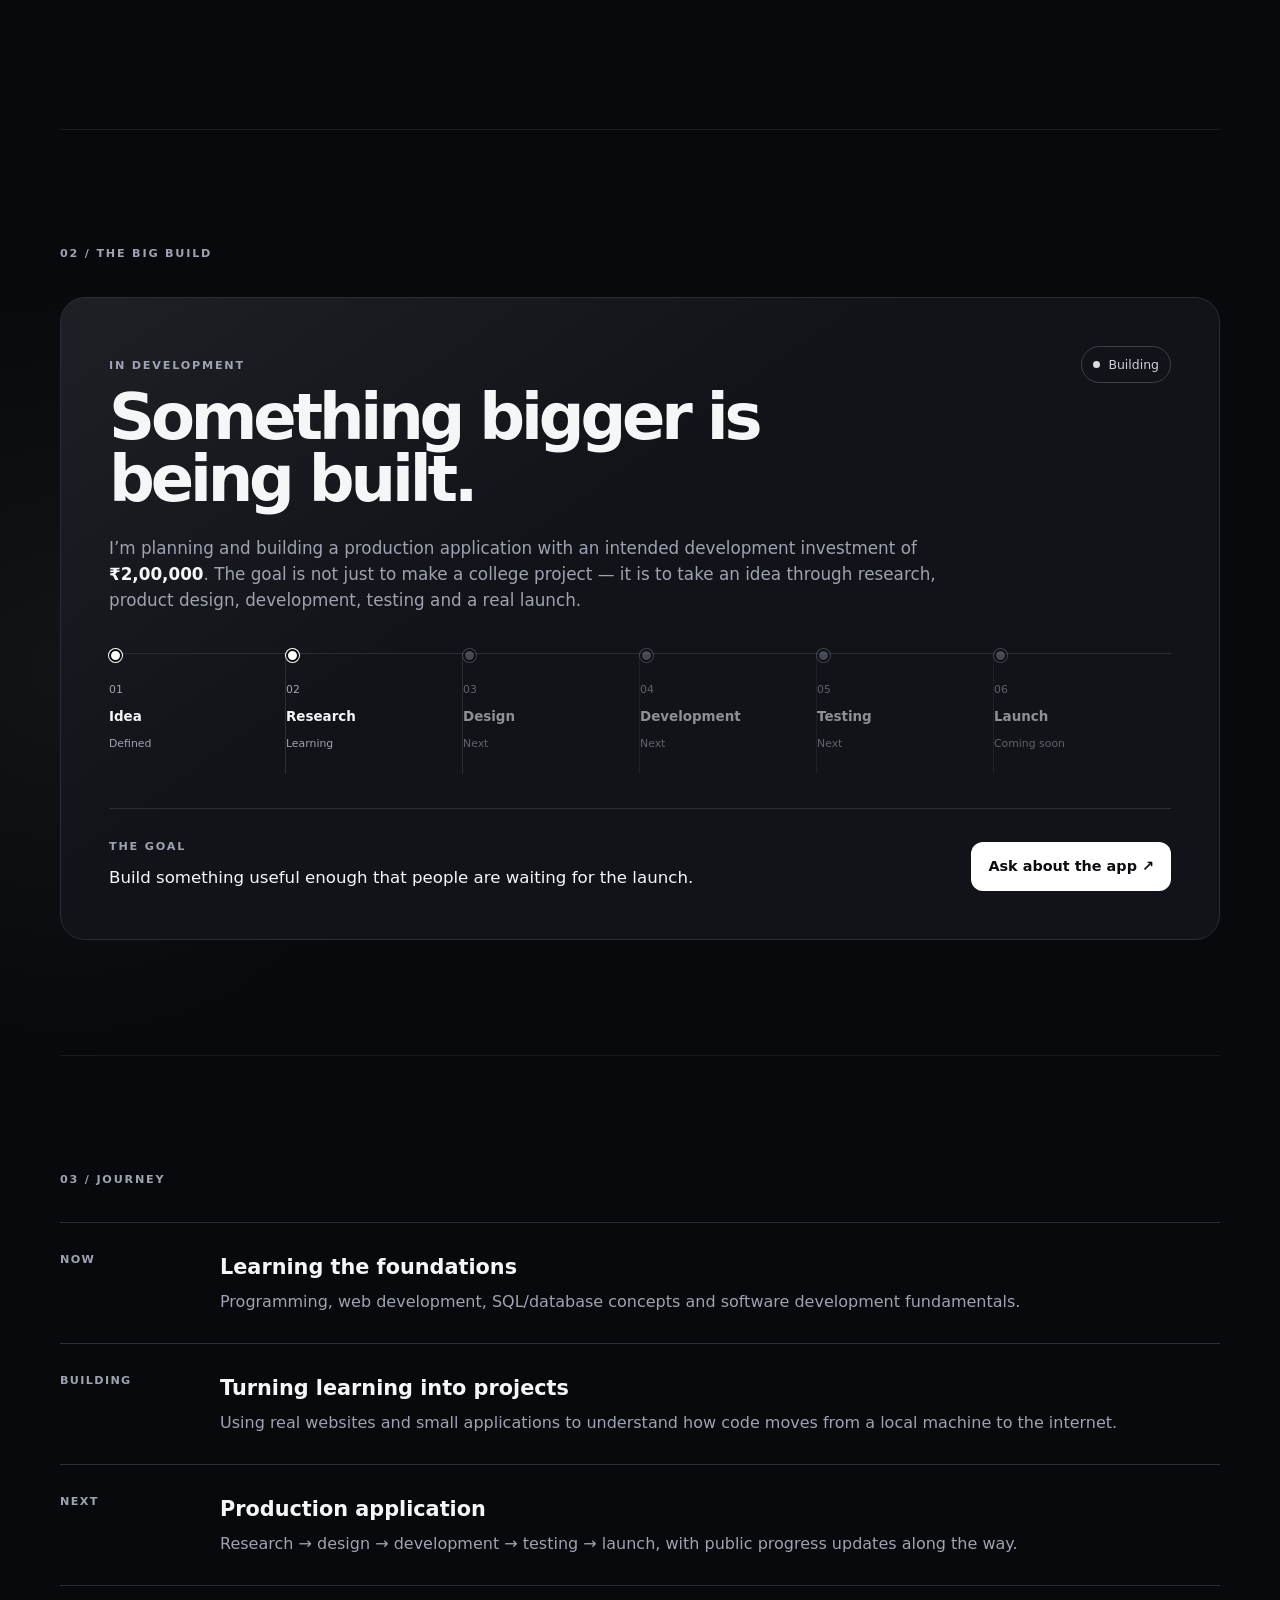
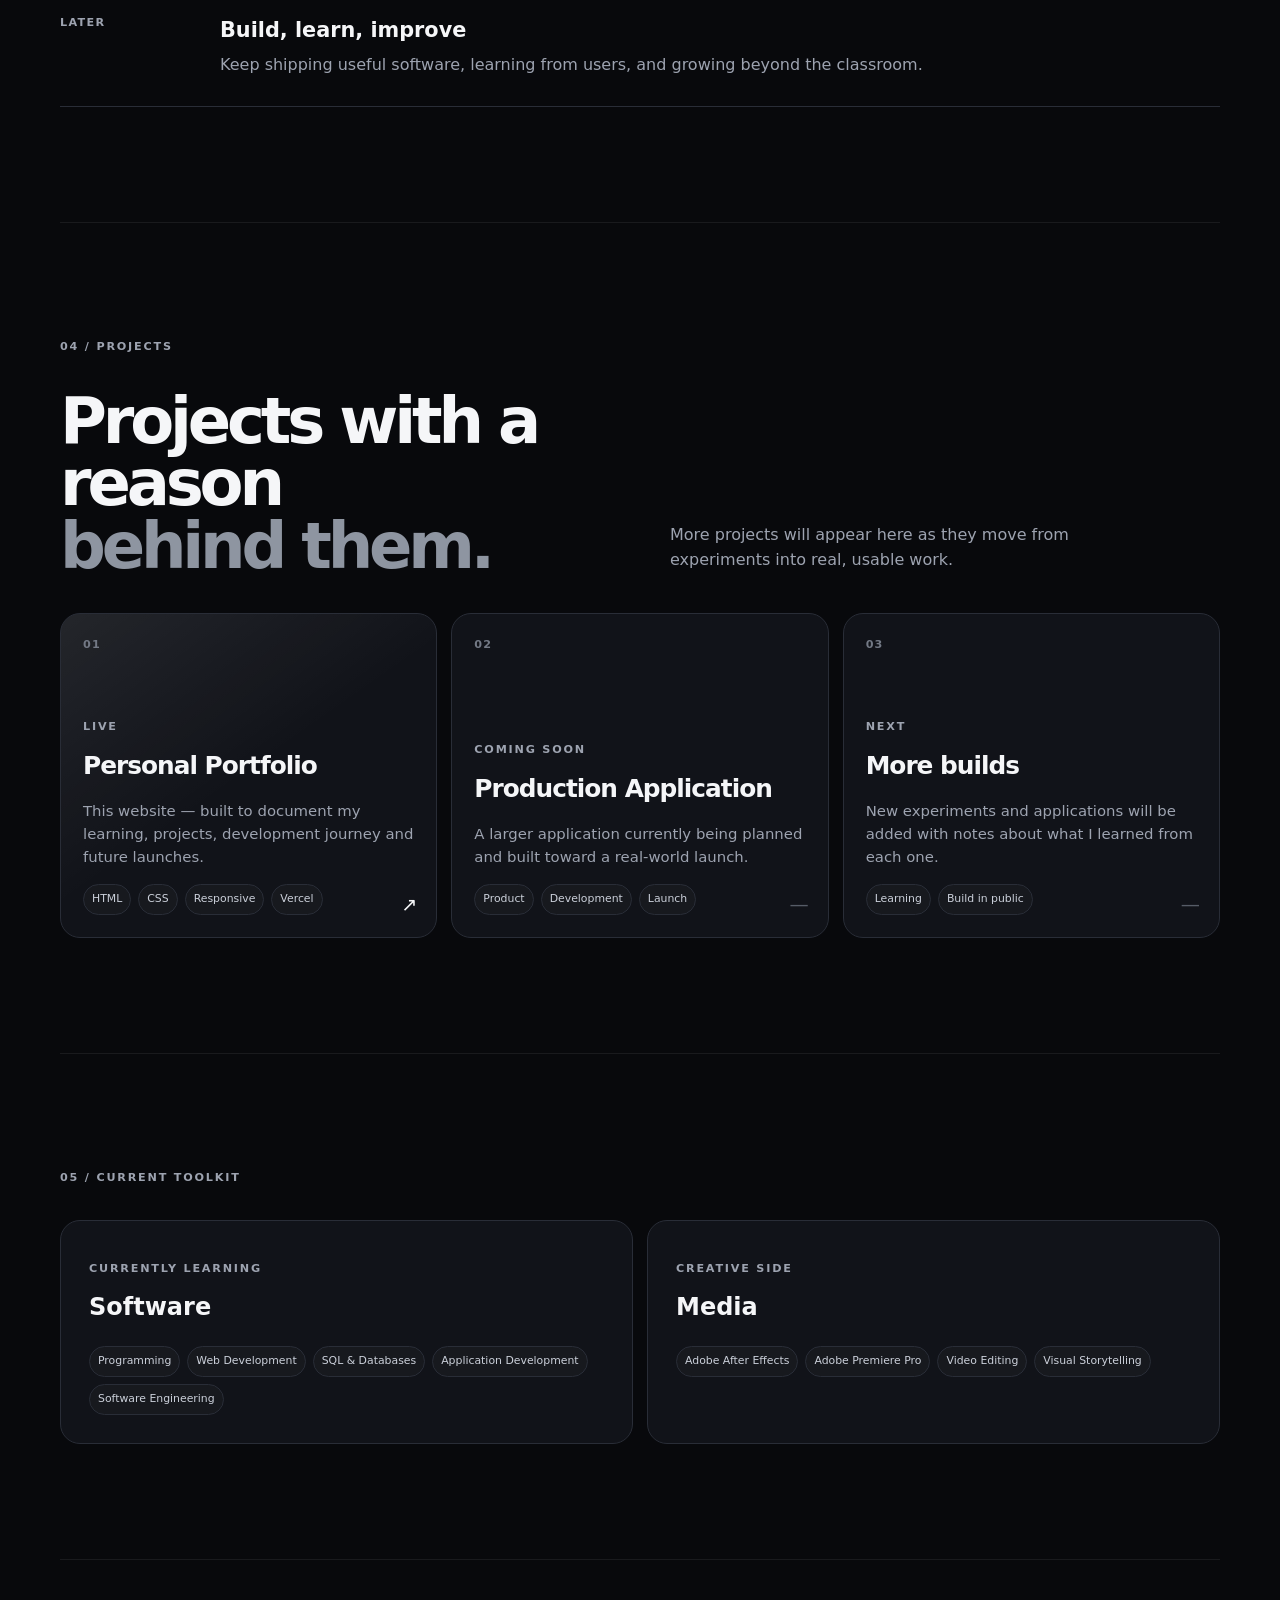
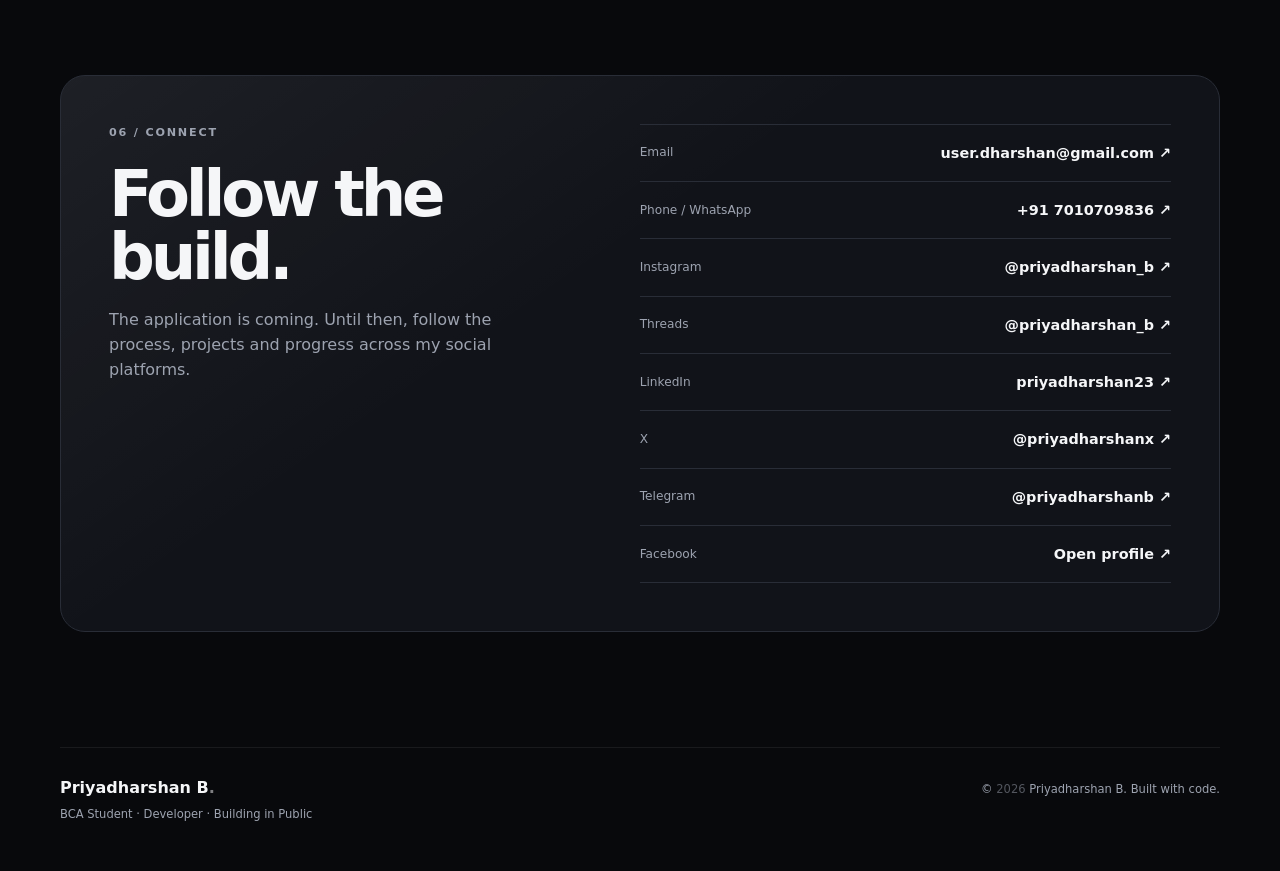
==== commit 0066f83f: "Update index.html" ====
--- a/index.html
+++ b/index.html
@@ -1,42 +1,111 @@
 <!DOCTYPE html>
 <html lang="en">
+
 <head>
   <meta charset="UTF-8">
-  <meta name="viewport" content="width=device-width, initial-scale=1.0">
-
-  <title>Priyadharshan B — BCA Student, Developer & Future App Founder</title>
-
-  <meta name="description" content="Priyadharshan B is a BCA student and developer building software projects, learning application development, and preparing to launch a production application.">
-
-  <meta name="author" content="Priyadharshan B">
-  <meta name="robots" content="index, follow">
-
-  <link rel="canonical" href="https://priyadharshanb.com/">
-
-  <meta property="og:type" content="website">
-  <meta property="og:url" content="https://priyadharshanb.com/">
-  <meta property="og:title" content="Priyadharshan B — Developer & Future App Founder">
-  <meta property="og:description" content="BCA student building in public and working toward a production application launch.">
-  <meta property="og:site_name" content="Priyadharshan B">
-
-  <meta name="twitter:card" content="summary_large_image">
-  <meta name="twitter:title" content="Priyadharshan B — Developer & Future App Founder">
-  <meta name="twitter:description" content="BCA student building software, documenting the journey, and preparing a production application.">
-
-  <link rel="stylesheet" href="style.css">
-
+
+  <meta
+    name="viewport"
+    content="width=device-width, initial-scale=1.0"
+  >
+
+  <title>
+    Priyadharshan B — BCA Student, Developer & Future App Founder
+  </title>
+
+  <meta
+    name="description"
+    content="Priyadharshan B is a BCA student and developer building software projects, learning application development, and preparing to launch a production application."
+  >
+
+  <meta
+    name="author"
+    content="Priyadharshan B"
+  >
+
+  <meta
+    name="robots"
+    content="index, follow"
+  >
+
+  <link
+    rel="canonical"
+    href="https://priyadharshanb.com/"
+  >
+
+  <!-- Open Graph -->
+  <meta
+    property="og:type"
+    content="website"
+  >
+
+  <meta
+    property="og:url"
+    content="https://priyadharshanb.com/"
+  >
+
+  <meta
+    property="og:title"
+    content="Priyadharshan B — Developer & Future App Founder"
+  >
+
+  <meta
+    property="og:description"
+    content="BCA student building in public and working toward a production application launch."
+  >
+
+  <meta
+    property="og:site_name"
+    content="Priyadharshan B"
+  >
+
+  <meta
+    property="og:image"
+    content="https://priyadharshanb.com/profile.JPG"
+  >
+
+  <!-- Twitter -->
+  <meta
+    name="twitter:card"
+    content="summary_large_image"
+  >
+
+  <meta
+    name="twitter:title"
+    content="Priyadharshan B — Developer & Future App Founder"
+  >
+
+  <meta
+    name="twitter:description"
+    content="BCA student building software, documenting the journey, and preparing a production application."
+  >
+
+  <meta
+    name="twitter:image"
+    content="https://priyadharshanb.com/profile.JPG"
+  >
+
+  <!-- Main stylesheet -->
+  <link
+    rel="stylesheet"
+    href="style.css"
+  >
+
+  <!-- Person structured data -->
   <script type="application/ld+json">
   {
     "@context": "https://schema.org",
     "@type": "Person",
     "name": "Priyadharshan B",
     "url": "https://priyadharshanb.com/",
+    "image": "https://priyadharshanb.com/profile.JPG",
     "jobTitle": "BCA Student & Developer",
     "description": "BCA student learning software development and building toward a production application launch.",
     "email": "mailto:user.dharshan@gmail.com",
     "telephone": "+91 7010709836",
     "sameAs": [
       "https://www.instagram.com/priyadharshan_b/",
+      "https://www.threads.net/@priyadharshan_b",
       "https://www.linkedin.com/in/priyadharshan23",
       "https://x.com/priyadharshanx",
       "https://t.me/priyadharshanb",
@@ -46,36 +115,93 @@
   </script>
 </head>
 
+
 <body>
-  <div class="site-noise" aria-hidden="true"></div>
+
+  <!-- Background effect -->
+  <div
+    class="site-noise"
+    aria-hidden="true"
+  ></div>
+
+
+  <!-- =========================
+       NAVIGATION
+  ========================== -->
 
   <header class="nav-wrap">
-    <nav class="nav shell" aria-label="Primary navigation">
-      <a href="#top" class="logo">PB<span>.</span></a>
+
+    <nav
+      class="nav shell"
+      aria-label="Primary navigation"
+    >
+
+      <a
+        href="#top"
+        class="logo"
+      >
+        PB<span>.</span>
+      </a>
+
 
       <div class="nav-links">
-        <a href="#about">About</a>
-        <a href="#build">Building</a>
-        <a href="#projects">Projects</a>
-        <a href="#journey">Journey</a>
-        <a href="#contact">Contact</a>
-      </div>
-
-      <a class="nav-cta" href="mailto:user.dharshan@gmail.com?subject=Hello%20Priyadharshan">
+
+        <a href="#about">
+          About
+        </a>
+
+        <a href="#build">
+          Building
+        </a>
+
+        <a href="#projects">
+          Projects
+        </a>
+
+        <a href="#journey">
+          Journey
+        </a>
+
+        <a href="#contact">
+          Contact
+        </a>
+
+      </div>
+
+
+      <a
+        class="nav-cta"
+        href="mailto:user.dharshan@gmail.com?subject=Hello%20Priyadharshan"
+      >
         Say hello ↗
       </a>
+
     </nav>
+
   </header>
 
+
+
+  <!-- =========================
+       MAIN CONTENT
+  ========================== -->
+
   <main id="top">
 
+
+    <!-- =========================
+         HERO SECTION
+    ========================== -->
+
     <section class="hero shell">
 
+      <!-- Hero text -->
       <div class="hero-copy">
 
         <p class="eyebrow">
           BCA STUDENT · DEVELOPER · BUILDING IN PUBLIC
         </p>
+
 
         <h1>
           I’m learning to build software from
@@ -83,50 +209,92 @@
           to production.
         </h1>
 
+
         <p class="hero-text">
           I’m Priyadharshan B, a BCA student building my skills through real projects,
           documenting the journey, and working toward my first production application.
         </p>
 
+
+        <!-- Hero buttons -->
         <div class="hero-actions">
-          <a class="button button-solid" href="#build">
+
+          <a
+            class="button button-solid"
+            href="#build"
+          >
             See what I’m building
           </a>
 
-          <a class="button button-ghost" href="#contact">
+
+          <a
+            class="button button-ghost"
+            href="#contact"
+          >
             Connect with me
           </a>
+
         </div>
 
+
+        <!-- Hero statistics -->
         <div class="hero-proof">
+
           <div>
             <strong>01</strong>
-            <span>BCA<br>journey</span>
-          </div>
+            <span>
+              BCA<br>
+              journey
+            </span>
+          </div>
+
 
           <div>
             <strong>₹2L</strong>
-            <span>production<br>build target</span>
-          </div>
+            <span>
+              production<br>
+              build target
+            </span>
+          </div>
+
 
           <div>
             <strong>2026</strong>
-            <span>building<br>in public</span>
-          </div>
+            <span>
+              building<br>
+              in public
+            </span>
+          </div>
+
         </div>
 
       </div>
 
 
+
+      <!-- =========================
+           PORTRAIT
+      ========================== -->
+
       <div class="portrait-card">
 
         <div class="portrait-frame">
+
+          <!--
+            Correct image:
+            https://priyadharshanb.com/profile.JPG
+          -->
 
           <img
             class="portrait-photo"
-            src="https://kommodo.ai/i/jWtVonVcIGeoB6KfLiRJ"
+            src="https://priyadharshanb.com/profile.JPG"
             alt="Priyadharshan B"
+            width="1000"
+            height="667"
+            loading="eager"
+            fetchpriority="high"
           >
+
 
           <div class="portrait-tag">
             PRIYADHARSHAN B
@@ -139,20 +307,32 @@
     </section>
 
 
-    <section class="section shell" id="about">
+
+    <!-- =========================
+         ABOUT
+    ========================== -->
+
+    <section
+      class="section shell"
+      id="about"
+    >
 
       <div class="section-kicker">
         01 / ABOUT
       </div>
 
+
       <div class="section-grid">
 
         <div>
+
           <h2>
             Not building a résumé.<br>
             <span>Building a track record.</span>
           </h2>
+
         </div>
+
 
         <div>
 
@@ -162,12 +342,14 @@
             turning each project into something real.
           </p>
 
+
           <p>
             I’m exploring programming, web development, databases and application
             development while keeping a creative side through video editing with
             Adobe After Effects and Premiere Pro.
           </p>
 
+
           <p>
             This website is my public workspace: a place to show what I have built,
             what I am learning, and what I am preparing to launch next.
@@ -180,13 +362,23 @@
     </section>
 
 
-    <section class="section shell feature-section" id="build">
+
+    <!-- =========================
+         BIG BUILD
+    ========================== -->
+
+    <section
+      class="section shell feature-section"
+      id="build"
+    >
 
       <div class="section-kicker">
         02 / THE BIG BUILD
       </div>
 
+
       <div class="launch-card">
+
 
         <div class="launch-top">
 
@@ -196,18 +388,24 @@
               IN DEVELOPMENT
             </p>
 
+
             <h2>
               Something bigger is being built.
             </h2>
 
           </div>
 
+
           <div class="status-pill">
+
             <span></span>
+
             Building
+
           </div>
 
         </div>
+
 
 
         <p class="launch-copy">
@@ -218,58 +416,125 @@
         </p>
 
 
+
+        <!-- Roadmap -->
         <div class="roadmap">
 
+
           <div class="step done">
+
             <span>01</span>
-            <strong>Idea</strong>
-            <small>Defined</small>
-          </div>
+
+            <strong>
+              Idea
+            </strong>
+
+            <small>
+              Defined
+            </small>
+
+          </div>
+
+
 
           <div class="step current">
+
             <span>02</span>
-            <strong>Research</strong>
-            <small>Learning</small>
-          </div>
+
+            <strong>
+              Research
+            </strong>
+
+            <small>
+              Learning
+            </small>
+
+          </div>
+
+
 
           <div class="step">
+
             <span>03</span>
-            <strong>Design</strong>
-            <small>Next</small>
-          </div>
+
+            <strong>
+              Design
+            </strong>
+
+            <small>
+              Next
+            </small>
+
+          </div>
+
+
 
           <div class="step">
+
             <span>04</span>
-            <strong>Development</strong>
-            <small>Next</small>
-          </div>
+
+            <strong>
+              Development
+            </strong>
+
+            <small>
+              Next
+            </small>
+
+          </div>
+
+
 
           <div class="step">
+
             <span>05</span>
-            <strong>Testing</strong>
-            <small>Next</small>
-          </div>
+
+            <strong>
+              Testing
+            </strong>
+
+            <small>
+              Next
+            </small>
+
+          </div>
+
+
 
           <div class="step">
+
             <span>06</span>
-            <strong>Launch</strong>
-            <small>Coming soon</small>
+
+            <strong>
+              Launch
+            </strong>
+
+            <small>
+              Coming soon
+            </small>
+
           </div>
 
         </div>
 
 
+
+        <!-- Launch bottom -->
         <div class="launch-bottom">
 
           <div>
+
             <span class="mini-label">
               THE GOAL
             </span>
+
 
             <p>
               Build something useful enough that people are waiting for the launch.
             </p>
-          </div>
+
+          </div>
+
 
           <a
             class="button button-solid"
@@ -285,13 +550,23 @@
     </section>
 
 
-    <section class="section shell" id="journey">
+
+    <!-- =========================
+         JOURNEY
+    ========================== -->
+
+    <section
+      class="section shell"
+      id="journey"
+    >
 
       <div class="section-kicker">
         03 / JOURNEY
       </div>
 
+
       <div class="timeline">
+
 
         <article class="timeline-item">
 
@@ -299,17 +574,22 @@
             NOW
           </span>
 
+
           <div>
+
             <h3>
               Learning the foundations
             </h3>
 
+
             <p>
               Programming, web development, SQL/database concepts and software development fundamentals.
             </p>
+
           </div>
 
         </article>
+
 
 
         <article class="timeline-item">
@@ -318,17 +598,22 @@
             BUILDING
           </span>
 
+
           <div>
+
             <h3>
               Turning learning into projects
             </h3>
 
+
             <p>
               Using real websites and small applications to understand how code moves from a local machine to the internet.
             </p>
+
           </div>
 
         </article>
+
 
 
         <article class="timeline-item">
@@ -337,17 +622,22 @@
             NEXT
           </span>
 
+
           <div>
+
             <h3>
               Production application
             </h3>
 
+
             <p>
               Research → design → development → testing → launch, with public progress updates along the way.
             </p>
+
           </div>
 
         </article>
+
 
 
         <article class="timeline-item">
@@ -356,37 +646,54 @@
             LATER
           </span>
 
+
           <div>
+
             <h3>
               Build, learn, improve
             </h3>
 
+
             <p>
               Keep shipping useful software, learning from users, and growing beyond the classroom.
             </p>
+
           </div>
 
         </article>
 
+
       </div>
 
     </section>
 
 
-    <section class="section shell" id="projects">
+
+    <!-- =========================
+         PROJECTS
+    ========================== -->
+
+    <section
+      class="section shell"
+      id="projects"
+    >
 
       <div class="section-kicker">
         04 / PROJECTS
       </div>
 
+
       <div class="projects-heading">
 
         <div>
+
           <h2>
             Projects with a reason<br>
             <span>behind them.</span>
           </h2>
+
         </div>
+
 
         <p>
           More projects will appear here as they move from experiments into real, usable work.
@@ -395,13 +702,17 @@
       </div>
 
 
+
       <div class="project-grid">
 
+
+        <!-- Project 01 -->
         <article class="project-card featured-project">
 
           <div class="project-number">
             01
           </div>
+
 
           <div class="project-content">
 
@@ -409,22 +720,39 @@
               LIVE
             </p>
 
+
             <h3>
               Personal Portfolio
             </h3>
 
+
             <p>
               This website — built to document my learning, projects, development journey and future launches.
             </p>
 
+
             <div class="tags">
-              <span>HTML</span>
-              <span>CSS</span>
-              <span>Responsive</span>
-              <span>Vercel</span>
+
+              <span>
+                HTML
+              </span>
+
+              <span>
+                CSS
+              </span>
+
+              <span>
+                Responsive
+              </span>
+
+              <span>
+                Vercel
+              </span>
+
             </div>
 
           </div>
+
 
           <a
             href="#top"
@@ -437,11 +765,14 @@
         </article>
 
 
+
+        <!-- Project 02 -->
         <article class="project-card">
 
           <div class="project-number">
             02
           </div>
+
 
           <div class="project-content">
 
@@ -449,21 +780,35 @@
               COMING SOON
             </p>
 
+
             <h3>
               Production Application
             </h3>
 
+
             <p>
               A larger application currently being planned and built toward a real-world launch.
             </p>
 
+
             <div class="tags">
-              <span>Product</span>
-              <span>Development</span>
-              <span>Launch</span>
+
+              <span>
+                Product
+              </span>
+
+              <span>
+                Development
+              </span>
+
+              <span>
+                Launch
+              </span>
+
             </div>
 
           </div>
+
 
           <span class="project-link muted-link">
             —
@@ -472,11 +817,14 @@
         </article>
 
 
+
+        <!-- Project 03 -->
         <article class="project-card">
 
           <div class="project-number">
             03
           </div>
+
 
           <div class="project-content">
 
@@ -484,20 +832,31 @@
               NEXT
             </p>
 
+
             <h3>
               More builds
             </h3>
 
+
             <p>
               New experiments and applications will be added with notes about what I learned from each one.
             </p>
 
+
             <div class="tags">
-              <span>Learning</span>
-              <span>Build in public</span>
+
+              <span>
+                Learning
+              </span>
+
+              <span>
+                Build in public
+              </span>
+
             </div>
 
           </div>
+
 
           <span class="project-link muted-link">
             —
@@ -505,67 +864,123 @@
 
         </article>
 
+
       </div>
 
     </section>
 
 
-    <section class="section shell skills-section">
+
+    <!-- =========================
+         CURRENT TOOLKIT
+    ========================== -->
+
+    <section
+      class="section shell skills-section"
+    >
 
       <div class="section-kicker">
         05 / CURRENT TOOLKIT
       </div>
 
+
       <div class="skills-grid">
 
+
+        <!-- Software -->
         <div class="skill-block">
 
           <p class="mini-label">
             CURRENTLY LEARNING
           </p>
 
+
           <h3>
             Software
           </h3>
 
+
           <div class="skill-list">
-            <span>Programming</span>
-            <span>Web Development</span>
-            <span>SQL & Databases</span>
-            <span>Application Development</span>
-            <span>Software Engineering</span>
+
+            <span>
+              Programming
+            </span>
+
+            <span>
+              Web Development
+            </span>
+
+            <span>
+              SQL &amp; Databases
+            </span>
+
+            <span>
+              Application Development
+            </span>
+
+            <span>
+              Software Engineering
+            </span>
+
           </div>
 
         </div>
 
 
+
+        <!-- Media -->
         <div class="skill-block">
 
           <p class="mini-label">
             CREATIVE SIDE
           </p>
 
+
           <h3>
             Media
           </h3>
 
+
           <div class="skill-list">
-            <span>Adobe After Effects</span>
-            <span>Adobe Premiere Pro</span>
-            <span>Video Editing</span>
-            <span>Visual Storytelling</span>
+
+            <span>
+              Adobe After Effects
+            </span>
+
+            <span>
+              Adobe Premiere Pro
+            </span>
+
+            <span>
+              Video Editing
+            </span>
+
+            <span>
+              Visual Storytelling
+            </span>
+
           </div>
 
         </div>
 
+
       </div>
 
     </section>
 
 
-    <section class="section shell social-section" id="contact">
+
+    <!-- =========================
+         CONTACT
+    ========================== -->
+
+    <section
+      class="section shell social-section"
+      id="contact"
+    >
 
       <div class="contact-card">
+
 
         <div>
 
@@ -573,9 +988,11 @@
             06 / CONNECT
           </p>
 
+
           <h2>
             Follow the build.
           </h2>
+
 
           <p>
             The application is coming. Until then, follow the process, projects and
@@ -585,98 +1002,213 @@
         </div>
 
 
+
+        <!-- Contact links -->
         <div class="contact-links">
 
+
+          <!-- Email -->
           <a href="mailto:user.dharshan@gmail.com">
-            <span>Email</span>
-            <strong>user.dharshan@gmail.com ↗</strong>
+
+            <span>
+              Email
+            </span>
+
+            <strong>
+              user.dharshan@gmail.com ↗
+            </strong>
+
           </a>
 
+
+
+          <!-- Phone -->
           <a href="tel:+917010709836">
-            <span>Phone / WhatsApp</span>
-            <strong>+91 7010709836 ↗</strong>
+
+            <span>
+              Phone / WhatsApp
+            </span>
+
+            <strong>
+              +91 7010709836 ↗
+            </strong>
+
           </a>
 
+
+
+          <!-- Instagram -->
           <a
             href="https://www.instagram.com/priyadharshan_b/"
             target="_blank"
-            rel="noopener"
+            rel="noopener noreferrer"
           >
-            <span>Instagram & Threads</span>
-            <strong>@priyadharshan_b ↗</strong>
+
+            <span>
+              Instagram
+            </span>
+
+            <strong>
+              @priyadharshan_b ↗
+            </strong>
+
           </a>
 
+
+
+          <!-- Threads -->
+          <a
+            href="https://www.threads.net/@priyadharshan_b"
+            target="_blank"
+            rel="noopener noreferrer"
+          >
+
+            <span>
+              Threads
+            </span>
+
+            <strong>
+              @priyadharshan_b ↗
+            </strong>
+
+          </a>
+
+
+
+          <!-- LinkedIn -->
           <a
             href="https://www.linkedin.com/in/priyadharshan23"
             target="_blank"
-            rel="noopener"
+            rel="noopener noreferrer"
           >
-            <span>LinkedIn</span>
-            <strong>priyadharshan23 ↗</strong>
+
+            <span>
+              LinkedIn
+            </span>
+
+            <strong>
+              priyadharshan23 ↗
+            </strong>
+
           </a>
 
+
+
+          <!-- X -->
           <a
             href="https://x.com/priyadharshanx"
             target="_blank"
-            rel="noopener"
+            rel="noopener noreferrer"
           >
-            <span>X</span>
-            <strong>@priyadharshanx ↗</strong>
+
+            <span>
+              X
+            </span>
+
+            <strong>
+              @priyadharshanx ↗
+            </strong>
+
           </a>
 
+
+
+          <!-- Telegram -->
           <a
             href="https://t.me/priyadharshanb"
             target="_blank"
-            rel="noopener"
+            rel="noopener noreferrer"
           >
-            <span>Telegram</span>
-            <strong>@priyadharshanb ↗</strong>
+
+            <span>
+              Telegram
+            </span>
+
+            <strong>
+              @priyadharshanb ↗
+            </strong>
+
           </a>
 
+
+
+          <!-- Facebook -->
           <a
             href="https://www.facebook.com/share/1Fh3NsUcLV/"
             target="_blank"
-            rel="noopener"
+            rel="noopener noreferrer"
           >
-            <span>Facebook</span>
-            <strong>Open profile ↗</strong>
+
+            <span>
+              Facebook
+            </span>
+
+            <strong>
+              Open profile ↗
+            </strong>
+
           </a>
 
+
         </div>
 
       </div>
 
     </section>
 
+
   </main>
 
 
+
+  <!-- =========================
+       FOOTER
+  ========================== -->
+
   <footer class="footer shell">
 
+
     <div>
+
       <strong>
         Priyadharshan B<span>.</span>
       </strong>
 
+
       <br>
+
 
       <small>
         BCA Student · Developer · Building in Public
       </small>
+
     </div>
 
+
+
     <div>
+
       <small>
         © <span id="year"></span> Priyadharshan B. Built with code.
       </small>
+
     </div>
 
+
   </footer>
 
 
+
+  <!-- =========================
+       JAVASCRIPT
+  ========================== -->
+
   <script>
-    document.getElementById("year").textContent = new Date().getFullYear();
+    document.getElementById("year").textContent =
+      new Date().getFullYear();
   </script>
 
+
 </body>
+
 </html>
--- a/style.css
+++ b/style.css
@@ -228,11 +228,12 @@
   box-shadow: 0 30px 100px rgba(0,0,0,.4);
 }
 
+/* NEW PHOTO STYLE */
 .portrait-photo {
   width: 100%;
   height: 100%;
+  object-fit: cover;
   display: block;
-  object-fit: cover;
   border-radius: 20px;
 }
 
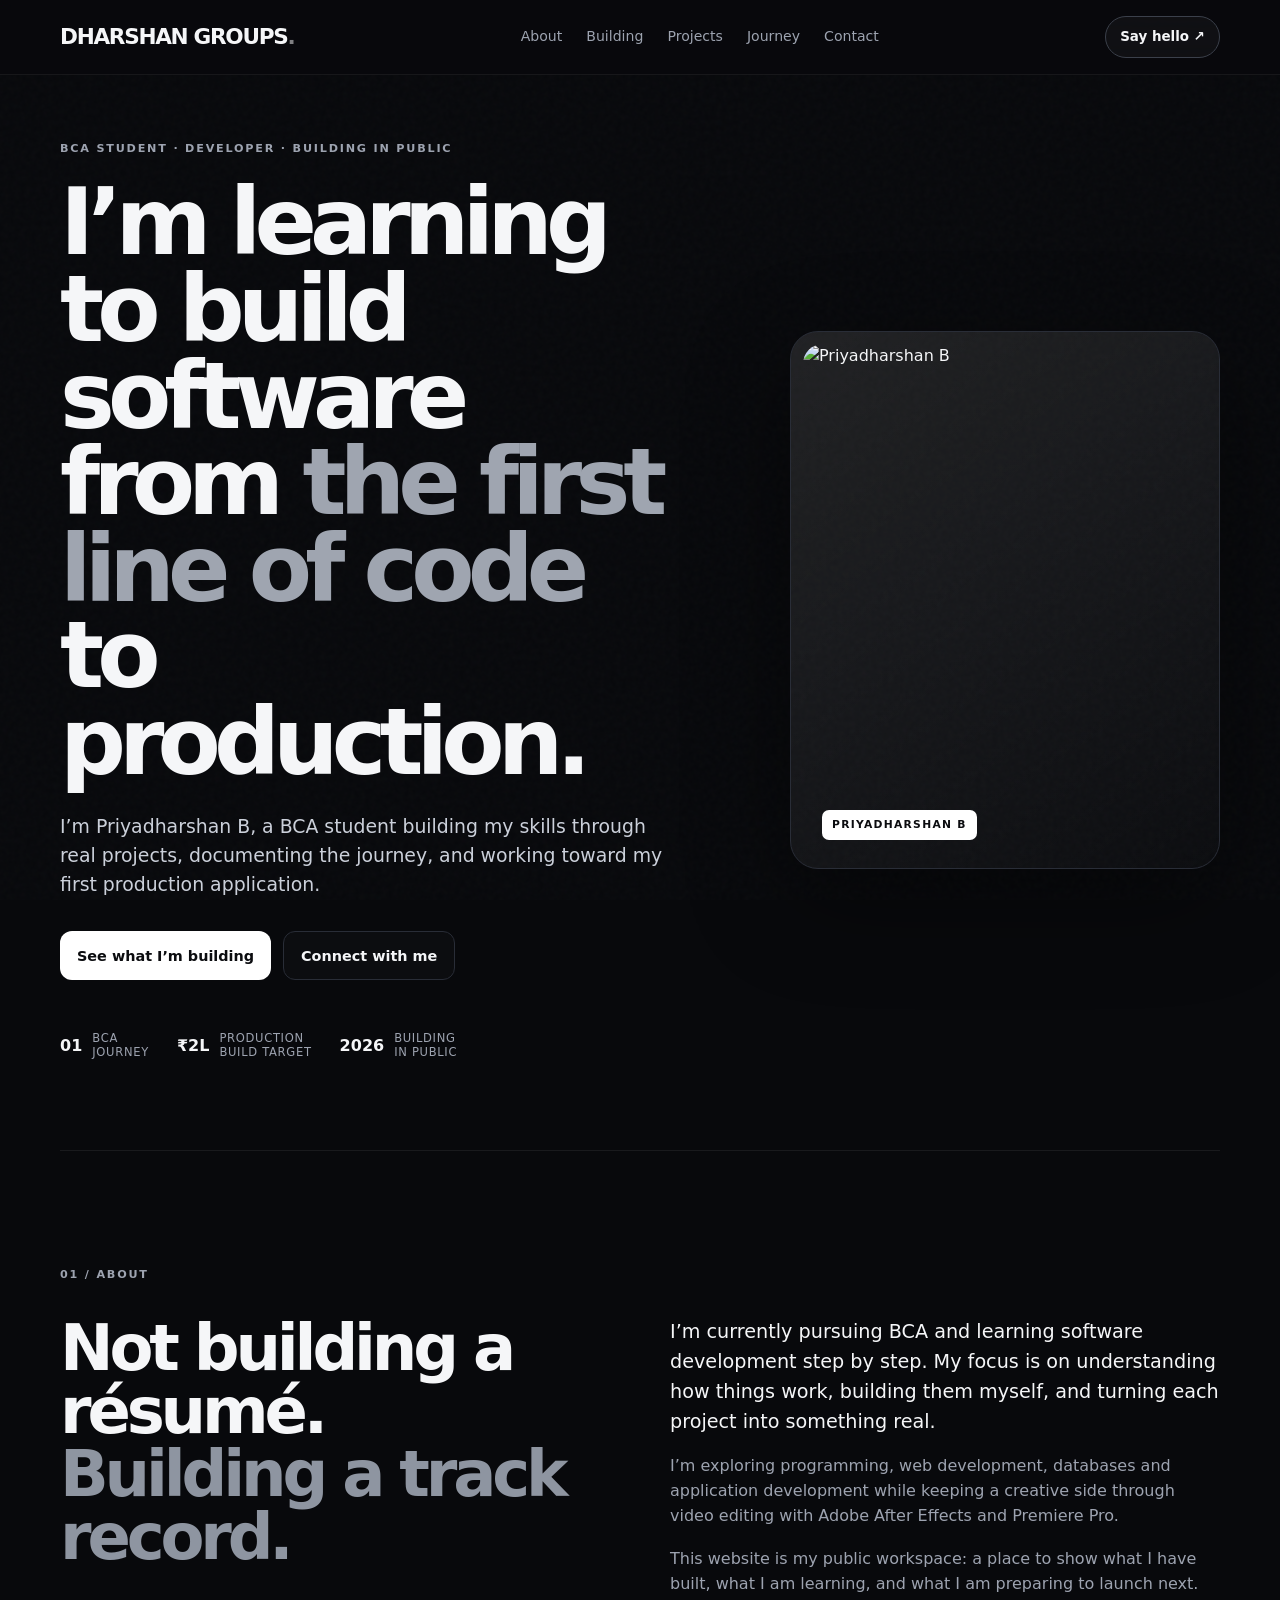
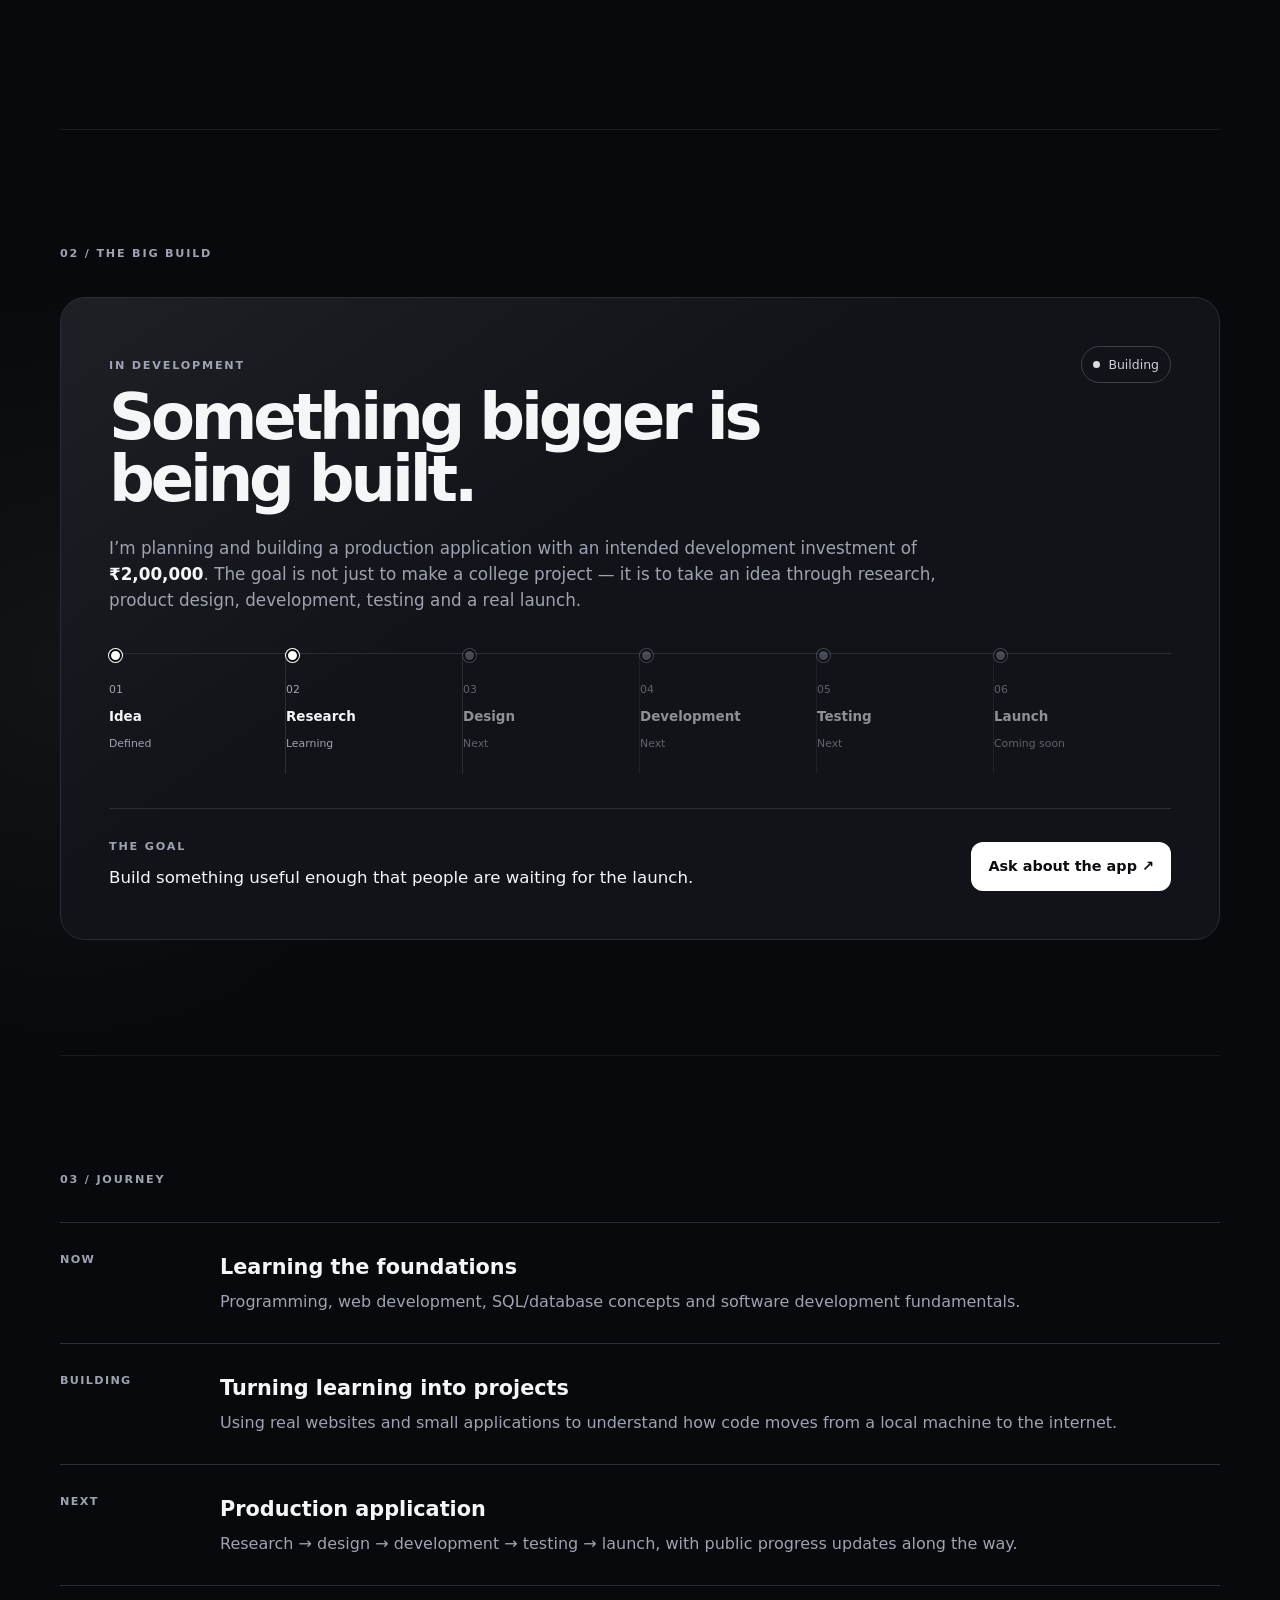
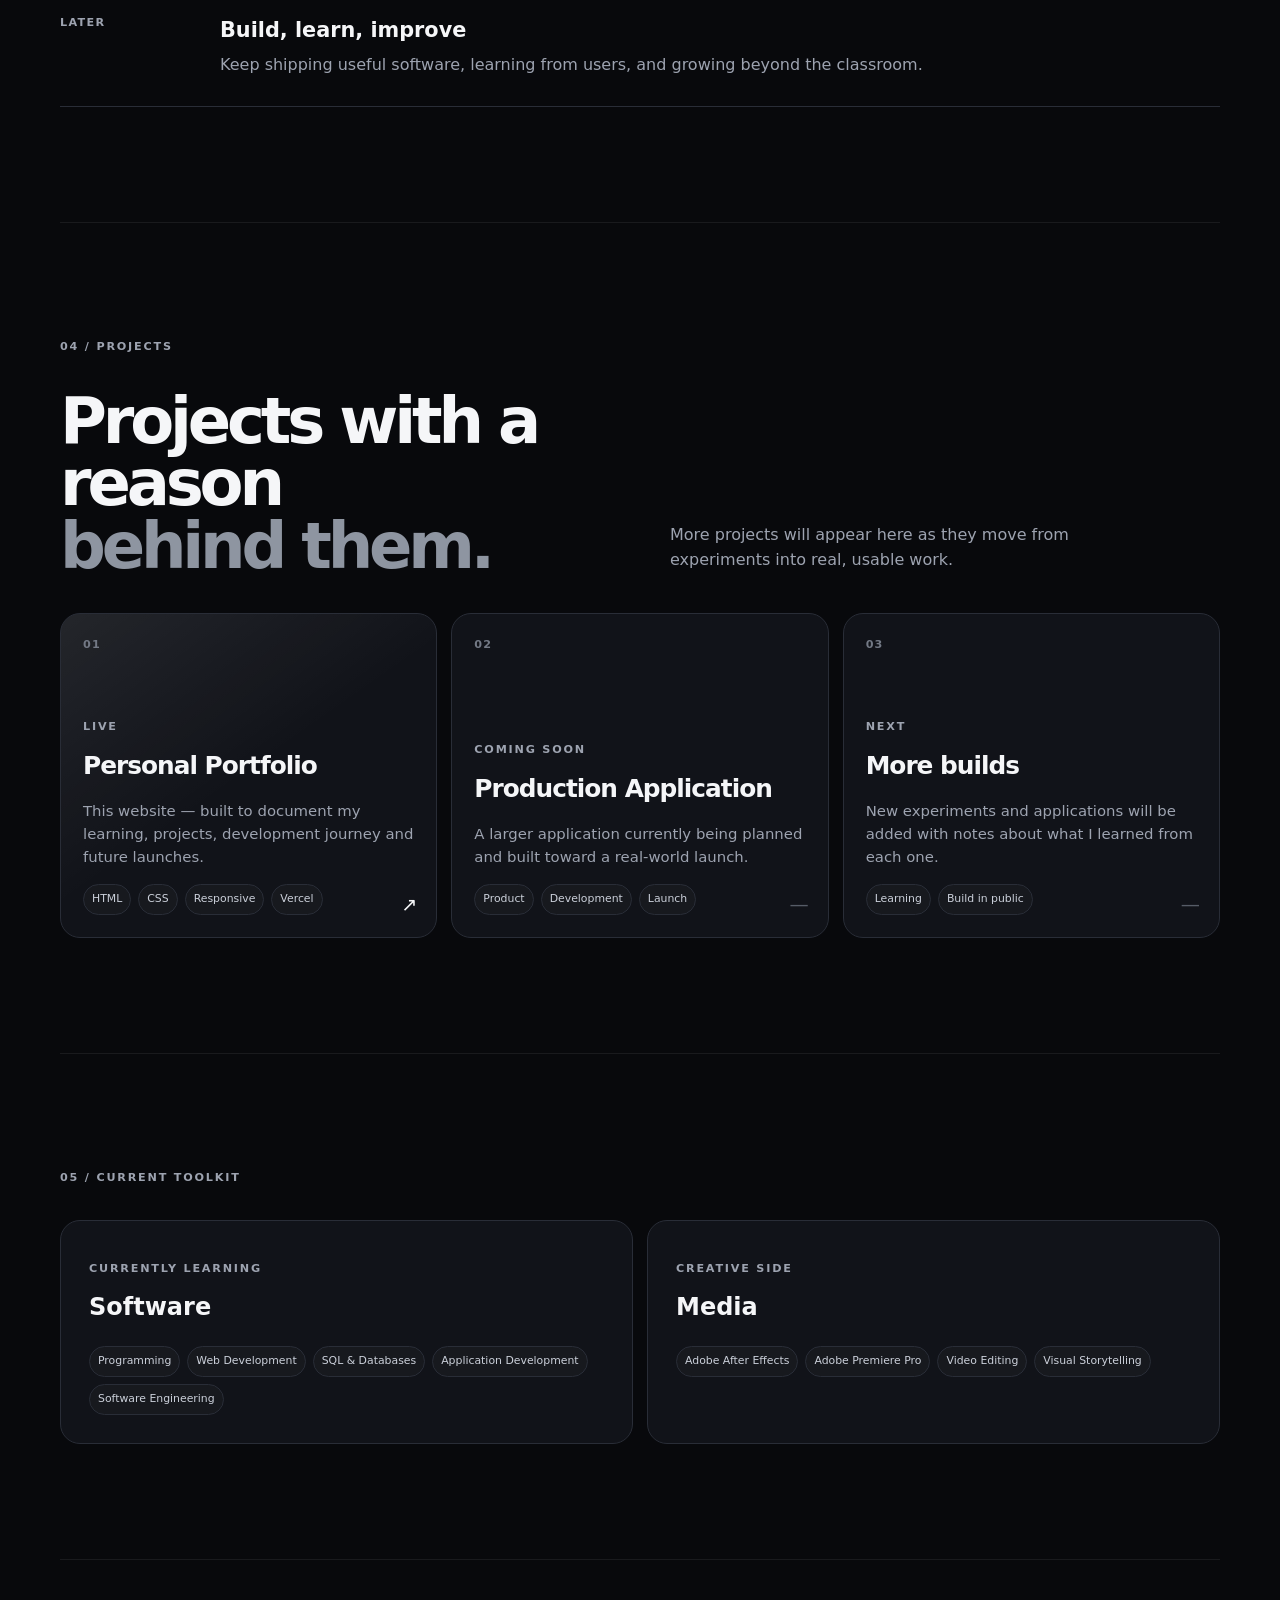
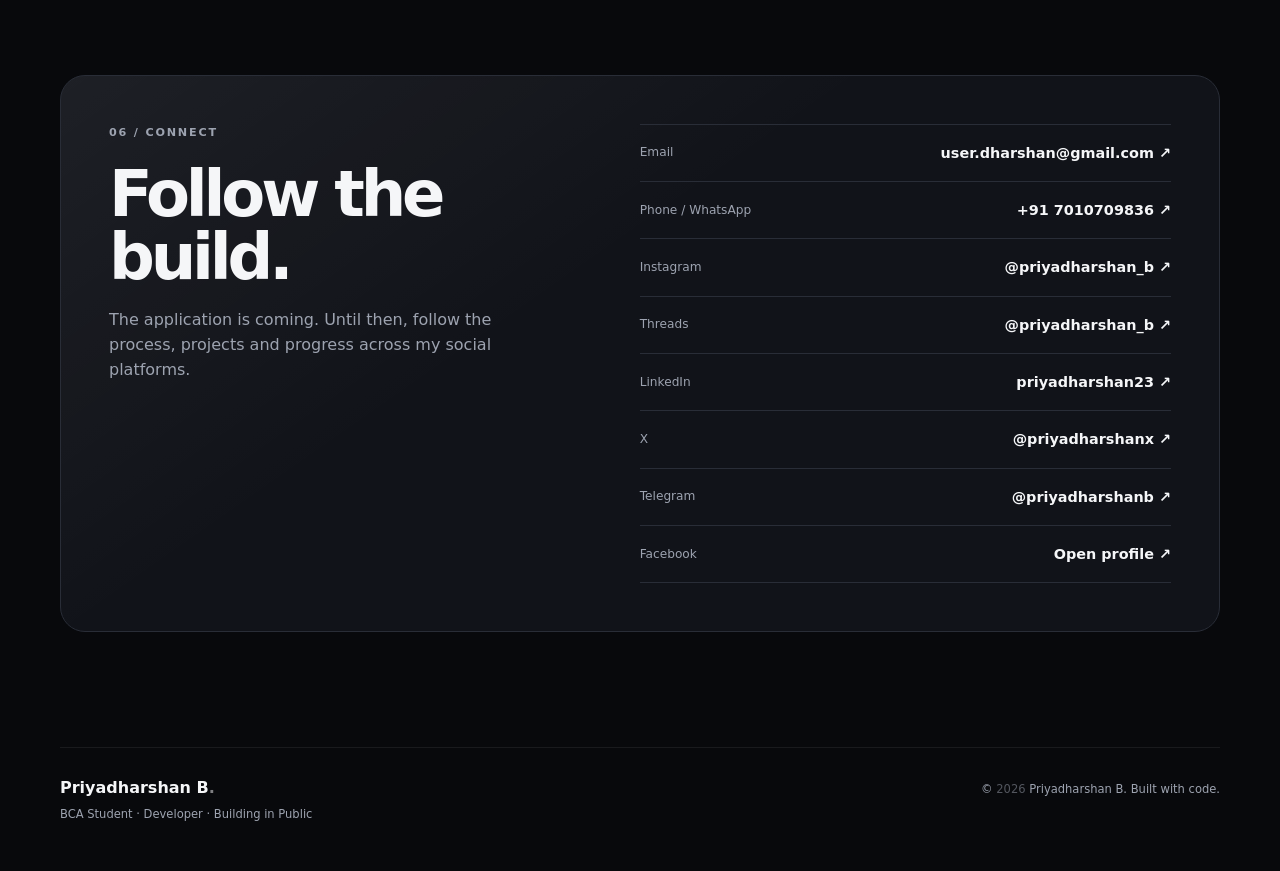
==== commit f9728c4f: "Update index.html" ====
--- a/index.html
+++ b/index.html
@@ -140,7 +140,7 @@
         href="#top"
         class="logo"
       >
-        PB<span>.</span>
+        DHARSHAN GROUPS<span>.</span>
       </a>
 
 
